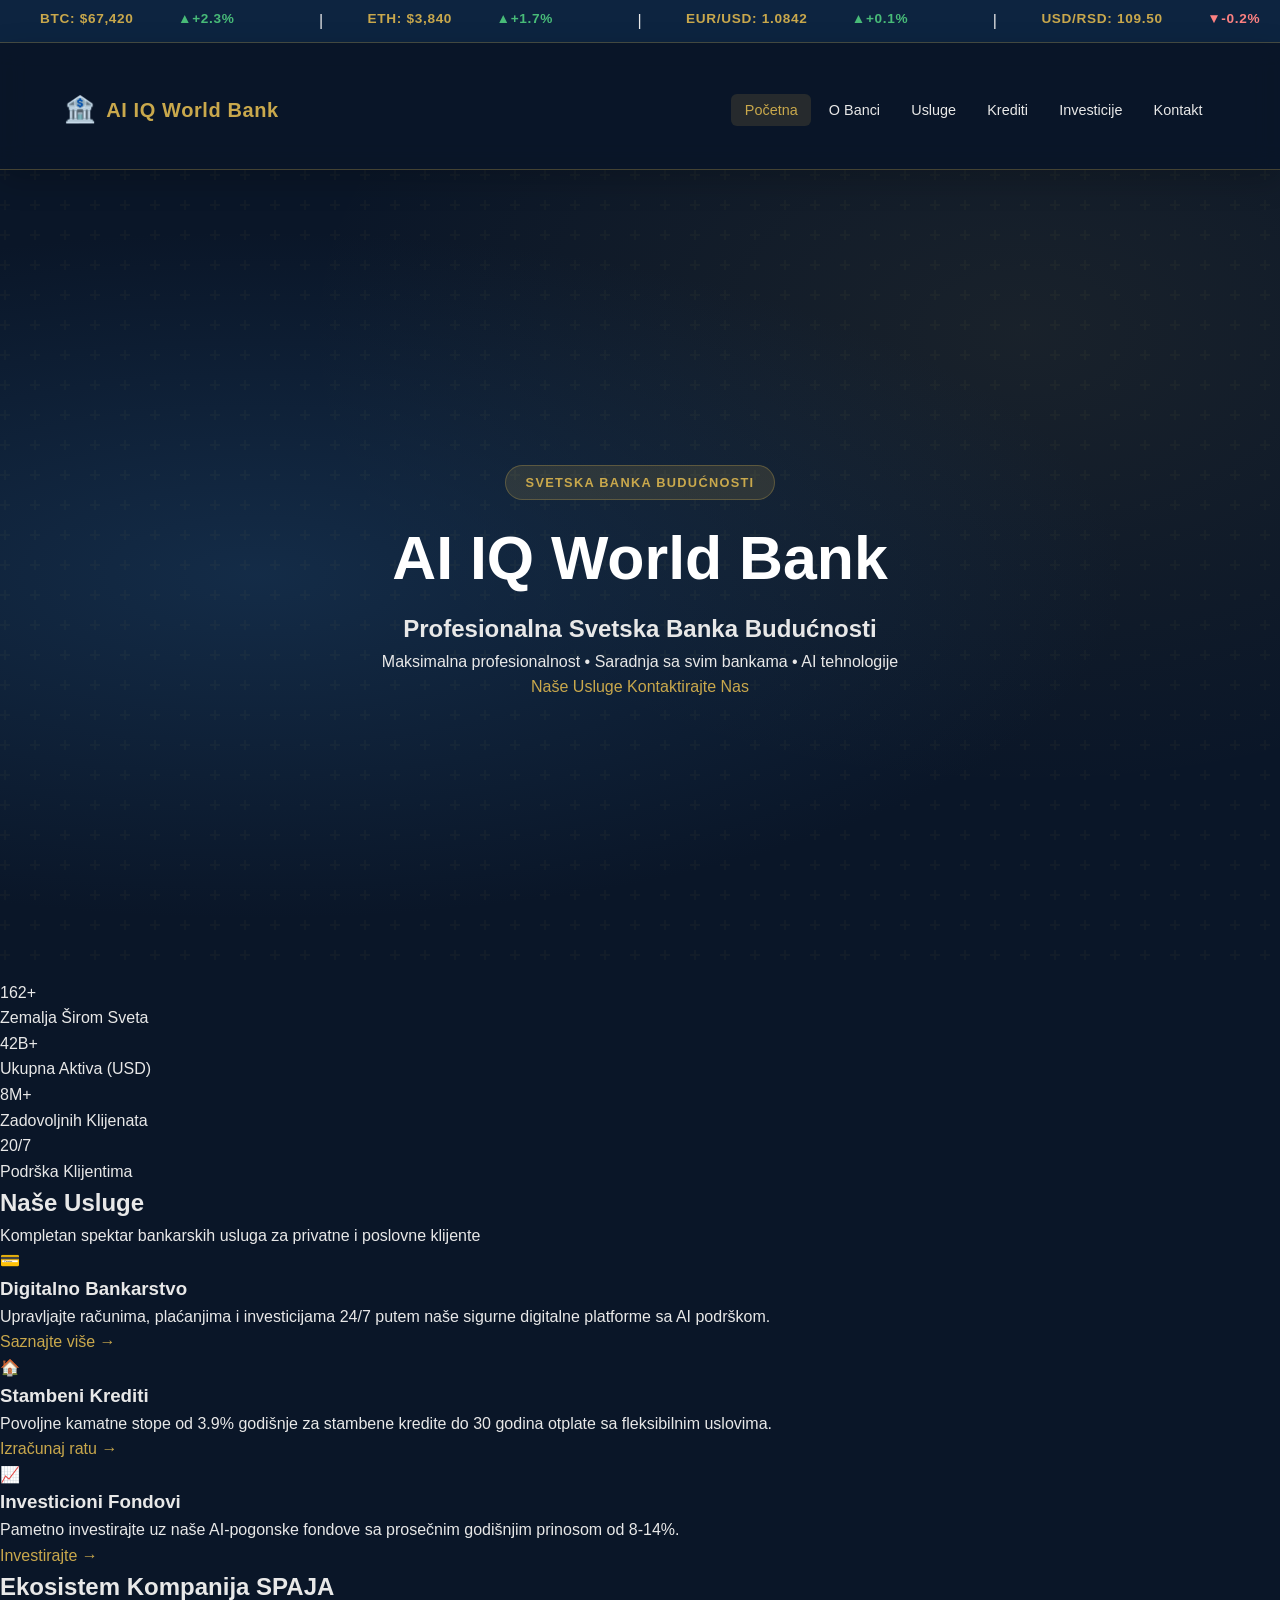
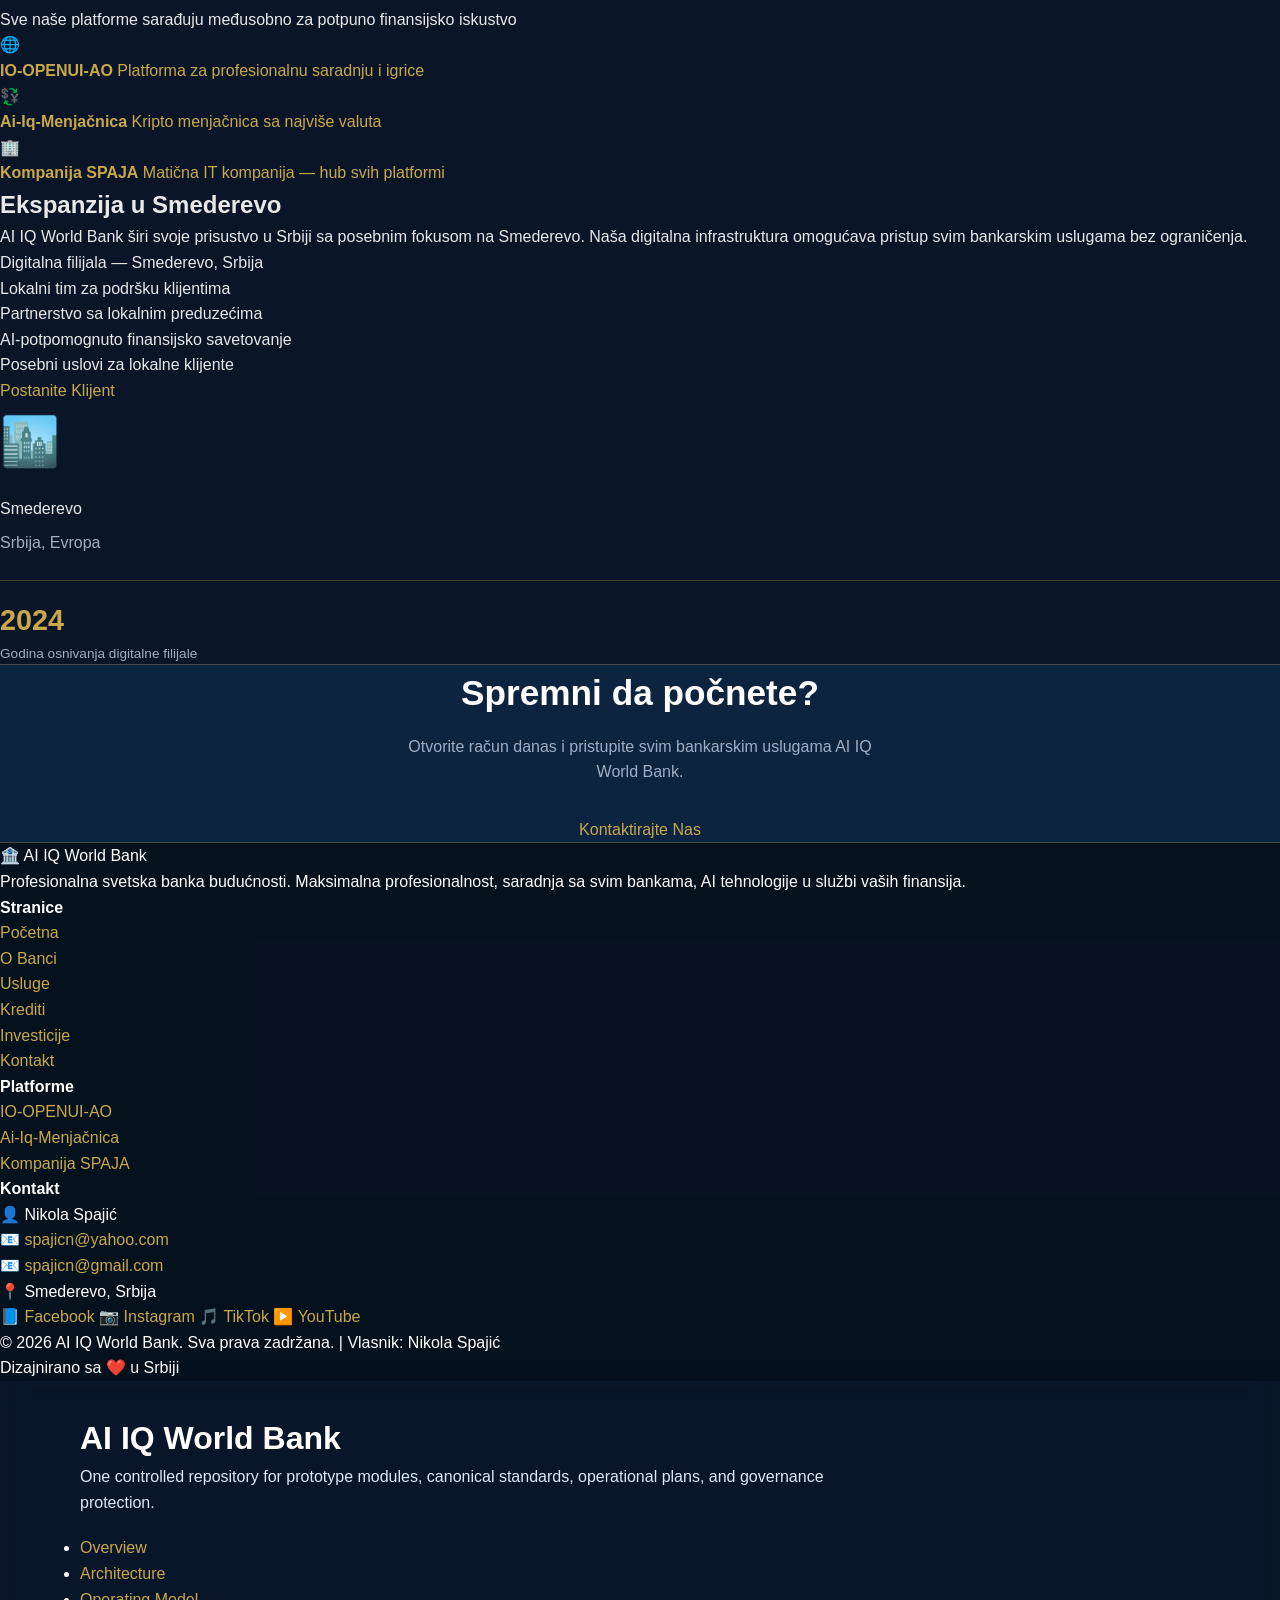
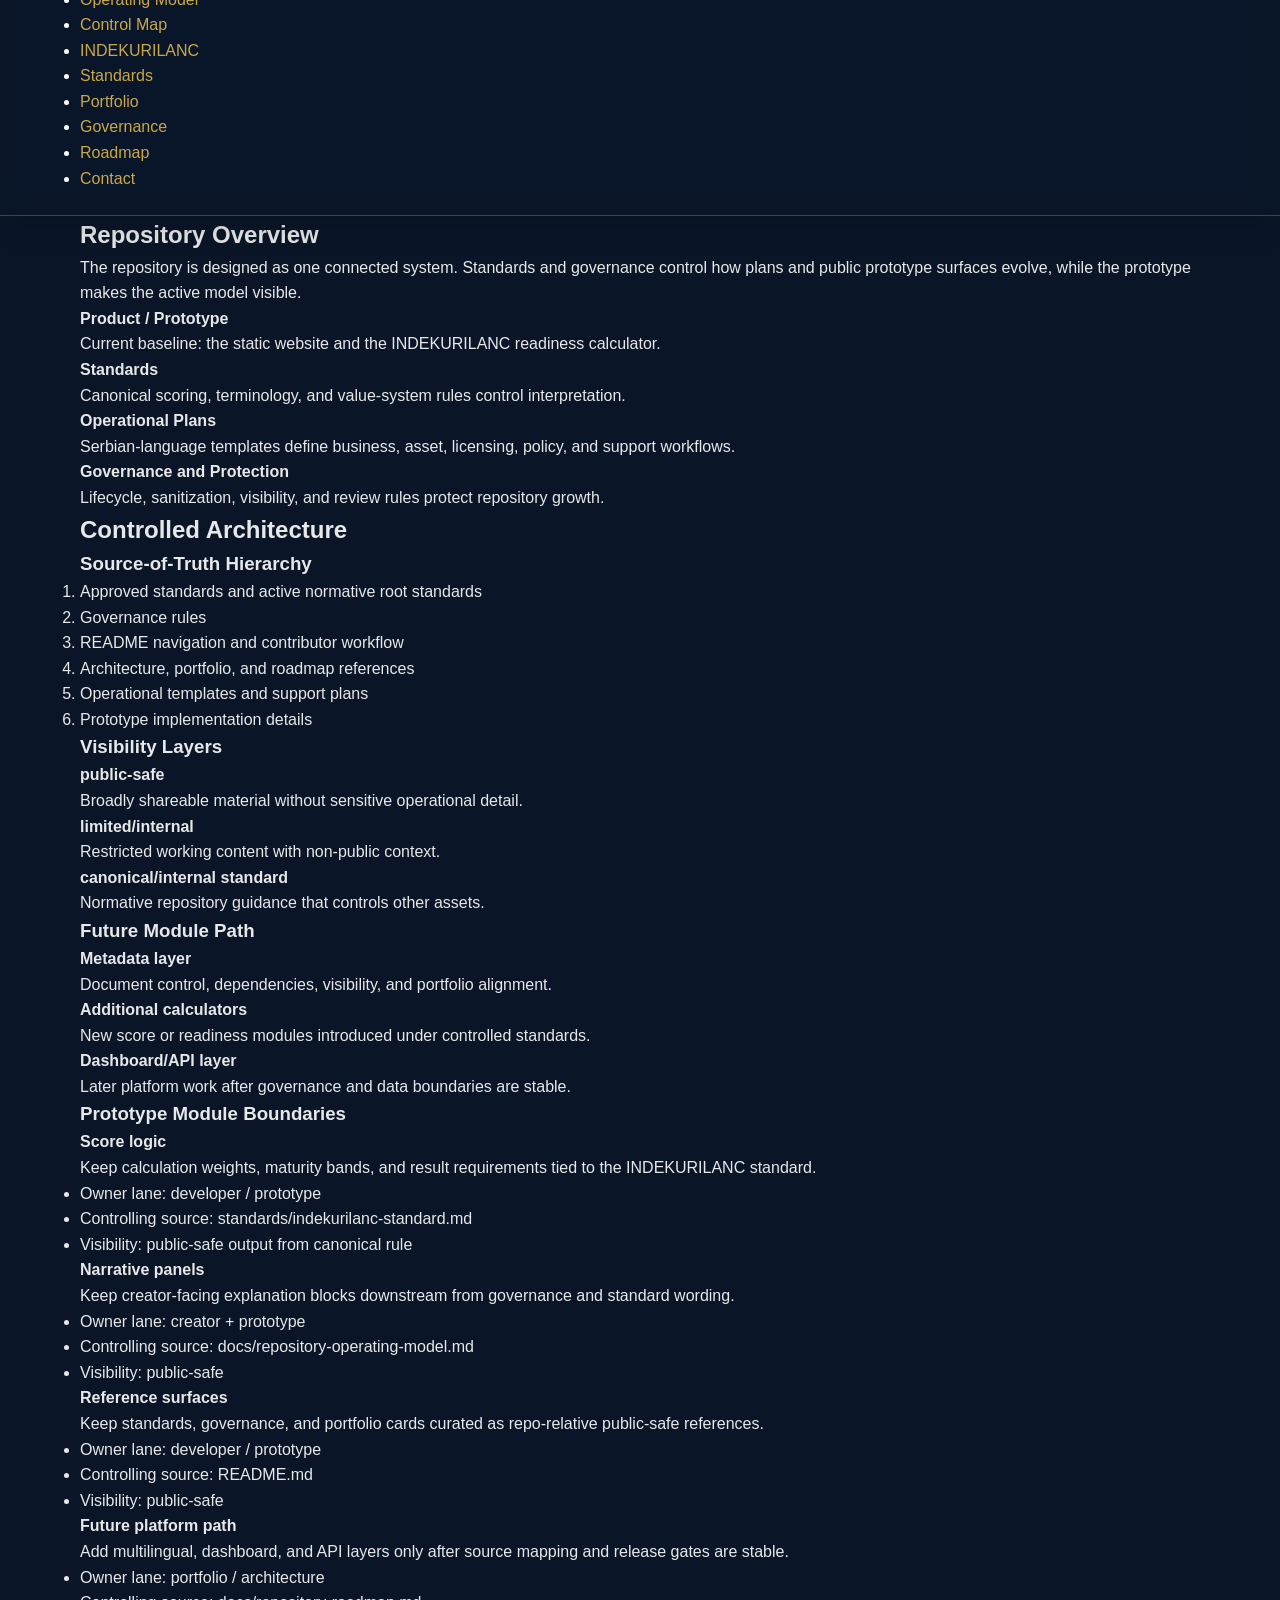
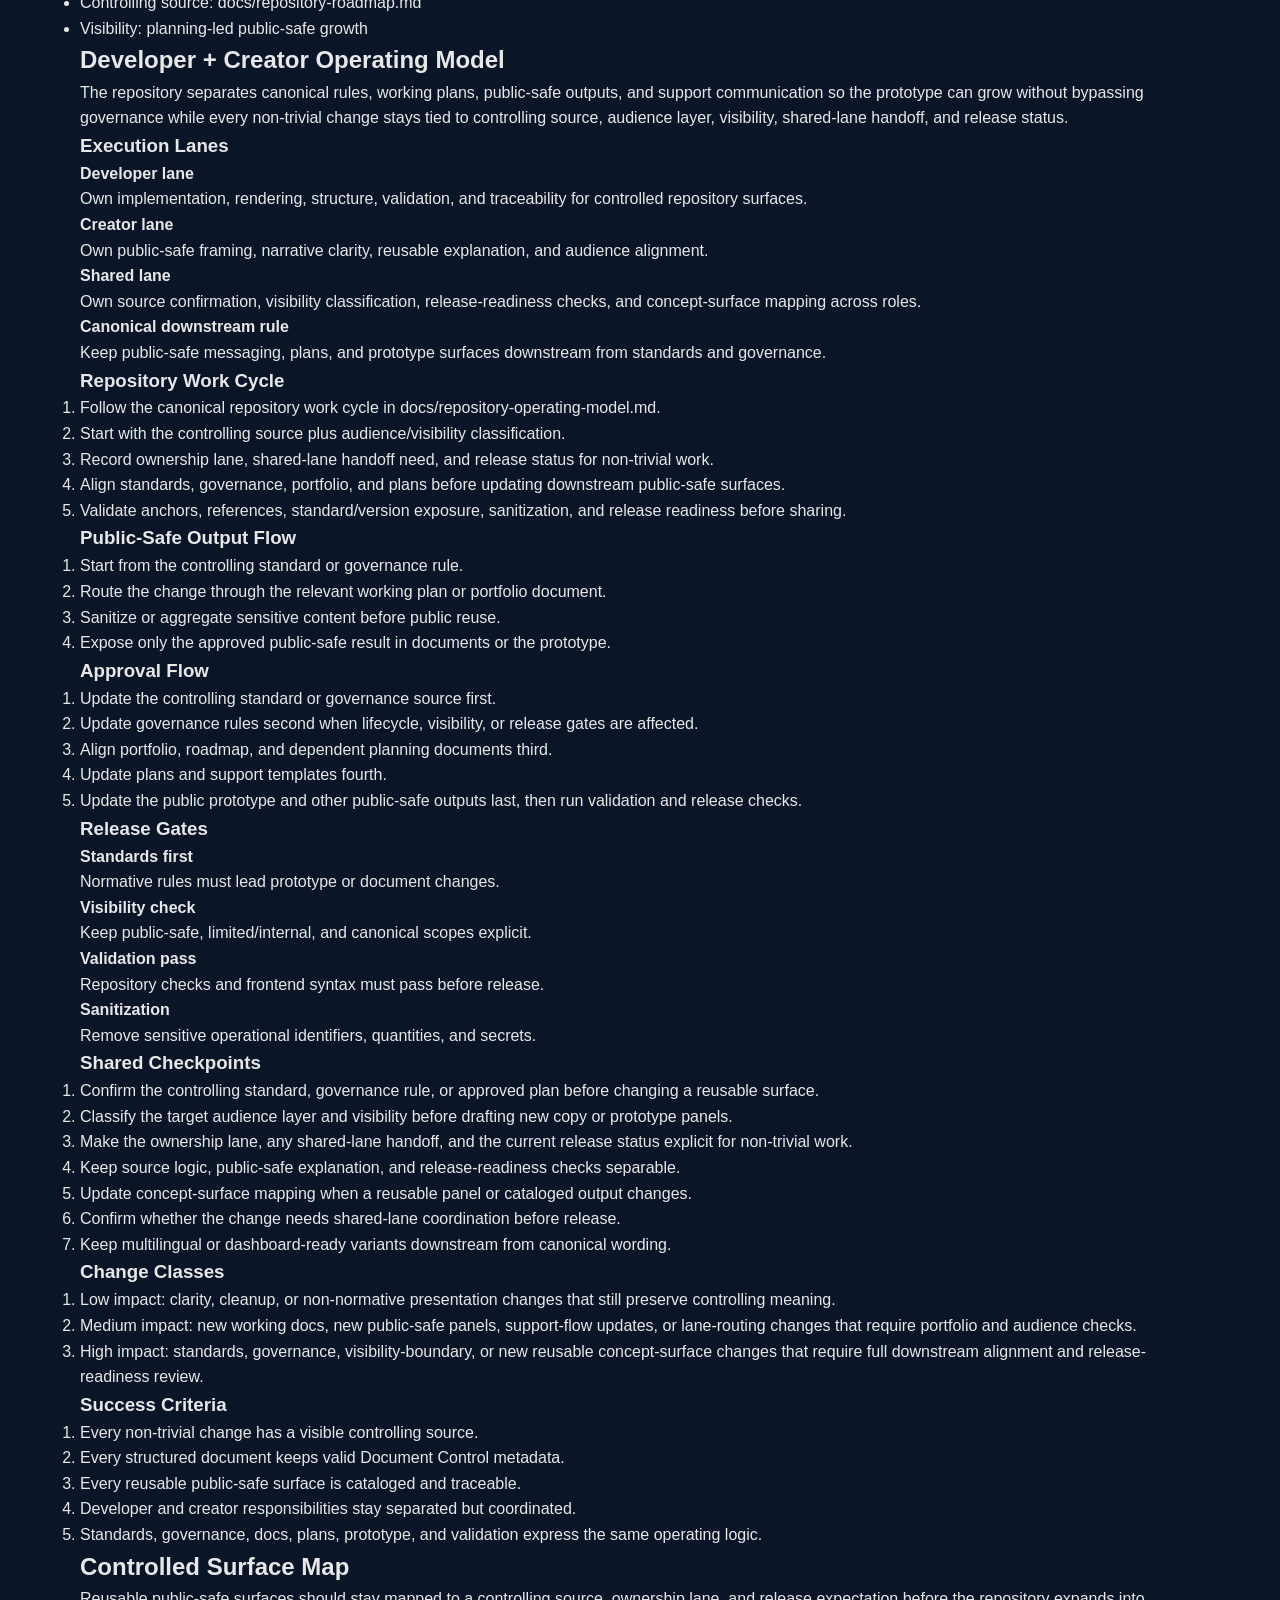
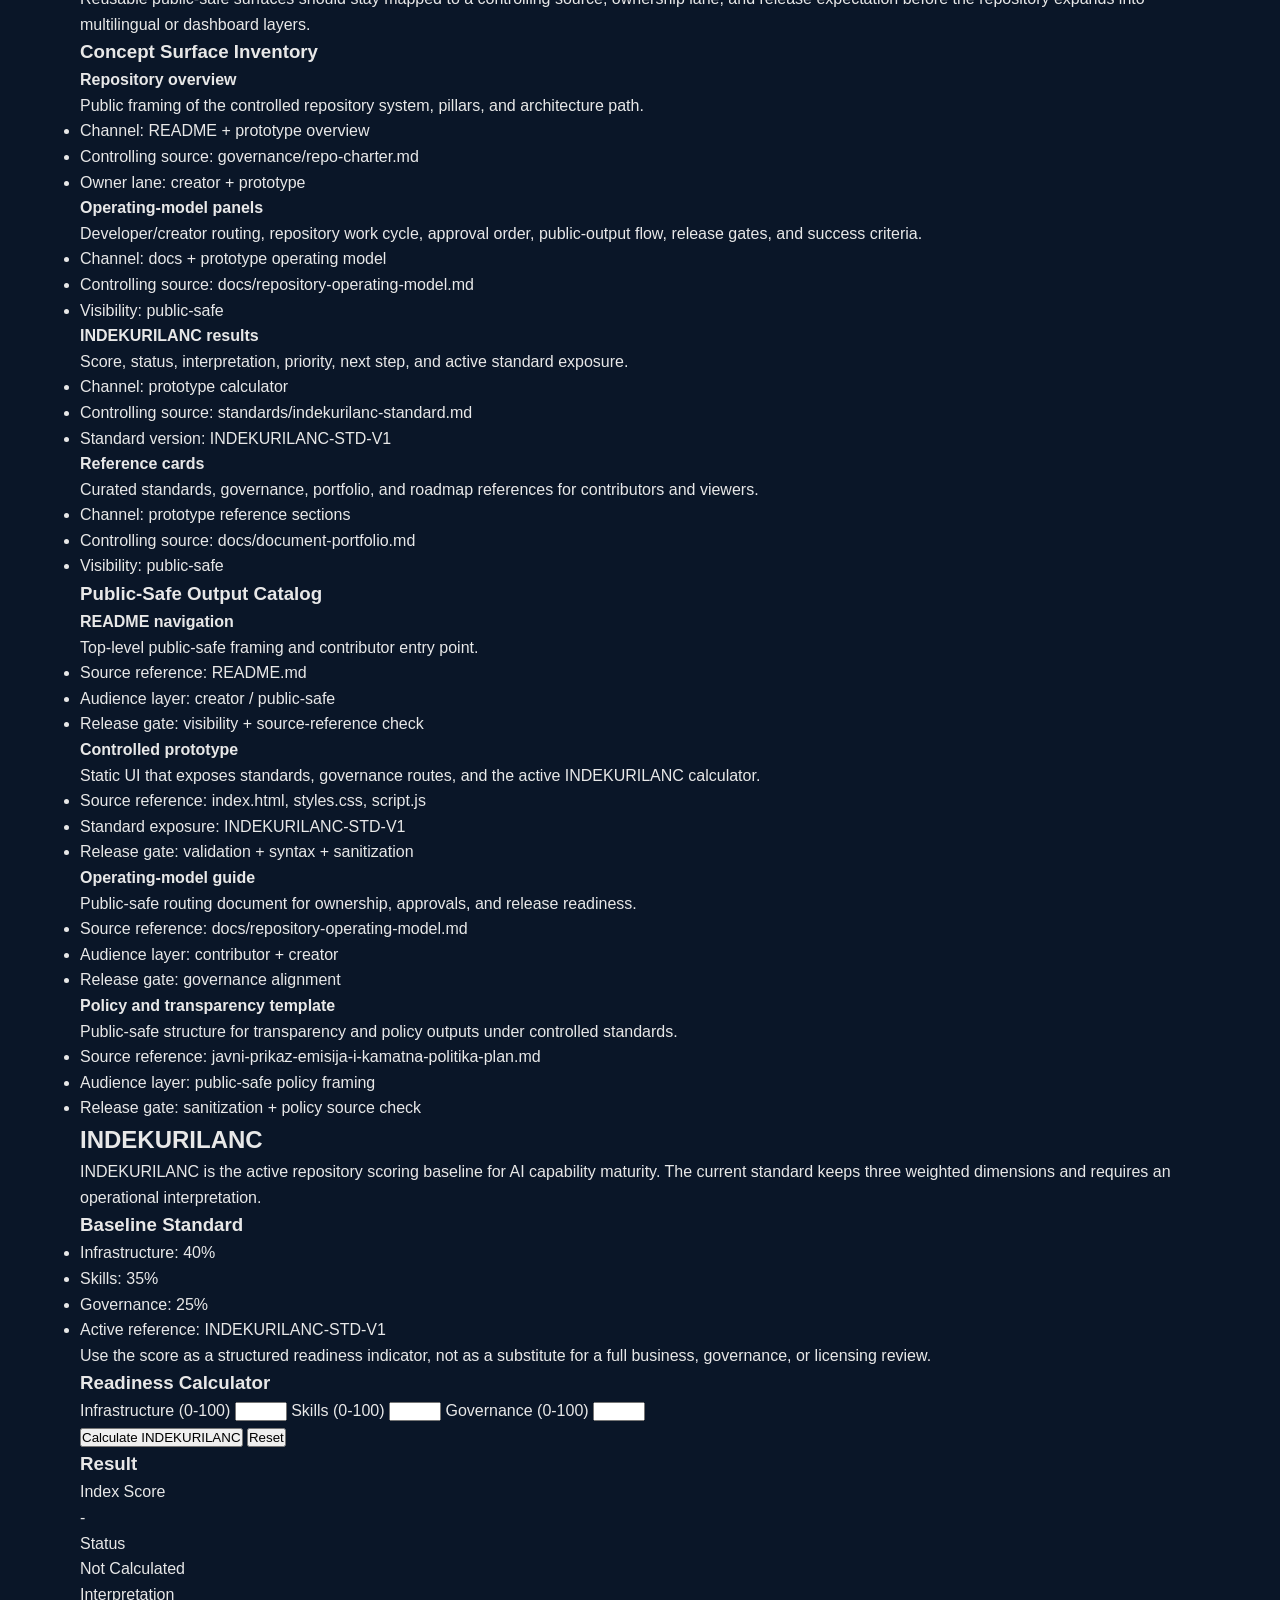
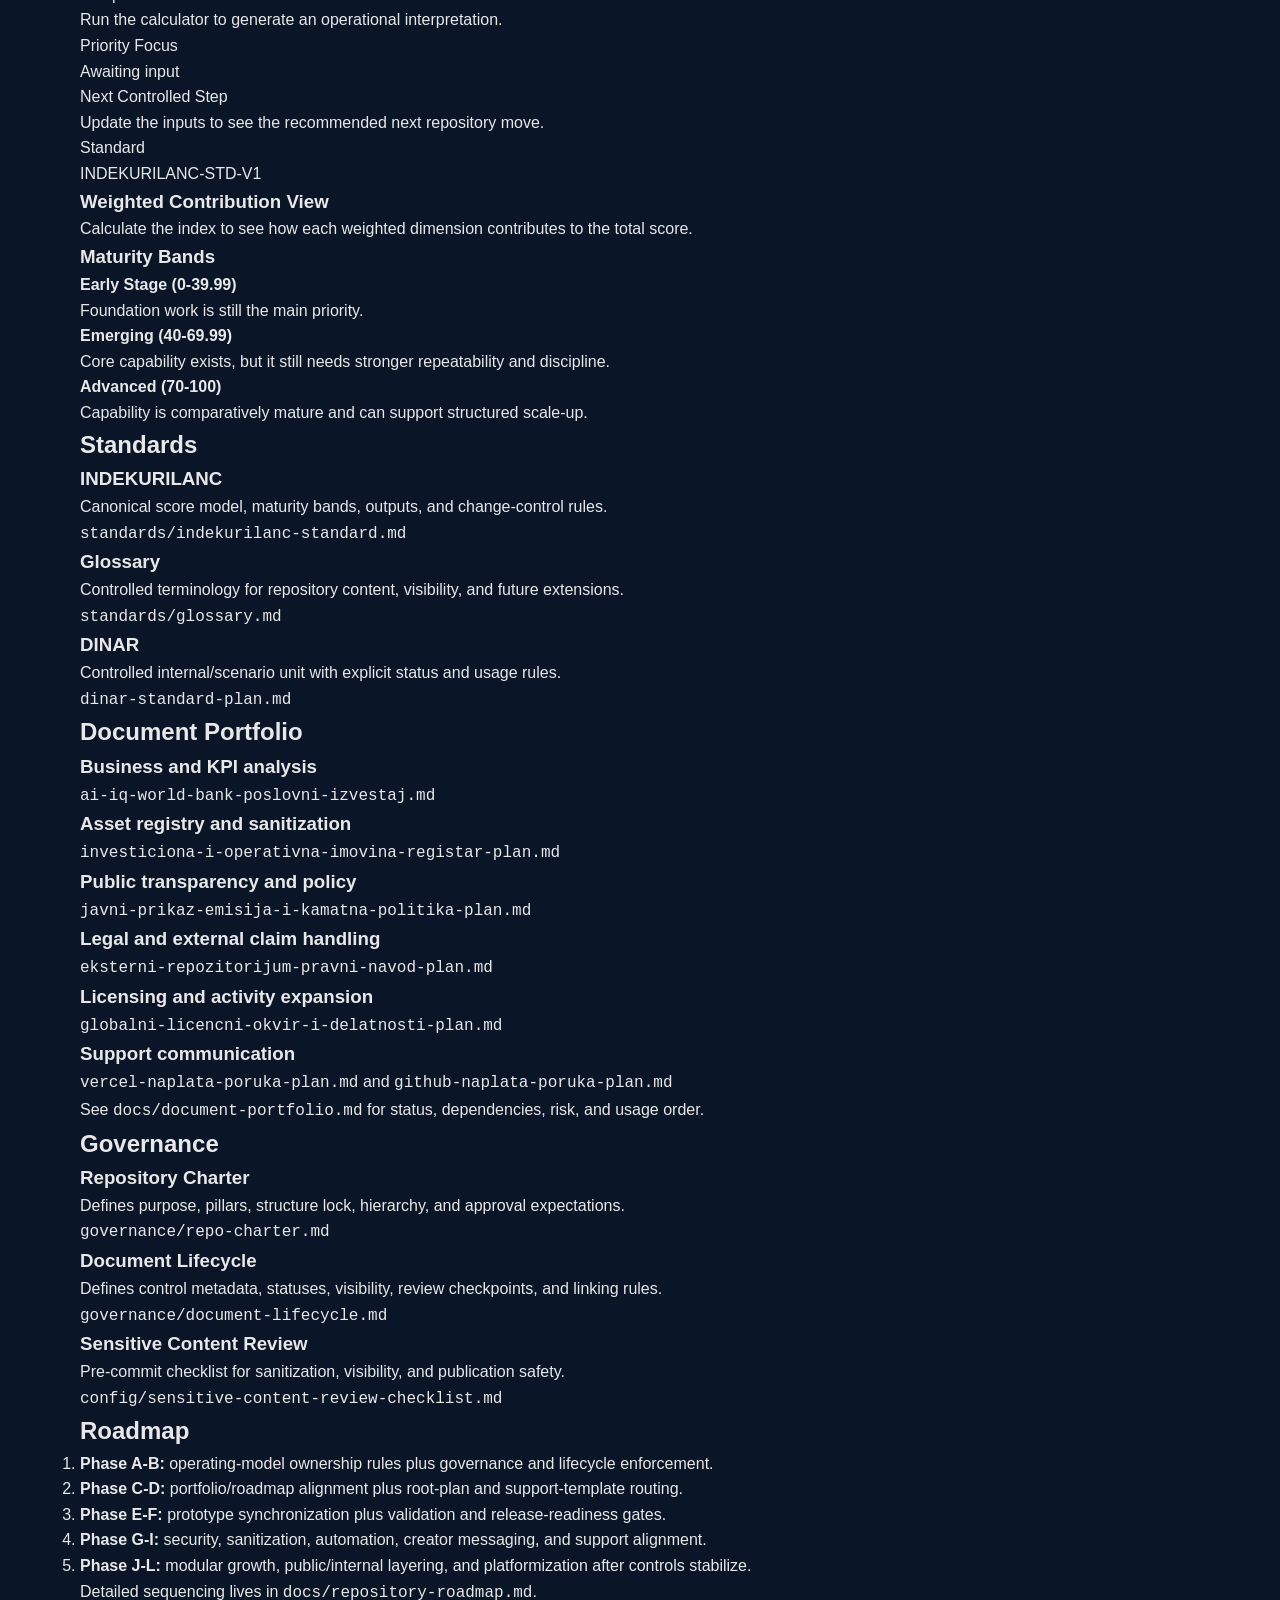
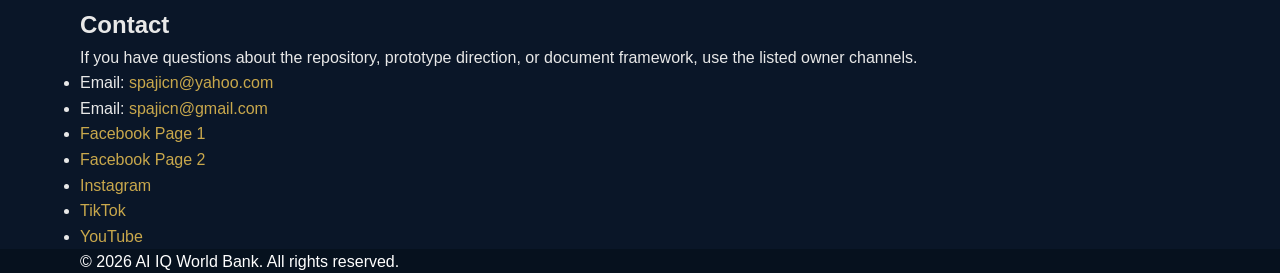
==== index.html @ f56fb8c8 "Merge branch 'main' into copilot/complete-professional-website" ====
<!DOCTYPE html>
<html lang="sr">
<head>
  <meta charset="UTF-8" />
  <meta name="viewport" content="width=device-width, initial-scale=1.0" />
  <meta name="description" content="AI IQ World Bank — Profesionalna svetska banka budućnosti. Maksimalna profesionalnost, saradnja sa svim bankama, AI tehnologije." />
  <title>AI IQ World Bank — Naslovna</title>
  <link rel="stylesheet" href="styles.css" />
</head>
<body>

<!-- ══ TICKER BAR ══════════════════════════════════════════════ -->
<div class="ticker-wrapper" aria-label="Finansijski ticker">
  <div class="ticker-track"></div>
</div>

<!-- ══ HEADER ═════════════════════════════════════════════════ -->
<header class="site-header">
  <div class="nav-inner">
    <a href="index.html" class="nav-logo" aria-label="AI IQ World Bank početna">
      <span class="logo-icon">🏦</span>
      <span>AI IQ World Bank</span>
    </a>
    <nav aria-label="Glavna navigacija">
      <ul class="nav-links" id="navLinks">
        <li><a href="index.html">Početna</a></li>
        <li><a href="about.html">O Banci</a></li>
        <li><a href="services.html">Usluge</a></li>
        <li><a href="loans.html">Krediti</a></li>
        <li><a href="investments.html">Investicije</a></li>
        <li><a href="contact.html">Kontakt</a></li>
      </ul>
    </nav>
    <button class="hamburger" id="hamburger" aria-label="Otvori meni" aria-expanded="false">
      <span></span><span></span><span></span>
    </button>
  </div>
</header>

<!-- ══ HERO ════════════════════════════════════════════════════ -->
<section class="hero">
  <div class="hero-content">
    <div class="hero-badge">Svetska Banka Budućnosti</div>
    <h1>AI IQ <span>World Bank</span></h1>
    <h2>Profesionalna Svetska Banka Budućnosti</h2>
    <p>Maksimalna profesionalnost &bull; Saradnja sa svim bankama &bull; AI tehnologije</p>
    <div class="hero-buttons">
      <a href="services.html" class="btn-primary">Naše Usluge</a>
      <a href="contact.html" class="btn-secondary">Kontaktirajte Nas</a>
    </div>
  </div>
</section>

<!-- ══ STATS ════════════════════════════════════════════════════ -->
<div class="stats-section">
  <div class="stats-grid">
    <div class="stat-item animate-hidden">
      <span class="stat-number" data-counter="190" data-suffix="+">0+</span>
      <div class="stat-label">Zemalja Širom Sveta</div>
    </div>
    <div class="stat-item animate-hidden">
      <span class="stat-number" data-counter="50" data-suffix="B+">$0B+</span>
      <div class="stat-label">Ukupna Aktiva (USD)</div>
    </div>
    <div class="stat-item animate-hidden">
      <span class="stat-number" data-counter="10" data-suffix="M+">0M+</span>
      <div class="stat-label">Zadovoljnih Klijenata</div>
    </div>
    <div class="stat-item animate-hidden">
      <span class="stat-number" data-counter="24" data-suffix="/7">0/7</span>
      <div class="stat-label">Podrška Klijentima</div>
    </div>
  </div>
</div>

<!-- ══ SERVICES PREVIEW ════════════════════════════════════════ -->
<section>
  <div class="section-inner">
    <div class="section-title animate-hidden">
      <h2>Naše Usluge</h2>
      <p>Kompletan spektar bankarskih usluga za privatne i poslovne klijente</p>
      <div class="gold-line"></div>
    </div>
    <div class="cards-grid">
      <div class="card animate-hidden">
        <div class="card-icon">💳</div>
        <h3>Digitalno Bankarstvo</h3>
        <p>Upravljajte računima, plaćanjima i investicijama 24/7 putem naše sigurne digitalne platforme sa AI podrškom.</p>
        <a href="services.html" class="card-link">Saznajte više →</a>
      </div>
      <div class="card animate-hidden">
        <div class="card-icon">🏠</div>
        <h3>Stambeni Krediti</h3>
        <p>Povoljne kamatne stope od 3.9% godišnje za stambene kredite do 30 godina otplate sa fleksibilnim uslovima.</p>
        <a href="loans.html" class="card-link">Izračunaj ratu →</a>
      </div>
      <div class="card animate-hidden">
        <div class="card-icon">📈</div>
        <h3>Investicioni Fondovi</h3>
        <p>Pametno investirajte uz naše AI-pogonske fondove sa prosečnim godišnjim prinosom od 8-14%.</p>
        <a href="investments.html" class="card-link">Investirajte →</a>
      </div>
    </div>
  </div>
</section>

<!-- ══ PLATFORMS ═══════════════════════════════════════════════ -->
<section class="platforms-section" id="platforms">
  <div class="section-inner">
    <div class="section-title animate-hidden">
      <h2>Ekosistem Kompanija SPAJA</h2>
      <p>Sve naše platforme sarađuju međusobno za potpuno finansijsko iskustvo</p>
      <div class="gold-line"></div>
    </div>
    <div class="platform-grid">
      <a href="https://io-openui-ao.vercel.app" class="platform-card animate-hidden" target="_blank" rel="noopener">
        <span class="platform-icon">🌐</span>
        <div class="platform-card-text">
          <strong>IO-OPENUI-AO</strong>
          <span>Platforma za profesionalnu saradnju i igrice</span>
        </div>
      </a>
      <a href="https://github.com/spaja86/Ai-Iq-Menja-nica" class="platform-card animate-hidden" target="_blank" rel="noopener">
        <span class="platform-icon">💱</span>
        <div class="platform-card-text">
          <strong>Ai-Iq-Menjačnica</strong>
          <span>Kripto menjačnica sa najviše valuta</span>
        </div>
      </a>
      <a href="https://github.com/spaja86/Kompanija-SPAJA" class="platform-card animate-hidden" target="_blank" rel="noopener">
        <span class="platform-icon">🏢</span>
        <div class="platform-card-text">
          <strong>Kompanija SPAJA</strong>
          <span>Matična IT kompanija — hub svih platformi</span>
        </div>
      </a>
    </div>
  </div>
</section>

<!-- ══ SMEDEREVO EXPANSION ═════════════════════════════════════ -->
<section class="smederevo-section">
  <div class="section-inner">
    <div class="smederevo-content">
      <div class="animate-hidden">
        <h2>Ekspanzija u Smederevo</h2>
        <p>AI IQ World Bank širi svoje prisustvo u Srbiji sa posebnim fokusom na Smederevo. Naša digitalna infrastruktura omogućava pristup svim bankarskim uslugama bez ograničenja.</p>
        <ul class="expansion-list">
          <li>Digitalna filijala — Smederevo, Srbija</li>
          <li>Lokalni tim za podršku klijentima</li>
          <li>Partnerstvo sa lokalnim preduzećima</li>
          <li>AI-potpomognuto finansijsko savetovanje</li>
          <li>Posebni uslovi za lokalne klijente</li>
        </ul>
        <a href="contact.html" class="btn-primary">Postanite Klijent</a>
      </div>
      <div class="smederevo-visual animate-hidden">
        <div style="font-size:3rem; margin-bottom:1rem;">🏙️</div>
        <div class="city-name">Smederevo</div>
        <p style="color:var(--bank-muted); margin-top:0.5rem;">Srbija, Evropa</p>
        <div style="margin-top:1.5rem; padding-top:1rem; border-top:1px solid var(--glass-border);">
          <div style="color:var(--bank-gold); font-size:1.8rem; font-weight:800;">2024</div>
          <div style="color:var(--bank-muted); font-size:0.85rem;">Godina osnivanja digitalne filijale</div>
        </div>
      </div>
    </div>
  </div>
</section>

<!-- ══ CTA ══════════════════════════════════════════════════════ -->
<section style="text-align:center; background:var(--bank-mid); border-top:1px solid var(--glass-border); border-bottom:1px solid var(--glass-border);">
  <div class="section-inner">
    <div class="animate-hidden">
      <h2 style="font-size:clamp(1.5rem,3vw,2.2rem); color:#fff; margin-bottom:0.75rem;">Spremni da počnete?</h2>
      <p style="color:var(--bank-muted); margin-bottom:2rem; max-width:500px; margin-left:auto; margin-right:auto;">Otvorite račun danas i pristupite svim bankarskim uslugama AI IQ World Bank.</p>
      <a href="contact.html" class="btn-primary">Kontaktirajte Nas</a>
    </div>
  </div>
</section>

<!-- ══ FOOTER ══════════════════════════════════════════════════ -->
<footer class="site-footer">
  <div class="footer-grid">
    <div class="footer-brand">
      <div class="logo-text">🏦 AI IQ World Bank</div>
      <p>Profesionalna svetska banka budućnosti. Maksimalna profesionalnost, saradnja sa svim bankama, AI tehnologije u službi vaših finansija.</p>
    </div>
    <div class="footer-col">
      <h4>Stranice</h4>
      <ul>
        <li><a href="index.html">Početna</a></li>
        <li><a href="about.html">O Banci</a></li>
        <li><a href="services.html">Usluge</a></li>
        <li><a href="loans.html">Krediti</a></li>
        <li><a href="investments.html">Investicije</a></li>
        <li><a href="contact.html">Kontakt</a></li>
      </ul>
    </div>
    <div class="footer-col">
      <h4>Platforme</h4>
      <ul>
        <li><a href="https://io-openui-ao.vercel.app" target="_blank" rel="noopener">IO-OPENUI-AO</a></li>
        <li><a href="https://github.com/spaja86/Ai-Iq-Menja-nica" target="_blank" rel="noopener">Ai-Iq-Menjačnica</a></li>
        <li><a href="https://github.com/spaja86/Kompanija-SPAJA" target="_blank" rel="noopener">Kompanija SPAJA</a></li>
      </ul>
    </div>
    <div class="footer-col footer-contact">
      <h4>Kontakt</h4>
      <p>👤 Nikola Spajić</p>
      <p>📧 <a href="mailto:spajicn@yahoo.com">spajicn@yahoo.com</a></p>
      <p>📧 <a href="mailto:spajicn@gmail.com">spajicn@gmail.com</a></p>
      <p>📍 Smederevo, Srbija</p>
      <div class="footer-social">
        <a href="https://www.facebook.com/Spaja86" target="_blank" rel="noopener">📘 Facebook</a>
        <a href="https://www.instagram.com/spaja.1986" target="_blank" rel="noopener">📷 Instagram</a>
        <a href="https://www.tiktok.com/@spaja.1986" target="_blank" rel="noopener">🎵 TikTok</a>
        <a href="https://www.youtube.com/@spajanikopenevolution" target="_blank" rel="noopener">▶️ YouTube</a>
      </div>
    </div>
  </div>
  <div class="footer-bottom">
    <p>© <span id="footer-year">2026</span> AI IQ World Bank. Sva prava zadržana. | Vlasnik: Nikola Spajić</p>
    <p>Dizajnirano sa ❤️ u Srbiji</p>
  </div>
</footer>

<script src="js/ticker.js"></script>
<script src="js/main.js"></script>
    <header class="site-header">
        <div class="container">
            <h1>AI IQ World Bank</h1>
            <p class="hero-copy">One controlled repository for prototype modules, canonical standards, operational plans, and governance protection.</p>
            <nav aria-label="Primary">
                <ul class="nav-list">
                    <li><a href="#overview">Overview</a></li>
                    <li><a href="#architecture">Architecture</a></li>
                    <li><a href="#operating-model">Operating Model</a></li>
                    <li><a href="#control-map">Control Map</a></li>
                    <li><a href="#indekurilanc">INDEKURILANC</a></li>
                    <li><a href="#standards">Standards</a></li>
                    <li><a href="#portfolio">Portfolio</a></li>
                    <li><a href="#governance">Governance</a></li>
                    <li><a href="#roadmap">Roadmap</a></li>
                    <li><a href="#contact">Contact</a></li>
                </ul>
            </nav>
        </div>
    </header>
    <main class="container">
        <section id="overview" class="page-section card-stack">
            <h2>Repository Overview</h2>
            <p>
                The repository is designed as one connected system. Standards and governance control how plans and
                public prototype surfaces evolve, while the prototype makes the active model visible.
            </p>
            <div id="pillar-grid" class="pillar-grid"></div>
        </section>

        <section id="architecture" class="page-section">
            <h2>Controlled Architecture</h2>
            <div class="module-grid architecture-grid">
                <article class="card module-card">
                    <h3>Source-of-Truth Hierarchy</h3>
                    <ol id="source-hierarchy" class="ordered-card-list"></ol>
                </article>
                <article class="card module-card">
                    <h3>Visibility Layers</h3>
                    <div id="visibility-model" class="mini-card-grid"></div>
                </article>
                <article class="card module-card">
                    <h3>Future Module Path</h3>
                    <div id="future-modules" class="mini-card-grid"></div>
                </article>
                <article class="card module-card">
                    <h3>Prototype Module Boundaries</h3>
                    <div id="module-boundaries" class="mini-card-grid"></div>
                </article>
            </div>
        </section>

        <section id="operating-model" class="page-section">
            <h2>Developer + Creator Operating Model</h2>
            <p>
                The repository separates canonical rules, working plans, public-safe outputs, and support communication
                so the prototype can grow without bypassing governance while every non-trivial change stays tied to
                controlling source, audience layer, visibility, shared-lane handoff, and release status.
            </p>
            <div class="module-grid">
                <article class="card module-card">
                    <h3>Execution Lanes</h3>
                    <div id="narrative-lanes" class="mini-card-grid"></div>
                </article>
                <article class="card module-card">
                    <h3>Repository Work Cycle</h3>
                    <ol id="repository-work-cycle" class="ordered-card-list"></ol>
                </article>
                <article class="card module-card">
                    <h3>Public-Safe Output Flow</h3>
                    <ol id="public-output-flow" class="ordered-card-list"></ol>
                </article>
                <article class="card module-card">
                    <h3>Approval Flow</h3>
                    <ol id="approval-flow" class="ordered-card-list"></ol>
                </article>
                <article class="card module-card">
                    <h3>Release Gates</h3>
                    <div id="release-gates" class="mini-card-grid"></div>
                </article>
                <article class="card module-card">
                    <h3>Shared Checkpoints</h3>
                    <ol id="developer-creator-checkpoints" class="ordered-card-list"></ol>
                </article>
                <article class="card module-card">
                    <h3>Change Classes</h3>
                    <ol id="change-impact-matrix" class="ordered-card-list"></ol>
                </article>
                <article class="card module-card">
                    <h3>Success Criteria</h3>
                    <ol id="success-criteria" class="ordered-card-list"></ol>
                </article>
            </div>
        </section>

        <section id="control-map" class="page-section">
            <h2>Controlled Surface Map</h2>
            <p>
                Reusable public-safe surfaces should stay mapped to a controlling source, ownership lane,
                and release expectation before the repository expands into multilingual or dashboard layers.
            </p>
            <div class="module-grid">
                <article class="card module-card">
                    <h3>Concept Surface Inventory</h3>
                    <div id="concept-surface-inventory" class="mini-card-grid"></div>
                </article>
                <article class="card module-card">
                    <h3>Public-Safe Output Catalog</h3>
                    <div id="public-output-catalog" class="mini-card-grid"></div>
                </article>
            </div>
        </section>

        <section id="indekurilanc" class="page-section" aria-labelledby="indekurilanc-title">
            <h2 id="indekurilanc-title">INDEKURILANC</h2>
            <p>
                INDEKURILANC is the active repository scoring baseline for AI capability maturity.
                The current standard keeps three weighted dimensions and requires an operational interpretation.
            </p>
            <div class="indekurilanc-grid">
                <article class="card indekurilanc-card">
                    <h3>Baseline Standard</h3>
                    <ul id="indekurilanc-standard-list">
                        <li>Infrastructure: 40%</li>
                        <li>Skills: 35%</li>
                        <li>Governance: 25%</li>
                        <li>Active reference: INDEKURILANC-STD-V1</li>
                    </ul>
                    <p>
                        Use the score as a structured readiness indicator, not as a substitute for a full business,
                        governance, or licensing review.
                    </p>
                </article>
                <article class="card indekurilanc-card" aria-labelledby="calculator-title">
                    <h3 id="calculator-title">Readiness Calculator</h3>
                    <form id="indekurilanc-form" novalidate>
                        <label for="infrastructure-score">Infrastructure (0-100)</label>
                        <input id="infrastructure-score" name="infrastructure" type="number" min="0" max="100" required>

                        <label for="skills-score">Skills (0-100)</label>
                        <input id="skills-score" name="skills" type="number" min="0" max="100" required>

                        <label for="governance-score">Governance (0-100)</label>
                        <input id="governance-score" name="governance" type="number" min="0" max="100" required>

                        <div class="button-row">
                            <button type="submit">Calculate INDEKURILANC</button>
                            <button type="button" id="indekurilanc-reset">Reset</button>
                        </div>
                    </form>
                    <p id="indekurilanc-feedback" class="indekurilanc-feedback" aria-live="polite"></p>
                </article>
                <article class="card indekurilanc-card">
                    <h3>Result</h3>
                    <dl id="indekurilanc-result" class="indekurilanc-result" aria-live="polite">
                        <div>
                            <dt>Index Score</dt>
                            <dd id="indekurilanc-score">-</dd>
                        </div>
                        <div>
                            <dt>Status</dt>
                            <dd id="indekurilanc-status">Not Calculated</dd>
                        </div>
                        <div>
                            <dt>Interpretation</dt>
                            <dd id="indekurilanc-summary">Run the calculator to generate an operational interpretation.</dd>
                        </div>
                        <div>
                            <dt>Priority Focus</dt>
                            <dd id="indekurilanc-priority">Awaiting input</dd>
                        </div>
                        <div>
                            <dt>Next Controlled Step</dt>
                            <dd id="indekurilanc-next-step">Update the inputs to see the recommended next repository move.</dd>
                        </div>
                        <div>
                            <dt>Standard</dt>
                            <dd id="indekurilanc-standard">INDEKURILANC-STD-V1</dd>
                        </div>
                    </dl>
                </article>
                <article class="card indekurilanc-card">
                    <h3>Weighted Contribution View</h3>
                    <div id="indekurilanc-contributions" class="metric-list" aria-live="polite"></div>
                </article>
                <article class="card indekurilanc-card">
                    <h3>Maturity Bands</h3>
                    <div id="maturity-bands" class="mini-card-grid"></div>
                </article>
            </div>
        </section>

        <section id="standards" class="page-section">
            <h2>Standards</h2>
            <div class="reference-grid">
                <article class="card reference-card">
                    <h3>INDEKURILANC</h3>
                    <p>Canonical score model, maturity bands, outputs, and change-control rules.</p>
                    <p><code>standards/indekurilanc-standard.md</code></p>
                </article>
                <article class="card reference-card">
                    <h3>Glossary</h3>
                    <p>Controlled terminology for repository content, visibility, and future extensions.</p>
                    <p><code>standards/glossary.md</code></p>
                </article>
                <article class="card reference-card">
                    <h3>DINAR</h3>
                    <p>Controlled internal/scenario unit with explicit status and usage rules.</p>
                    <p><code>dinar-standard-plan.md</code></p>
                </article>
            </div>
        </section>

        <section id="portfolio" class="page-section">
            <h2>Document Portfolio</h2>
            <div class="portfolio-grid">
                <article class="card portfolio-card">
                    <h3>Business and KPI analysis</h3>
                    <p><code>ai-iq-world-bank-poslovni-izvestaj.md</code></p>
                </article>
                <article class="card portfolio-card">
                    <h3>Asset registry and sanitization</h3>
                    <p><code>investiciona-i-operativna-imovina-registar-plan.md</code></p>
                </article>
                <article class="card portfolio-card">
                    <h3>Public transparency and policy</h3>
                    <p><code>javni-prikaz-emisija-i-kamatna-politika-plan.md</code></p>
                </article>
                <article class="card portfolio-card">
                    <h3>Legal and external claim handling</h3>
                    <p><code>eksterni-repozitorijum-pravni-navod-plan.md</code></p>
                </article>
                <article class="card portfolio-card">
                    <h3>Licensing and activity expansion</h3>
                    <p><code>globalni-licencni-okvir-i-delatnosti-plan.md</code></p>
                </article>
                <article class="card portfolio-card">
                    <h3>Support communication</h3>
                    <p><code>vercel-naplata-poruka-plan.md</code> and <code>github-naplata-poruka-plan.md</code></p>
                </article>
            </div>
            <p class="supporting-copy">See <code>docs/document-portfolio.md</code> for status, dependencies, risk, and usage order.</p>
        </section>

        <section id="governance" class="page-section">
            <h2>Governance</h2>
            <div class="reference-grid">
                <article class="card reference-card">
                    <h3>Repository Charter</h3>
                    <p>Defines purpose, pillars, structure lock, hierarchy, and approval expectations.</p>
                    <p><code>governance/repo-charter.md</code></p>
                </article>
                <article class="card reference-card">
                    <h3>Document Lifecycle</h3>
                    <p>Defines control metadata, statuses, visibility, review checkpoints, and linking rules.</p>
                    <p><code>governance/document-lifecycle.md</code></p>
                </article>
                <article class="card reference-card">
                    <h3>Sensitive Content Review</h3>
                    <p>Pre-commit checklist for sanitization, visibility, and publication safety.</p>
                    <p><code>config/sensitive-content-review-checklist.md</code></p>
                </article>
            </div>
        </section>

        <section id="roadmap" class="page-section">
            <h2>Roadmap</h2>
            <ol id="roadmap-list" class="roadmap-list">
                <li><strong>Foundation stabilization:</strong> structure, hierarchy, standards, and validation.</li>
                <li><strong>Product strengthening:</strong> clearer prototype surfaces, score breakdowns, and standard-aligned outputs.</li>
                <li><strong>Portfolio alignment:</strong> roadmap, operating model, ownership, and document metadata.</li>
                <li><strong>Creator and support alignment:</strong> public-safe messaging plus structured support workflows.</li>
                <li><strong>Lifecycle enforcement and platform growth:</strong> controlled modular expansion and release gates.</li>
            </ol>
            <p class="supporting-copy">Detailed sequencing lives in <code>docs/repository-roadmap.md</code>.</p>
        </section>

        <section id="contact" class="page-section">
            <h2>Contact</h2>
            <p>If you have questions about the repository, prototype direction, or document framework, use the listed owner channels.</p>
            <ul class="contact-list">
                <li>Email: <a href="mailto:spajicn@yahoo.com">spajicn@yahoo.com</a></li>
                <li>Email: <a href="mailto:spajicn@gmail.com">spajicn@gmail.com</a></li>
                <li><a href="https://www.facebook.com/Spaja86">Facebook Page 1</a></li>
                <li><a href="https://www.facebook.com/profile.php?id=61583240952997">Facebook Page 2</a></li>
                <li><a href="https://www.instagram.com/spaja.1986">Instagram</a></li>
                <li><a href="https://www.tiktok.com/@spaja.1986">TikTok</a></li>
                <li><a href="https://www.youtube.com/@spajanikopenevolution?si=9JIUkOKsxLcRn">YouTube</a></li>
            </ul>
        </section>
    </main>
    <footer class="site-footer">
        <div class="container">
            <p>&copy; 2026 AI IQ World Bank. All rights reserved.</p>
            <p>Owner: Nikola Spajić</p>
        </div>
    </footer>
    <script src="script.js"></script>
</body>
</html>
---- styles.css ----
/* ============================================================
   AI IQ World Bank — Professional Banking Theme
   ============================================================ */

/* Custom Properties */
:root {
  --bank-dark:    #0a1628;
  --bank-blue:    #1a3a5c;
  --bank-mid:     #0d2440;
  --bank-gold:    #c9a84c;
  --bank-gold-lt: #e6c870;
  --bank-light:   #f8f9fa;
  --bank-text:    #e8e8e8;
  --bank-muted:   #a0aec0;
  --glass-bg:     rgba(10, 22, 40, 0.85);
  --glass-border: rgba(201, 168, 76, 0.3);
  --transition:   0.3s ease;
  --shadow:       0 8px 32px rgba(0,0,0,0.4);
  --radius:       12px;
}

/* Reset */
*, *::before, *::after { box-sizing: border-box; margin: 0; padding: 0; }
html { scroll-behavior: smooth; font-size: 16px; }
body {
  font-family: 'Segoe UI', Arial, sans-serif;
  background: var(--bank-dark);
  color: var(--bank-text);
  line-height: 1.6;
  overflow-x: hidden;
body {
    margin: 0;
    font-family: Arial, sans-serif;
    line-height: 1.6;
    background: linear-gradient(135deg, #0d1b2a, #1b3a5b 45%, #2a6f97);
    color: #102033;
}

.container {
    width: min(1120px, calc(100% - 32px));
    margin: 0 auto;
}

.site-header,
.site-footer {
    color: #fff;
    background: rgba(6, 16, 29, 0.82);
}

.site-header {
    padding: 32px 0 24px;
    box-shadow: 0 10px 30px rgba(0, 0, 0, 0.2);
}

.site-header h1,
.page-section h2,
.card h3 {
    margin-top: 0;
}

.hero-copy {
    max-width: 820px;
    margin: 0 0 20px;
    color: #dce9f7;
}
a { color: var(--bank-gold); text-decoration: none; transition: color var(--transition); }
a:hover { color: var(--bank-gold-lt); }
img { max-width: 100%; display: block; }

/* ===================== TICKER BAR ===================== */
.ticker-wrapper {
  background: var(--bank-mid);
  border-bottom: 1px solid var(--glass-border);
  overflow: hidden;
  padding: 8px 0;
  position: relative;
  z-index: 999;
}
.ticker-track {
  display: flex;
  white-space: nowrap;
  animation: tickerScroll 40s linear infinite;
}
.ticker-track span {
  color: var(--bank-gold);
  font-size: 0.85rem;
  font-weight: 600;
  letter-spacing: 0.05em;
  padding: 0 2.5rem;
}
.ticker-track span.up   { color: #48bb78; }
.ticker-track span.down { color: #fc8181; }
@keyframes tickerScroll {
  0%   { transform: translateX(0); }
  100% { transform: translateX(-50%); }
}

/* ===================== HEADER / NAV ===================== */
.site-header {
  position: sticky;
  top: 0;
  z-index: 1000;
  background: var(--glass-bg);
  backdrop-filter: blur(12px);
  -webkit-backdrop-filter: blur(12px);
  border-bottom: 1px solid var(--glass-border);
  transition: box-shadow var(--transition);
}
.site-header.scrolled { box-shadow: 0 4px 24px rgba(0,0,0,0.5); }
.nav-inner {
  max-width: 1200px;
  margin: 0 auto;
  padding: 0 1.5rem;
  height: 70px;
  display: flex;
  align-items: center;
  justify-content: space-between;
}
.nav-logo {
  display: flex;
  align-items: center;
  gap: 0.6rem;
  font-size: 1.25rem;
  font-weight: 700;
  color: var(--bank-gold);
  letter-spacing: 0.03em;
}
.nav-logo .logo-icon { font-size: 1.6rem; }
.nav-links { display: flex; list-style: none; gap: 0.25rem; }
.nav-links a {
  color: var(--bank-text);
  padding: 0.5rem 0.85rem;
  border-radius: 6px;
  font-size: 0.9rem;
  font-weight: 500;
  transition: background var(--transition), color var(--transition);
}
.nav-links a:hover,
.nav-links a.active {
  background: rgba(201, 168, 76, 0.15);
  color: var(--bank-gold);
}
.hamburger {
  display: none;
  flex-direction: column;
  gap: 5px;
  cursor: pointer;
  background: none;
  border: none;
  padding: 4px;
}
.hamburger span {
  display: block;
  width: 24px;
  height: 2px;
  background: var(--bank-gold);
  border-radius: 2px;
  transition: var(--transition);
}

/* ===================== HERO ===================== */
.hero {
  min-height: 90vh;
  display: flex;
  align-items: center;
  justify-content: center;
  text-align: center;
  padding: 4rem 1.5rem 3rem;
  background:
    radial-gradient(ellipse at 20% 50%, rgba(26,58,92,0.6) 0%, transparent 60%),
    radial-gradient(ellipse at 80% 20%, rgba(201,168,76,0.08) 0%, transparent 50%),
    var(--bank-dark);
  position: relative;
  overflow: hidden;
}
.hero::before {
  content: '';
  position: absolute;
  inset: 0;
  background: url("data:image/svg+xml,%3Csvg width='60' height='60' viewBox='0 0 60 60' xmlns='http://www.w3.org/2000/svg'%3E%3Cg fill='none' fill-rule='evenodd'%3E%3Cg fill='%23c9a84c' fill-opacity='0.04'%3E%3Cpath d='M36 34v-4h-2v4h-4v2h4v4h2v-4h4v-2h-4zm0-30V0h-2v4h-4v2h4v4h2V6h4V4h-4zM6 34v-4H4v4H0v2h4v4h2v-4h4v-2H6zM6 4V0H4v4H0v2h4v4h2V6h4V4H6z'/%3E%3C/g%3E%3C/g%3E%3C/svg%3E");
}
.hero-content { position: relative; z-index: 1; max-width: 800px; }
.hero-badge {
  display: inline-block;
  background: rgba(201,168,76,0.15);
  border: 1px solid var(--glass-border);
  color: var(--bank-gold);
  font-size: 0.8rem;
  font-weight: 600;
  letter-spacing: 0.1em;
  text-transform: uppercase;
  padding: 0.4rem 1.2rem;
  border-radius: 999px;
  margin-bottom: 1.5rem;
}
.hero h1 {
  font-size: clamp(2.2rem, 5vw, 3.8rem);
  font-weight: 800;
  color: #fff;
  line-height: 1.15;
  margin-bottom: 1rem;
.nav-list {
    display: flex;
    flex-wrap: wrap;
    gap: 12px;
    list-style: none;
    padding: 0;
    margin: 0;
}

.nav-list a {
    display: inline-block;
    padding: 8px 12px;
    border-radius: 999px;
    color: #fff;
    text-decoration: none;
    background: rgba(255, 255, 255, 0.12);
}

.nav-list a:hover,
.nav-list a:focus-visible {
    background: rgba(255, 255, 255, 0.22);
}

main {
    padding: 28px 0 48px;
}

.page-section {
    margin-bottom: 28px;
    padding: 28px;
    border-radius: 18px;
    background: rgba(255, 255, 255, 0.94);
    box-shadow: 0 16px 40px rgba(6, 16, 29, 0.12);
}

.card,
.module-card,
.portfolio-card,
.reference-card,
.info-card,
.indekurilanc-card,
.mini-card {
    background: #fff;
    border: 1px solid #d8e3ef;
    border-radius: 16px;
    padding: 20px;
    box-shadow: 0 8px 18px rgba(16, 32, 51, 0.08);
}

.pillar-grid,
.module-grid,
.reference-grid,
.portfolio-grid,
.indekurilanc-grid,
.architecture-grid,
.mini-card-grid {
    display: grid;
    gap: 18px;
}

.pillar-grid,
.module-grid,
.reference-grid,
.portfolio-grid,
.architecture-grid {
    grid-template-columns: repeat(auto-fit, minmax(220px, 1fr));
}

.indekurilanc-grid {
    grid-template-columns: repeat(auto-fit, minmax(260px, 1fr));
    align-items: start;
}

.mini-card-grid {
    grid-template-columns: repeat(auto-fit, minmax(180px, 1fr));
}

.ordered-card-list {
    margin: 0;
    padding-left: 20px;
}

.ordered-card-list li {
    padding-left: 2px;
}

.ordered-card-list li + li,
.roadmap-list li + li {
    margin-top: 8px;
}

.mini-card h4 {
    margin: 0 0 8px;
}

.mini-card p,
.card p,
.card li {
    margin-top: 0;
}

.mini-card-meta {
    margin: 12px 0 0;
    padding-left: 18px;
    color: #36506b;
}

.mini-card-meta li + li {
    margin-top: 6px;
}
.hero h1 span { color: var(--bank-gold); }
.hero h2 {
  font-size: clamp(1rem, 2.5vw, 1.4rem);
  font-weight: 400;
  color: var(--bank-muted);
  margin-bottom: 1.25rem;
}
.hero p { font-size: 1rem; color: var(--bank-muted); margin-bottom: 2.5rem; }
.hero-buttons { display: flex; gap: 1rem; justify-content: center; flex-wrap: wrap; }

/* ===================== BUTTONS ===================== */
.btn-primary {
  background: linear-gradient(135deg, var(--bank-gold), var(--bank-gold-lt));
  color: var(--bank-dark);
  font-weight: 700;
  padding: 0.85rem 2rem;
  border-radius: 8px;
  border: none;
  cursor: pointer;
  font-size: 0.95rem;
  transition: transform var(--transition), box-shadow var(--transition);
  display: inline-block;
}
.btn-primary:hover {
  transform: translateY(-2px);
  box-shadow: 0 8px 24px rgba(201,168,76,0.4);
  color: var(--bank-dark);
}
.btn-secondary {
  background: transparent;
  color: var(--bank-gold);
  font-weight: 600;
  padding: 0.85rem 2rem;
  border-radius: 8px;
  border: 1px solid var(--glass-border);
  cursor: pointer;
  font-size: 0.95rem;
  transition: background var(--transition), border-color var(--transition);
  display: inline-block;
}
.btn-secondary:hover {
  background: rgba(201,168,76,0.1);
  border-color: var(--bank-gold);
  color: var(--bank-gold);
}

/* ===================== STATS ===================== */
.stats-section {
  background: var(--bank-mid);
  border-top: 1px solid var(--glass-border);
  border-bottom: 1px solid var(--glass-border);
  padding: 3rem 1.5rem;
}
.stats-grid {
  max-width: 1000px;
  margin: 0 auto;
  display: grid;
  grid-template-columns: repeat(auto-fit, minmax(180px, 1fr));
  gap: 2rem;
  text-align: center;
}
.stat-item { padding: 1rem; }
.stat-number {
  font-size: clamp(2rem, 4vw, 2.8rem);
  font-weight: 800;
  color: var(--bank-gold);
  display: block;
  line-height: 1.1;
}
.stat-label { font-size: 0.9rem; color: var(--bank-muted); margin-top: 0.4rem; }

/* ===================== SECTIONS ===================== */
section { padding: 5rem 1.5rem; }
.section-inner { max-width: 1200px; margin: 0 auto; }
.section-title { text-align: center; margin-bottom: 3rem; }
.section-title h2 {
  font-size: clamp(1.6rem, 3.5vw, 2.4rem);
  font-weight: 700;
  color: #fff;
  margin-bottom: 0.75rem;
}
.section-title p { color: var(--bank-muted); font-size: 1.05rem; max-width: 560px; margin: 0 auto; }
.gold-line {
  width: 60px; height: 3px;
  background: var(--bank-gold);
  margin: 0.8rem auto 0;
  border-radius: 2px;
}

/* ===================== CARDS ===================== */
.cards-grid { display: grid; grid-template-columns: repeat(auto-fit, minmax(280px, 1fr)); gap: 1.5rem; }
.card {
  background: var(--bank-mid);
  border: 1px solid var(--glass-border);
  border-radius: var(--radius);
  padding: 2rem;
  transition: transform var(--transition), box-shadow var(--transition), border-color var(--transition);
  position: relative;
  overflow: hidden;
}
.card::before {
  content: '';
  position: absolute;
  top: 0; left: 0; right: 0;
  height: 3px;
  background: linear-gradient(90deg, var(--bank-gold), var(--bank-gold-lt));
  transform: scaleX(0);
  transform-origin: left;
  transition: transform var(--transition);
}
.card:hover { transform: translateY(-6px); box-shadow: var(--shadow); border-color: var(--bank-gold); }
.card:hover::before { transform: scaleX(1); }
.card-icon { font-size: 2.5rem; margin-bottom: 1rem; }
.card h3 { font-size: 1.15rem; font-weight: 700; color: #fff; margin-bottom: 0.6rem; }
.card p { color: var(--bank-muted); font-size: 0.95rem; line-height: 1.6; }
.card-link { display: inline-block; margin-top: 1.2rem; color: var(--bank-gold); font-size: 0.9rem; font-weight: 600; }

/* ===================== PLATFORMS ===================== */
.platforms-section { background: var(--bank-mid); }
.platform-grid { display: grid; grid-template-columns: repeat(auto-fit, minmax(260px, 1fr)); gap: 1.25rem; }
.platform-card {
  background: var(--bank-dark);
  border: 1px solid var(--glass-border);
  border-radius: var(--radius);
  padding: 1.5rem 1.75rem;
  display: flex;
  align-items: center;
  gap: 1rem;
  transition: transform var(--transition), box-shadow var(--transition);
  color: var(--bank-text);
}
.platform-card:hover {
  transform: translateY(-4px);
  box-shadow: 0 8px 24px rgba(201,168,76,0.2);
  border-color: var(--bank-gold);
  color: var(--bank-gold-lt);
}
.platform-card .platform-icon { font-size: 2rem; flex-shrink: 0; }
.platform-card-text strong { display: block; color: #fff; font-size: 1rem; }
.platform-card-text span   { font-size: 0.85rem; color: var(--bank-muted); }

/* ===================== SMEDEREVO ===================== */
.smederevo-section {
  background: linear-gradient(135deg, var(--bank-dark) 0%, var(--bank-mid) 100%);
}
.smederevo-content { display: grid; grid-template-columns: 1fr 1fr; gap: 3rem; align-items: center; }
.smederevo-content h2 { font-size: clamp(1.5rem, 3vw, 2.2rem); font-weight: 700; color: #fff; margin-bottom: 1rem; }
.smederevo-content p { color: var(--bank-muted); margin-bottom: 0.8rem; line-height: 1.7; }
.expansion-list { list-style: none; margin: 1.5rem 0; }
.expansion-list li {
  color: var(--bank-text);
  padding: 0.5rem 0;
  border-bottom: 1px solid rgba(201,168,76,0.1);
  display: flex;
  align-items: center;
  gap: 0.75rem;
#indekurilanc-form {
    display: grid;
    gap: 10px;
}

#indekurilanc-form label {
    font-weight: 700;
}

#indekurilanc-form input {
    border: 1px solid #b8c7d9;
    border-radius: 8px;
    padding: 10px 12px;
    font: inherit;
}

.button-row {
    display: flex;
    flex-wrap: wrap;
    gap: 10px;
    margin-top: 6px;
}

#indekurilanc-form button {
    border: none;
    border-radius: 10px;
    padding: 10px 14px;
    font: inherit;
    font-weight: 700;
    cursor: pointer;
}
.expansion-list li::before { content: '✦'; color: var(--bank-gold); font-size: 0.8rem; }
.smederevo-visual {
  background: var(--bank-mid);
  border: 1px solid var(--glass-border);
  border-radius: var(--radius);
  padding: 2rem;
  text-align: center;
}
.city-name { font-size: 2rem; font-weight: 800; color: var(--bank-gold); margin-bottom: 0.5rem; }

/* ===================== CALCULATOR ===================== */
.calculator-wrapper { display: grid; grid-template-columns: 1fr 1fr; gap: 2.5rem; align-items: start; }
.calc-panel {
  background: var(--bank-mid);
  border: 1px solid var(--glass-border);
  border-radius: var(--radius);
  padding: 2rem;
}
.calc-panel h3 {
  color: var(--bank-gold);
  font-size: 1.2rem;
  font-weight: 700;
  margin-bottom: 1.5rem;
  padding-bottom: 0.75rem;
  border-bottom: 1px solid var(--glass-border);
}
.form-group { margin-bottom: 1.25rem; }
.form-group label { display: block; font-size: 0.9rem; color: var(--bank-muted); margin-bottom: 0.5rem; font-weight: 500; }
.form-group input[type="range"] { width: 100%; accent-color: var(--bank-gold); margin-bottom: 0.3rem; }
.form-group input[type="number"],
.form-group input[type="text"],
.form-group input[type="email"],
.form-group select,
.form-group textarea {
  width: 100%;
  background: rgba(255,255,255,0.05);
  border: 1px solid var(--glass-border);
  border-radius: 8px;
  padding: 0.75rem 1rem;
  color: var(--bank-text);
  font-size: 0.95rem;
  transition: border-color var(--transition);
  font-family: inherit;
}
.form-group input:focus,
.form-group select:focus,
.form-group textarea:focus {
  outline: none;
  border-color: var(--bank-gold);
  box-shadow: 0 0 0 2px rgba(201,168,76,0.15);
}
.range-val { text-align: right; color: var(--bank-gold); font-weight: 700; font-size: 1.1rem; }
.calc-results { margin-top: 1.5rem; }
.result-row {
  display: flex;
  justify-content: space-between;
  align-items: center;
  padding: 0.85rem 0;
  border-bottom: 1px solid rgba(201,168,76,0.1);
#indekurilanc-form button[type="submit"] {
    background: #0b63ce;
    color: #fff;
}
.result-row:last-child { border-bottom: none; }
.result-label { color: var(--bank-muted); font-size: 0.9rem; }
.result-value { color: var(--bank-gold); font-weight: 700; font-size: 1.1rem; }
.result-value.highlight { font-size: 1.4rem; color: var(--bank-gold-lt); }
canvas#loanChart { margin-top: 1.5rem; max-height: 220px; }

/* ===================== CONTACT ===================== */
.contact-wrapper { display: grid; grid-template-columns: 1fr 1fr; gap: 2.5rem; }
.contact-info { padding: 1rem 0; }
.contact-info h3 { color: var(--bank-gold); font-size: 1.3rem; margin-bottom: 1.5rem; }
.contact-item { display: flex; align-items: flex-start; gap: 1rem; margin-bottom: 1.25rem; }
.contact-item .c-icon { font-size: 1.4rem; flex-shrink: 0; margin-top: 0.1rem; }
.contact-item strong { display: block; color: #fff; margin-bottom: 0.2rem; }
.contact-item span, .contact-item a { color: var(--bank-muted); font-size: 0.95rem; display: block; }
.social-links { display: flex; gap: 0.75rem; flex-wrap: wrap; margin-top: 1.5rem; }
.social-link {
  background: var(--bank-mid);
  border: 1px solid var(--glass-border);
  border-radius: 8px;
  padding: 0.6rem 1rem;
  font-size: 0.85rem;
  color: var(--bank-text);
  font-weight: 500;
  transition: background var(--transition), border-color var(--transition);
#indekurilanc-form button[type="button"] {
    background: #edf4ff;
    color: #0b3f80;
}
.social-link:hover {
  background: rgba(201,168,76,0.15);
  border-color: var(--bank-gold);
  color: var(--bank-gold);
}
.contact-form-panel {
  background: var(--bank-mid);
  border: 1px solid var(--glass-border);
  border-radius: var(--radius);
  padding: 2rem;
}
.contact-form-panel h3 { color: var(--bank-gold); font-size: 1.2rem; margin-bottom: 1.5rem; }
.form-message {
  display: none;
  padding: 1rem;
  border-radius: 8px;
  margin-top: 1rem;
  font-weight: 600;
  text-align: center;
}
.form-message.success { background: rgba(72,187,120,0.15); color: #48bb78; border: 1px solid rgba(72,187,120,0.3); }
.form-message.error   { background: rgba(252,129,129,0.15); color: #fc8181; border: 1px solid rgba(252,129,129,0.3); }

/* ===================== INVESTMENTS ===================== */
.chart-container {
  background: var(--bank-mid);
  border: 1px solid var(--glass-border);
  border-radius: var(--radius);
  padding: 2rem;
  position: relative;
}
.chart-container h3 { color: var(--bank-gold); font-size: 1.1rem; margin-bottom: 1.5rem; }
canvas#assetsChart, canvas#returnsChart { max-height: 320px; width: 100% !important; }
.investment-cards { display: grid; grid-template-columns: repeat(auto-fit, minmax(220px, 1fr)); gap: 1.25rem; margin-bottom: 2.5rem; }
.inv-card {
  background: var(--bank-mid);
  border: 1px solid var(--glass-border);
  border-radius: var(--radius);
  padding: 1.5rem;
  text-align: center;
}
.inv-card .inv-icon { font-size: 2rem; margin-bottom: 0.5rem; }
.inv-card h4 { color: #fff; margin-bottom: 0.3rem; }
.inv-card .inv-rate { color: var(--bank-gold); font-size: 1.4rem; font-weight: 800; }
.inv-card p { color: var(--bank-muted); font-size: 0.85rem; margin-top: 0.4rem; }

/* ===================== PAGE HERO ===================== */
.page-hero {
  padding: 5rem 1.5rem 3rem;
  text-align: center;
  background:
    radial-gradient(ellipse at 50% 0%, rgba(26,58,92,0.8) 0%, transparent 70%),
    var(--bank-dark);
  border-bottom: 1px solid var(--glass-border);
}
.page-hero h1 { font-size: clamp(1.8rem, 4vw, 3rem); font-weight: 800; color: #fff; margin-bottom: 0.75rem; }
.page-hero h1 span { color: var(--bank-gold); }
.page-hero p { color: var(--bank-muted); font-size: 1.05rem; max-width: 560px; margin: 0 auto; }
.breadcrumb { font-size: 0.85rem; color: var(--bank-muted); margin-bottom: 1rem; }
.breadcrumb a { color: var(--bank-gold); }
.breadcrumb span { color: var(--bank-muted); margin: 0 0.4rem; }

/* ===================== ABOUT ===================== */
.about-grid { display: grid; grid-template-columns: 1fr 1fr; gap: 3rem; align-items: center; }
.about-visual {
  background: var(--bank-mid);
  border: 1px solid var(--glass-border);
  border-radius: var(--radius);
  padding: 3rem 2rem;
  text-align: center;
}
.about-visual .bank-emblem { font-size: 5rem; margin-bottom: 1rem; }
.about-visual h3 { color: var(--bank-gold); font-size: 1.5rem; margin-bottom: 0.5rem; }
.about-visual p  { color: var(--bank-muted); }
.values-grid { display: grid; grid-template-columns: 1fr 1fr; gap: 1rem; margin-top: 1.5rem; }
.value-item {
  background: rgba(201,168,76,0.06);
  border: 1px solid rgba(201,168,76,0.15);
  border-radius: 8px;
  padding: 1rem;
  text-align: center;
}
.value-item .v-icon { font-size: 1.8rem; margin-bottom: 0.4rem; }
.value-item strong { display: block; color: #fff; font-size: 0.9rem; }
.value-item span   { color: var(--bank-muted); font-size: 0.8rem; }

/* ===================== FOOTER ===================== */
.site-footer {
  background: #06101e;
  border-top: 1px solid var(--glass-border);
  padding: 3.5rem 1.5rem 1.5rem;
}
.footer-grid {
  max-width: 1200px;
  margin: 0 auto;
  display: grid;
  grid-template-columns: 2fr 1fr 1fr 1.5fr;
  gap: 2.5rem;
  padding-bottom: 2.5rem;
  border-bottom: 1px solid rgba(255,255,255,0.06);
}
.footer-brand .logo-text {
  font-size: 1.2rem;
  font-weight: 700;
  color: var(--bank-gold);
  margin-bottom: 0.75rem;
  display: flex;
  align-items: center;
  gap: 0.5rem;
}
.footer-brand p { color: var(--bank-muted); font-size: 0.9rem; line-height: 1.7; }
.footer-col h4 {
  color: #fff;
  font-size: 0.95rem;
  font-weight: 600;
  margin-bottom: 1rem;
  padding-bottom: 0.5rem;
  border-bottom: 1px solid rgba(201,168,76,0.2);
}
.footer-col ul { list-style: none; }
.footer-col ul li { margin-bottom: 0.5rem; }
.footer-col ul li a { color: var(--bank-muted); font-size: 0.9rem; transition: color var(--transition); }
.footer-col ul li a:hover { color: var(--bank-gold); }
.footer-contact p { color: var(--bank-muted); font-size: 0.9rem; margin-bottom: 0.4rem; }
.footer-social { display: flex; gap: 0.6rem; flex-wrap: wrap; margin-top: 1rem; }
.footer-social a {
  background: rgba(255,255,255,0.05);
  border: 1px solid rgba(255,255,255,0.1);
  border-radius: 6px;
  padding: 0.4rem 0.75rem;
  color: var(--bank-muted);
  font-size: 0.8rem;
  transition: background var(--transition), color var(--transition);
}
.footer-social a:hover { background: rgba(201,168,76,0.15); color: var(--bank-gold); border-color: var(--glass-border); }
.footer-bottom {
  max-width: 1200px;
  margin: 1.5rem auto 0;
  display: flex;
  justify-content: space-between;
  align-items: center;
  flex-wrap: wrap;
  gap: 0.75rem;
}
.footer-bottom p { color: var(--bank-muted); font-size: 0.85rem; }

/* ===================== SERVICES ===================== */
.feature-list { display: grid; grid-template-columns: 1fr 1fr; gap: 1rem; margin-top: 1.5rem; }
.feature-item {
  display: flex;
  align-items: flex-start;
  gap: 0.75rem;
  padding: 0.75rem;
  background: rgba(255,255,255,0.03);
  border-radius: 8px;
}
.feature-item .f-icon { font-size: 1.4rem; flex-shrink: 0; }
.feature-item strong  { display: block; color: #fff; font-size: 0.9rem; }
.feature-item span    { color: var(--bank-muted); font-size: 0.8rem; }

/* ===================== TABLE ===================== */
.rate-table { width: 100%; border-collapse: collapse; margin-top: 1.5rem; }
.rate-table th,
.rate-table td {
  padding: 0.85rem 1.2rem;
  text-align: left;
  border-bottom: 1px solid rgba(255,255,255,0.06);
  font-size: 0.9rem;
}
.rate-table th { background: rgba(201,168,76,0.1); color: var(--bank-gold); font-weight: 600; }
.rate-table td { color: var(--bank-text); }
.rate-table tr:hover td { background: rgba(255,255,255,0.03); }

/* ===================== MAP ===================== */
.map-placeholder {
  background: var(--bank-mid);
  border: 1px solid var(--glass-border);
  border-radius: var(--radius);
  height: 280px;
  display: flex;
  flex-direction: column;
  align-items: center;
  justify-content: center;
  text-align: center;
  gap: 0.75rem;
  color: var(--bank-muted);
}
.map-placeholder .map-pin { font-size: 3rem; color: var(--bank-gold); }
.map-placeholder strong   { color: #fff; font-size: 1.1rem; }

/* ===================== ANIMATIONS ===================== */
@keyframes fadeIn  { from { opacity: 0; } to { opacity: 1; } }
@keyframes slideUp { from { opacity: 0; transform: translateY(30px); } to { opacity: 1; transform: translateY(0); } }
.animate-hidden  { opacity: 0; transform: translateY(30px); transition: opacity 0.7s ease, transform 0.7s ease; }
.animate-visible { opacity: 1; transform: translateY(0); }

/* ===================== RESPONSIVE ===================== */
@media (max-width: 900px) {
  .calculator-wrapper,
  .contact-wrapper,
  .about-grid,
  .smederevo-content { grid-template-columns: 1fr; }
  .footer-grid { grid-template-columns: 1fr 1fr; }
}
@media (max-width: 768px) {
  .nav-links {
    display: none;
    position: fixed;
    top: 70px; left: 0; right: 0;
    background: var(--glass-bg);
    backdrop-filter: blur(12px);
    flex-direction: column;
    padding: 1.5rem;
    gap: 0.25rem;
    border-bottom: 1px solid var(--glass-border);
  }
  .nav-links.open { display: flex; }
  .hamburger { display: flex; }
  .feature-list { grid-template-columns: 1fr; }
  .values-grid  { grid-template-columns: 1fr 1fr; }
}
@media (max-width: 560px) {
  .footer-grid { grid-template-columns: 1fr; }
  .hero-buttons { flex-direction: column; align-items: center; }
  .values-grid { grid-template-columns: 1fr; }
.indekurilanc-feedback {
    min-height: 24px;
    margin: 12px 0 0;
    font-weight: 700;
}

.indekurilanc-feedback.error {
    color: #9f1239;
}

.indekurilanc-feedback.success {
    color: #166534;
}

.indekurilanc-result div {
    display: grid;
    grid-template-columns: minmax(120px, 160px) 1fr;
    gap: 10px;
    padding: 10px 0;
    border-bottom: 1px solid #ebf0f5;
}

.indekurilanc-result div:last-child {
    border-bottom: none;
}

.indekurilanc-result dt {
    font-weight: 700;
}

.indekurilanc-result dd {
    margin: 0;
}

.metric-list {
    display: grid;
    gap: 12px;
}

.metric-item {
    padding: 14px 16px;
    border: 1px solid #d8e3ef;
    border-radius: 14px;
    background: linear-gradient(180deg, #f7fbff, #eef5fd);
}

.metric-item h4,
.metric-item p {
    margin: 0;
}

.metric-item p + p {
    margin-top: 6px;
}

.metric-value {
    font-size: 1.1rem;
    font-weight: 700;
    color: #0b3f80;
}

.roadmap-list,
.contact-list {
    margin: 0;
    padding-left: 20px;
}

.supporting-copy,
code {
    word-break: break-word;
}

.site-footer {
    padding: 20px 0;
}

.site-footer p {
    margin: 4px 0;
}

@media (max-width: 720px) {
    .page-section {
        padding: 20px;
    }

    .indekurilanc-result div {
        grid-template-columns: 1fr;
    }
}
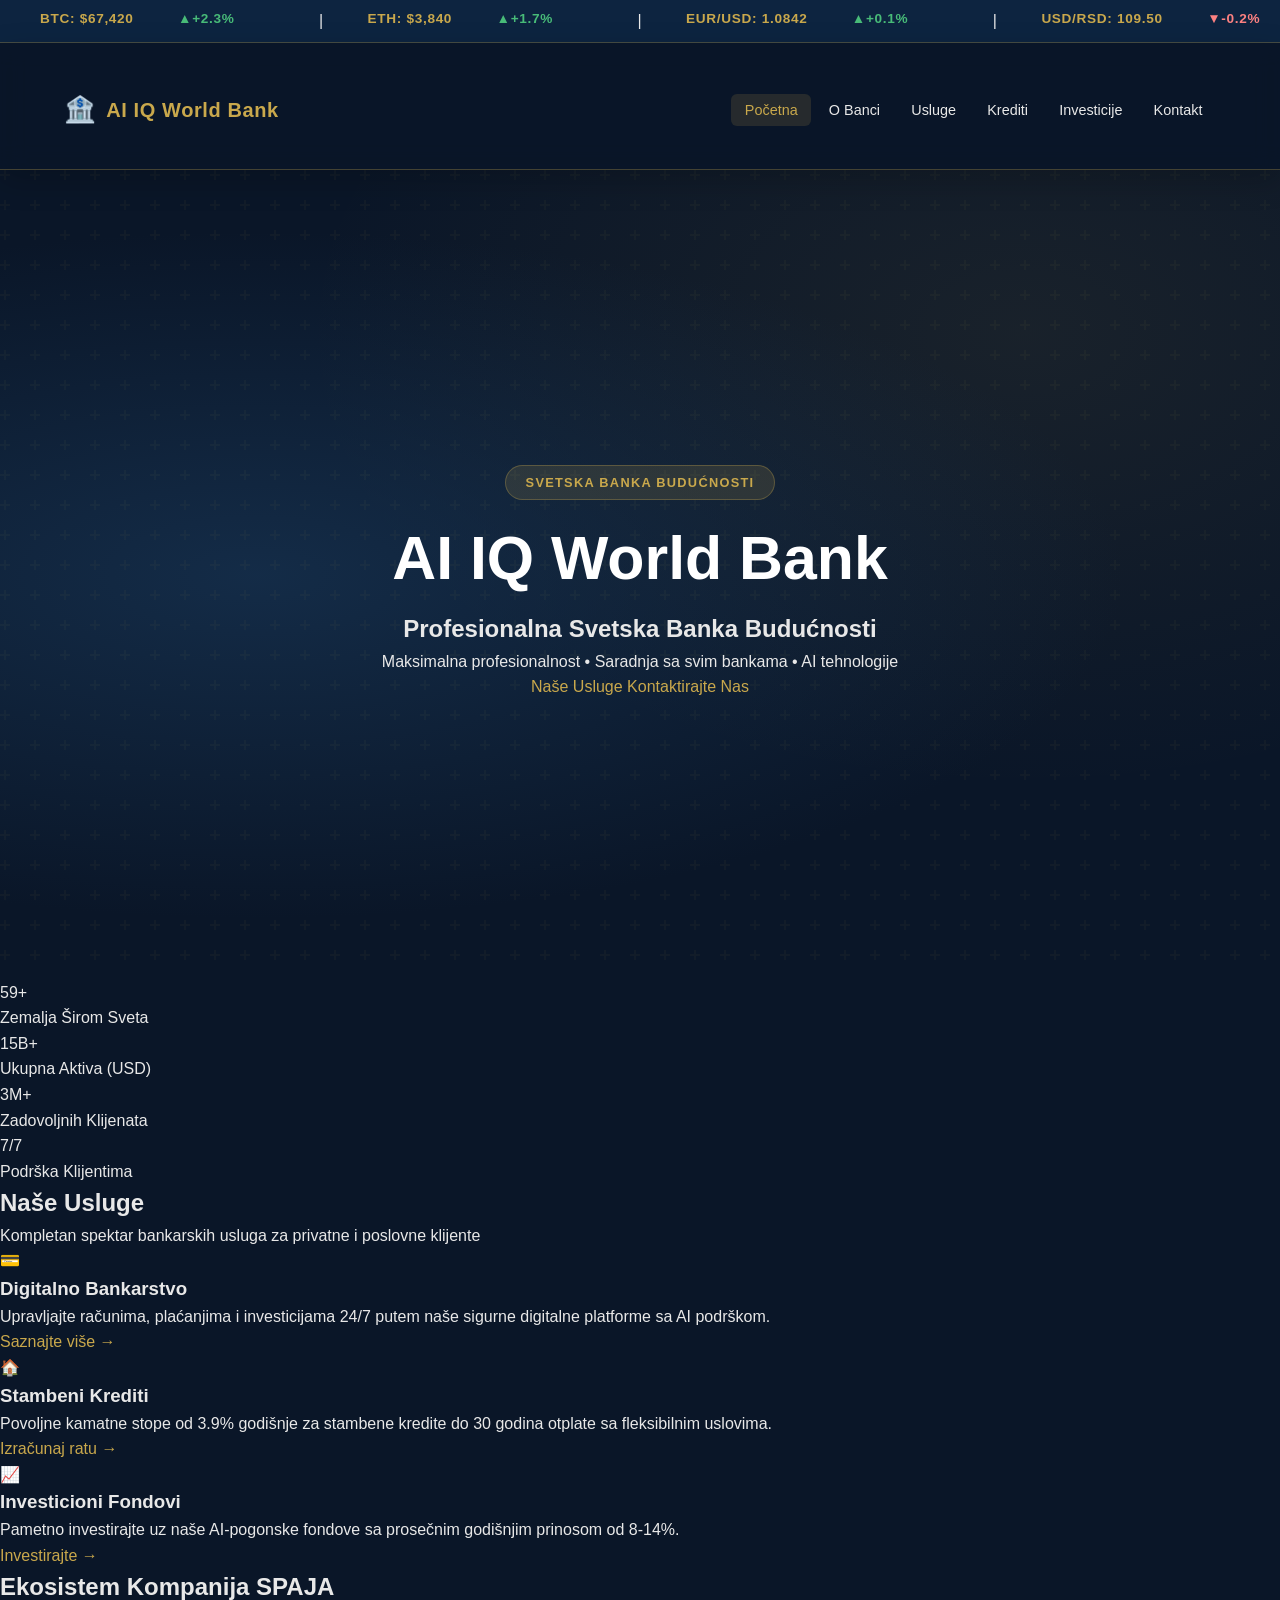
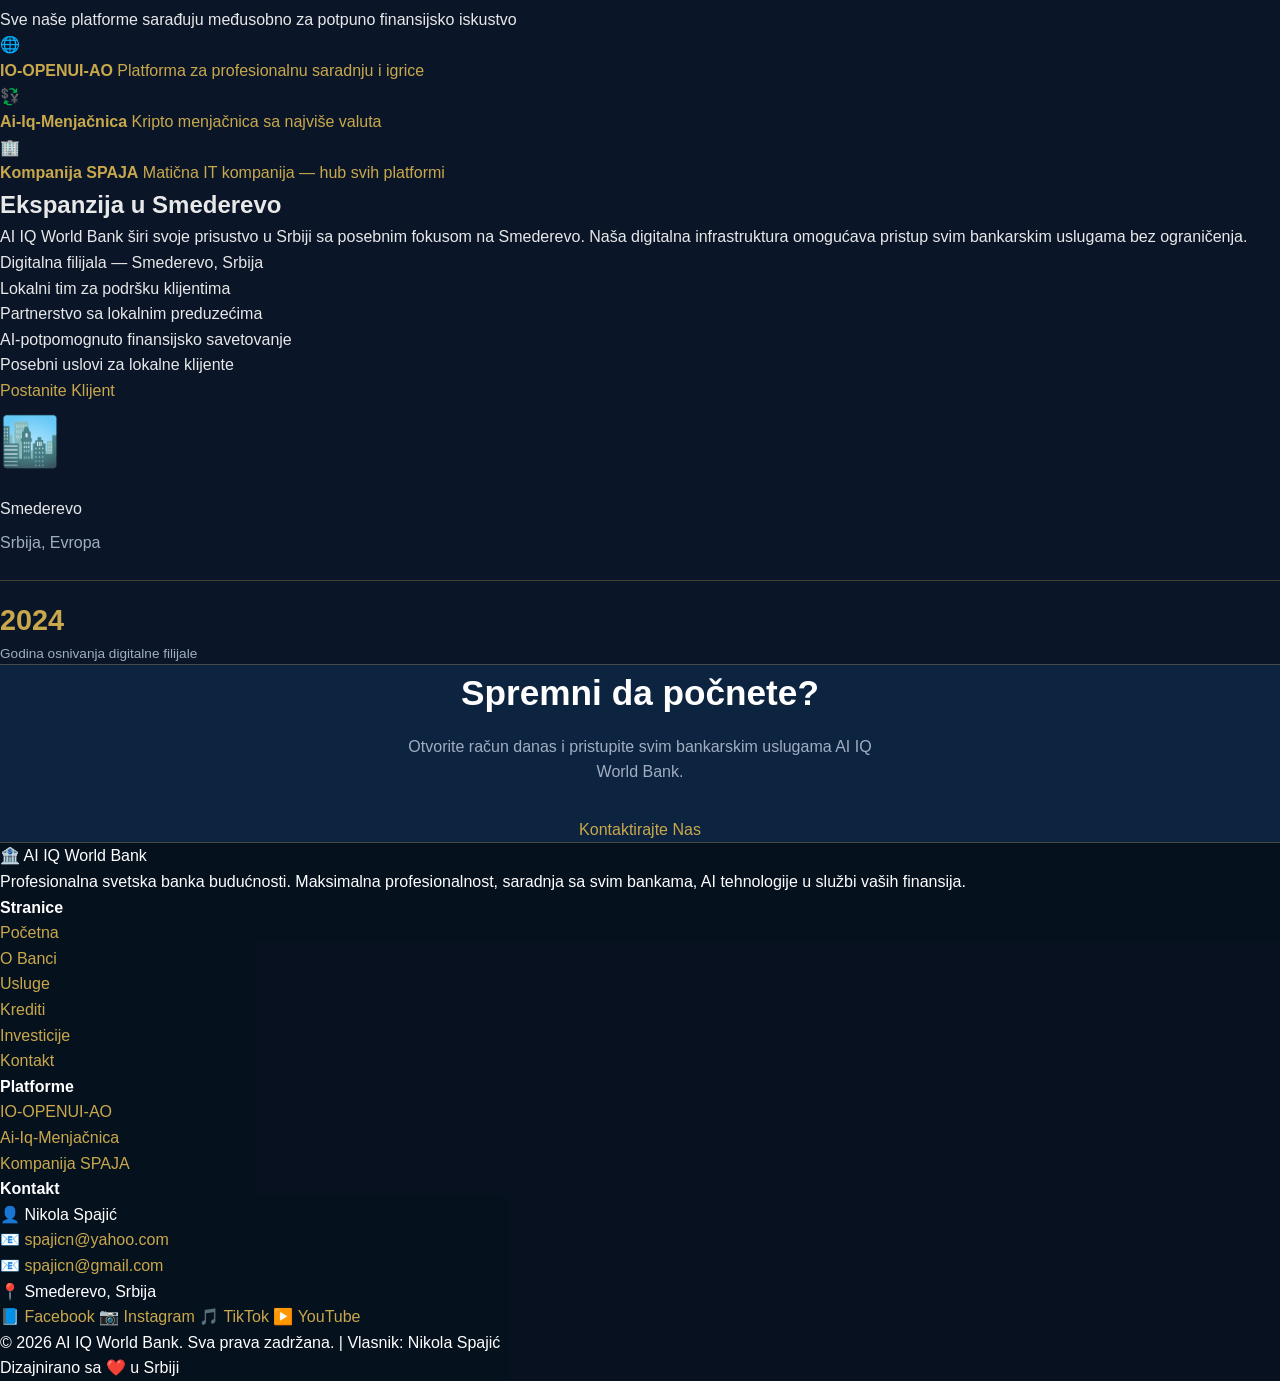
==== commit 26d0381b: "Fix: index.html contained two full page bodies: the new banking homepage followed by the entire old " ====
--- a/index.html
+++ b/index.html
@@ -226,303 +226,5 @@
 
 <script src="js/ticker.js"></script>
 <script src="js/main.js"></script>
-    <header class="site-header">
-        <div class="container">
-            <h1>AI IQ World Bank</h1>
-            <p class="hero-copy">One controlled repository for prototype modules, canonical standards, operational plans, and governance protection.</p>
-            <nav aria-label="Primary">
-                <ul class="nav-list">
-                    <li><a href="#overview">Overview</a></li>
-                    <li><a href="#architecture">Architecture</a></li>
-                    <li><a href="#operating-model">Operating Model</a></li>
-                    <li><a href="#control-map">Control Map</a></li>
-                    <li><a href="#indekurilanc">INDEKURILANC</a></li>
-                    <li><a href="#standards">Standards</a></li>
-                    <li><a href="#portfolio">Portfolio</a></li>
-                    <li><a href="#governance">Governance</a></li>
-                    <li><a href="#roadmap">Roadmap</a></li>
-                    <li><a href="#contact">Contact</a></li>
-                </ul>
-            </nav>
-        </div>
-    </header>
-    <main class="container">
-        <section id="overview" class="page-section card-stack">
-            <h2>Repository Overview</h2>
-            <p>
-                The repository is designed as one connected system. Standards and governance control how plans and
-                public prototype surfaces evolve, while the prototype makes the active model visible.
-            </p>
-            <div id="pillar-grid" class="pillar-grid"></div>
-        </section>
-
-        <section id="architecture" class="page-section">
-            <h2>Controlled Architecture</h2>
-            <div class="module-grid architecture-grid">
-                <article class="card module-card">
-                    <h3>Source-of-Truth Hierarchy</h3>
-                    <ol id="source-hierarchy" class="ordered-card-list"></ol>
-                </article>
-                <article class="card module-card">
-                    <h3>Visibility Layers</h3>
-                    <div id="visibility-model" class="mini-card-grid"></div>
-                </article>
-                <article class="card module-card">
-                    <h3>Future Module Path</h3>
-                    <div id="future-modules" class="mini-card-grid"></div>
-                </article>
-                <article class="card module-card">
-                    <h3>Prototype Module Boundaries</h3>
-                    <div id="module-boundaries" class="mini-card-grid"></div>
-                </article>
-            </div>
-        </section>
-
-        <section id="operating-model" class="page-section">
-            <h2>Developer + Creator Operating Model</h2>
-            <p>
-                The repository separates canonical rules, working plans, public-safe outputs, and support communication
-                so the prototype can grow without bypassing governance while every non-trivial change stays tied to
-                controlling source, audience layer, visibility, shared-lane handoff, and release status.
-            </p>
-            <div class="module-grid">
-                <article class="card module-card">
-                    <h3>Execution Lanes</h3>
-                    <div id="narrative-lanes" class="mini-card-grid"></div>
-                </article>
-                <article class="card module-card">
-                    <h3>Repository Work Cycle</h3>
-                    <ol id="repository-work-cycle" class="ordered-card-list"></ol>
-                </article>
-                <article class="card module-card">
-                    <h3>Public-Safe Output Flow</h3>
-                    <ol id="public-output-flow" class="ordered-card-list"></ol>
-                </article>
-                <article class="card module-card">
-                    <h3>Approval Flow</h3>
-                    <ol id="approval-flow" class="ordered-card-list"></ol>
-                </article>
-                <article class="card module-card">
-                    <h3>Release Gates</h3>
-                    <div id="release-gates" class="mini-card-grid"></div>
-                </article>
-                <article class="card module-card">
-                    <h3>Shared Checkpoints</h3>
-                    <ol id="developer-creator-checkpoints" class="ordered-card-list"></ol>
-                </article>
-                <article class="card module-card">
-                    <h3>Change Classes</h3>
-                    <ol id="change-impact-matrix" class="ordered-card-list"></ol>
-                </article>
-                <article class="card module-card">
-                    <h3>Success Criteria</h3>
-                    <ol id="success-criteria" class="ordered-card-list"></ol>
-                </article>
-            </div>
-        </section>
-
-        <section id="control-map" class="page-section">
-            <h2>Controlled Surface Map</h2>
-            <p>
-                Reusable public-safe surfaces should stay mapped to a controlling source, ownership lane,
-                and release expectation before the repository expands into multilingual or dashboard layers.
-            </p>
-            <div class="module-grid">
-                <article class="card module-card">
-                    <h3>Concept Surface Inventory</h3>
-                    <div id="concept-surface-inventory" class="mini-card-grid"></div>
-                </article>
-                <article class="card module-card">
-                    <h3>Public-Safe Output Catalog</h3>
-                    <div id="public-output-catalog" class="mini-card-grid"></div>
-                </article>
-            </div>
-        </section>
-
-        <section id="indekurilanc" class="page-section" aria-labelledby="indekurilanc-title">
-            <h2 id="indekurilanc-title">INDEKURILANC</h2>
-            <p>
-                INDEKURILANC is the active repository scoring baseline for AI capability maturity.
-                The current standard keeps three weighted dimensions and requires an operational interpretation.
-            </p>
-            <div class="indekurilanc-grid">
-                <article class="card indekurilanc-card">
-                    <h3>Baseline Standard</h3>
-                    <ul id="indekurilanc-standard-list">
-                        <li>Infrastructure: 40%</li>
-                        <li>Skills: 35%</li>
-                        <li>Governance: 25%</li>
-                        <li>Active reference: INDEKURILANC-STD-V1</li>
-                    </ul>
-                    <p>
-                        Use the score as a structured readiness indicator, not as a substitute for a full business,
-                        governance, or licensing review.
-                    </p>
-                </article>
-                <article class="card indekurilanc-card" aria-labelledby="calculator-title">
-                    <h3 id="calculator-title">Readiness Calculator</h3>
-                    <form id="indekurilanc-form" novalidate>
-                        <label for="infrastructure-score">Infrastructure (0-100)</label>
-                        <input id="infrastructure-score" name="infrastructure" type="number" min="0" max="100" required>
-
-                        <label for="skills-score">Skills (0-100)</label>
-                        <input id="skills-score" name="skills" type="number" min="0" max="100" required>
-
-                        <label for="governance-score">Governance (0-100)</label>
-                        <input id="governance-score" name="governance" type="number" min="0" max="100" required>
-
-                        <div class="button-row">
-                            <button type="submit">Calculate INDEKURILANC</button>
-                            <button type="button" id="indekurilanc-reset">Reset</button>
-                        </div>
-                    </form>
-                    <p id="indekurilanc-feedback" class="indekurilanc-feedback" aria-live="polite"></p>
-                </article>
-                <article class="card indekurilanc-card">
-                    <h3>Result</h3>
-                    <dl id="indekurilanc-result" class="indekurilanc-result" aria-live="polite">
-                        <div>
-                            <dt>Index Score</dt>
-                            <dd id="indekurilanc-score">-</dd>
-                        </div>
-                        <div>
-                            <dt>Status</dt>
-                            <dd id="indekurilanc-status">Not Calculated</dd>
-                        </div>
-                        <div>
-                            <dt>Interpretation</dt>
-                            <dd id="indekurilanc-summary">Run the calculator to generate an operational interpretation.</dd>
-                        </div>
-                        <div>
-                            <dt>Priority Focus</dt>
-                            <dd id="indekurilanc-priority">Awaiting input</dd>
-                        </div>
-                        <div>
-                            <dt>Next Controlled Step</dt>
-                            <dd id="indekurilanc-next-step">Update the inputs to see the recommended next repository move.</dd>
-                        </div>
-                        <div>
-                            <dt>Standard</dt>
-                            <dd id="indekurilanc-standard">INDEKURILANC-STD-V1</dd>
-                        </div>
-                    </dl>
-                </article>
-                <article class="card indekurilanc-card">
-                    <h3>Weighted Contribution View</h3>
-                    <div id="indekurilanc-contributions" class="metric-list" aria-live="polite"></div>
-                </article>
-                <article class="card indekurilanc-card">
-                    <h3>Maturity Bands</h3>
-                    <div id="maturity-bands" class="mini-card-grid"></div>
-                </article>
-            </div>
-        </section>
-
-        <section id="standards" class="page-section">
-            <h2>Standards</h2>
-            <div class="reference-grid">
-                <article class="card reference-card">
-                    <h3>INDEKURILANC</h3>
-                    <p>Canonical score model, maturity bands, outputs, and change-control rules.</p>
-                    <p><code>standards/indekurilanc-standard.md</code></p>
-                </article>
-                <article class="card reference-card">
-                    <h3>Glossary</h3>
-                    <p>Controlled terminology for repository content, visibility, and future extensions.</p>
-                    <p><code>standards/glossary.md</code></p>
-                </article>
-                <article class="card reference-card">
-                    <h3>DINAR</h3>
-                    <p>Controlled internal/scenario unit with explicit status and usage rules.</p>
-                    <p><code>dinar-standard-plan.md</code></p>
-                </article>
-            </div>
-        </section>
-
-        <section id="portfolio" class="page-section">
-            <h2>Document Portfolio</h2>
-            <div class="portfolio-grid">
-                <article class="card portfolio-card">
-                    <h3>Business and KPI analysis</h3>
-                    <p><code>ai-iq-world-bank-poslovni-izvestaj.md</code></p>
-                </article>
-                <article class="card portfolio-card">
-                    <h3>Asset registry and sanitization</h3>
-                    <p><code>investiciona-i-operativna-imovina-registar-plan.md</code></p>
-                </article>
-                <article class="card portfolio-card">
-                    <h3>Public transparency and policy</h3>
-                    <p><code>javni-prikaz-emisija-i-kamatna-politika-plan.md</code></p>
-                </article>
-                <article class="card portfolio-card">
-                    <h3>Legal and external claim handling</h3>
-                    <p><code>eksterni-repozitorijum-pravni-navod-plan.md</code></p>
-                </article>
-                <article class="card portfolio-card">
-                    <h3>Licensing and activity expansion</h3>
-                    <p><code>globalni-licencni-okvir-i-delatnosti-plan.md</code></p>
-                </article>
-                <article class="card portfolio-card">
-                    <h3>Support communication</h3>
-                    <p><code>vercel-naplata-poruka-plan.md</code> and <code>github-naplata-poruka-plan.md</code></p>
-                </article>
-            </div>
-            <p class="supporting-copy">See <code>docs/document-portfolio.md</code> for status, dependencies, risk, and usage order.</p>
-        </section>
-
-        <section id="governance" class="page-section">
-            <h2>Governance</h2>
-            <div class="reference-grid">
-                <article class="card reference-card">
-                    <h3>Repository Charter</h3>
-                    <p>Defines purpose, pillars, structure lock, hierarchy, and approval expectations.</p>
-                    <p><code>governance/repo-charter.md</code></p>
-                </article>
-                <article class="card reference-card">
-                    <h3>Document Lifecycle</h3>
-                    <p>Defines control metadata, statuses, visibility, review checkpoints, and linking rules.</p>
-                    <p><code>governance/document-lifecycle.md</code></p>
-                </article>
-                <article class="card reference-card">
-                    <h3>Sensitive Content Review</h3>
-                    <p>Pre-commit checklist for sanitization, visibility, and publication safety.</p>
-                    <p><code>config/sensitive-content-review-checklist.md</code></p>
-                </article>
-            </div>
-        </section>
-
-        <section id="roadmap" class="page-section">
-            <h2>Roadmap</h2>
-            <ol id="roadmap-list" class="roadmap-list">
-                <li><strong>Foundation stabilization:</strong> structure, hierarchy, standards, and validation.</li>
-                <li><strong>Product strengthening:</strong> clearer prototype surfaces, score breakdowns, and standard-aligned outputs.</li>
-                <li><strong>Portfolio alignment:</strong> roadmap, operating model, ownership, and document metadata.</li>
-                <li><strong>Creator and support alignment:</strong> public-safe messaging plus structured support workflows.</li>
-                <li><strong>Lifecycle enforcement and platform growth:</strong> controlled modular expansion and release gates.</li>
-            </ol>
-            <p class="supporting-copy">Detailed sequencing lives in <code>docs/repository-roadmap.md</code>.</p>
-        </section>
-
-        <section id="contact" class="page-section">
-            <h2>Contact</h2>
-            <p>If you have questions about the repository, prototype direction, or document framework, use the listed owner channels.</p>
-            <ul class="contact-list">
-                <li>Email: <a href="mailto:spajicn@yahoo.com">spajicn@yahoo.com</a></li>
-                <li>Email: <a href="mailto:spajicn@gmail.com">spajicn@gmail.com</a></li>
-                <li><a href="https://www.facebook.com/Spaja86">Facebook Page 1</a></li>
-                <li><a href="https://www.facebook.com/profile.php?id=61583240952997">Facebook Page 2</a></li>
-                <li><a href="https://www.instagram.com/spaja.1986">Instagram</a></li>
-                <li><a href="https://www.tiktok.com/@spaja.1986">TikTok</a></li>
-                <li><a href="https://www.youtube.com/@spajanikopenevolution?si=9JIUkOKsxLcRn">YouTube</a></li>
-            </ul>
-        </section>
-    </main>
-    <footer class="site-footer">
-        <div class="container">
-            <p>&copy; 2026 AI IQ World Bank. All rights reserved.</p>
-            <p>Owner: Nikola Spajić</p>
-        </div>
-    </footer>
-    <script src="script.js"></script>
 </body>
 </html>
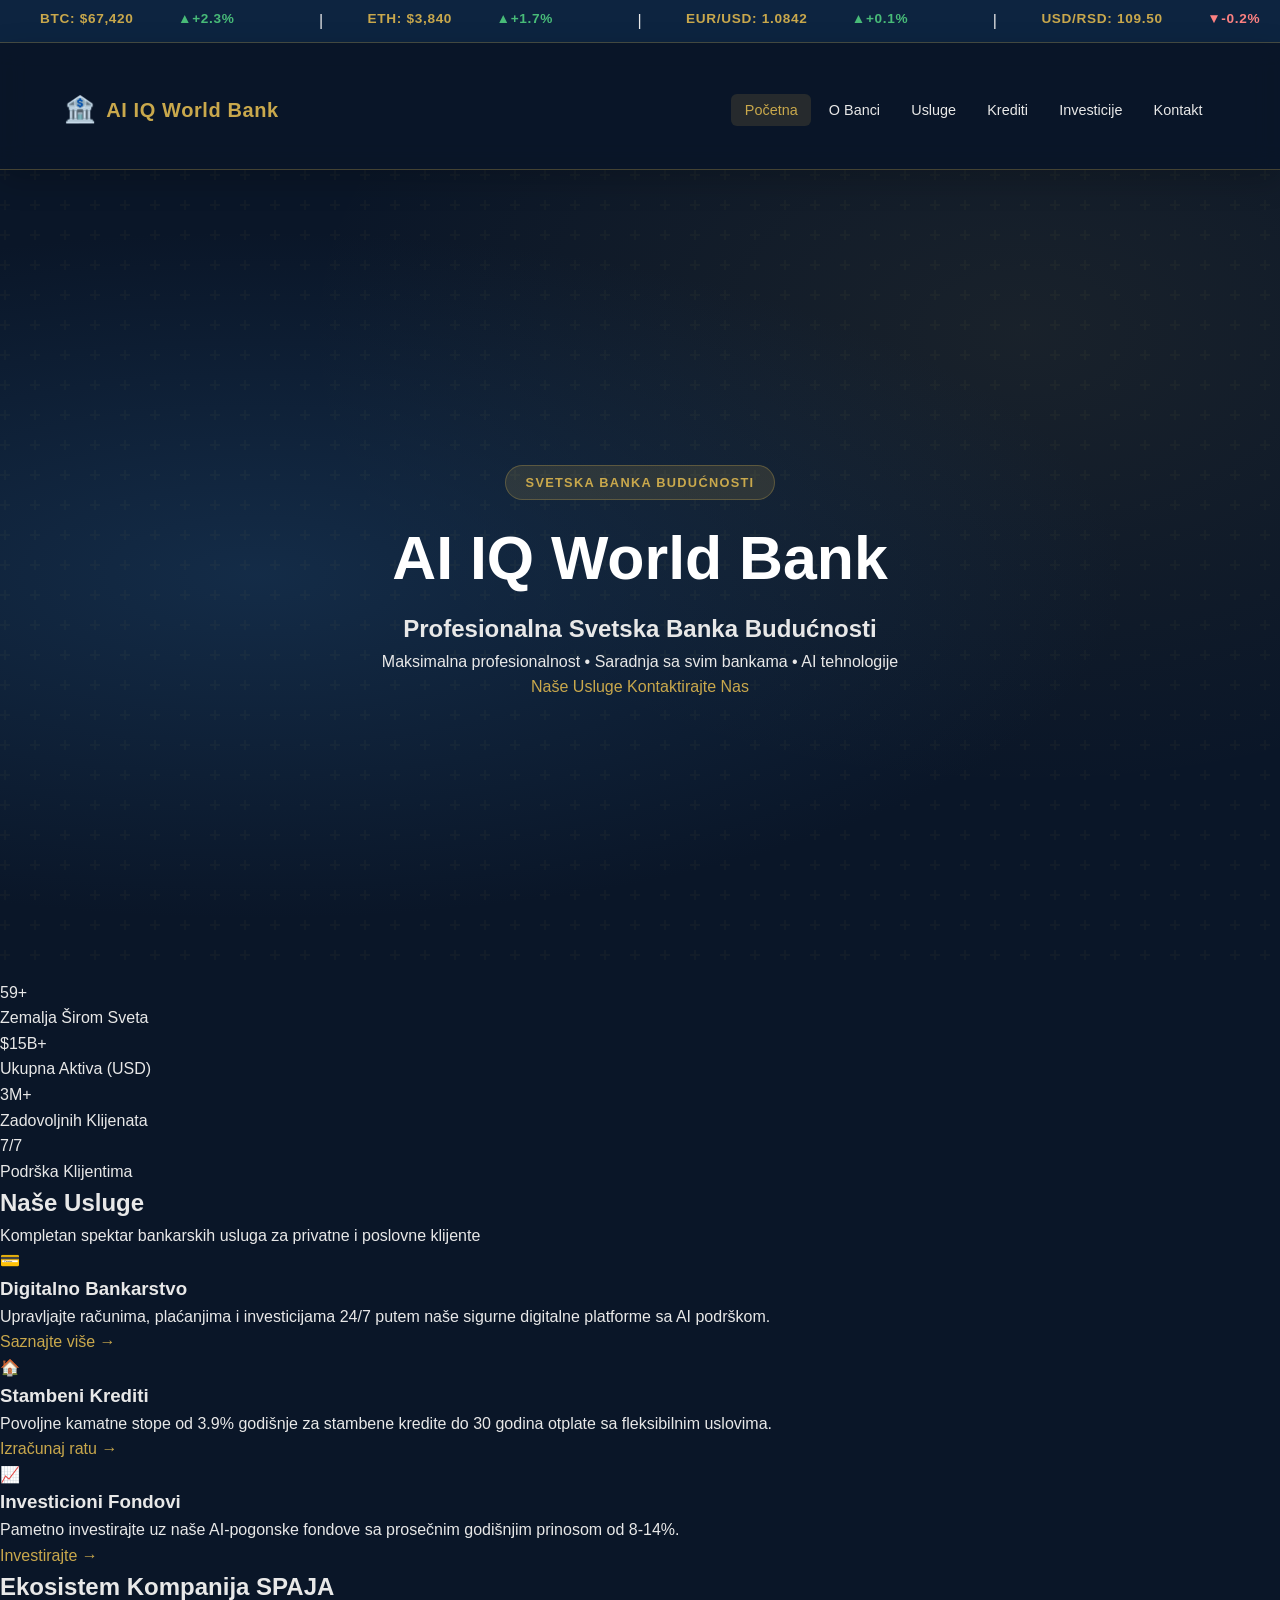
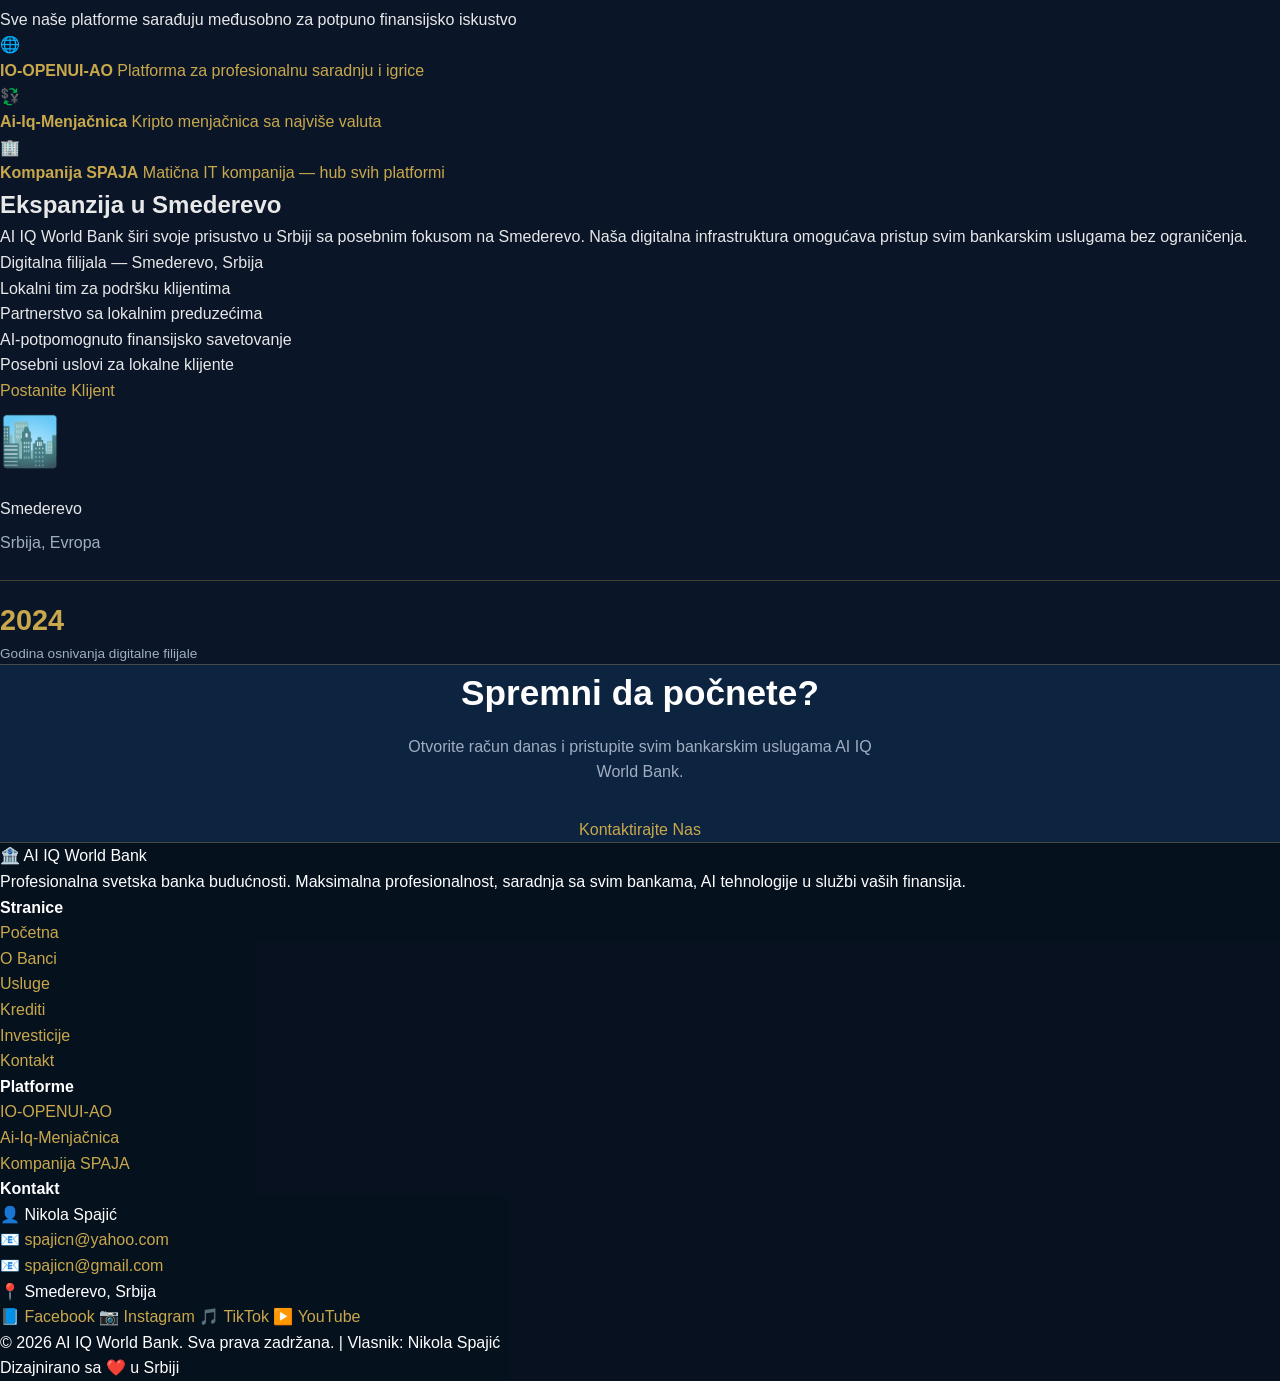
==== commit 6bee8975: "Fix: Counter animation in main.js drops the "$" currency prefix on the assets stat, displaying "50B+" ====
--- a/index.html
+++ b/index.html
@@ -59,7 +59,7 @@
       <div class="stat-label">Zemalja Širom Sveta</div>
     </div>
     <div class="stat-item animate-hidden">
-      <span class="stat-number" data-counter="50" data-suffix="B+">$0B+</span>
+      <span class="stat-number" data-counter="50" data-prefix="$" data-suffix="B+">$0B+</span>
       <div class="stat-label">Ukupna Aktiva (USD)</div>
     </div>
     <div class="stat-item animate-hidden">
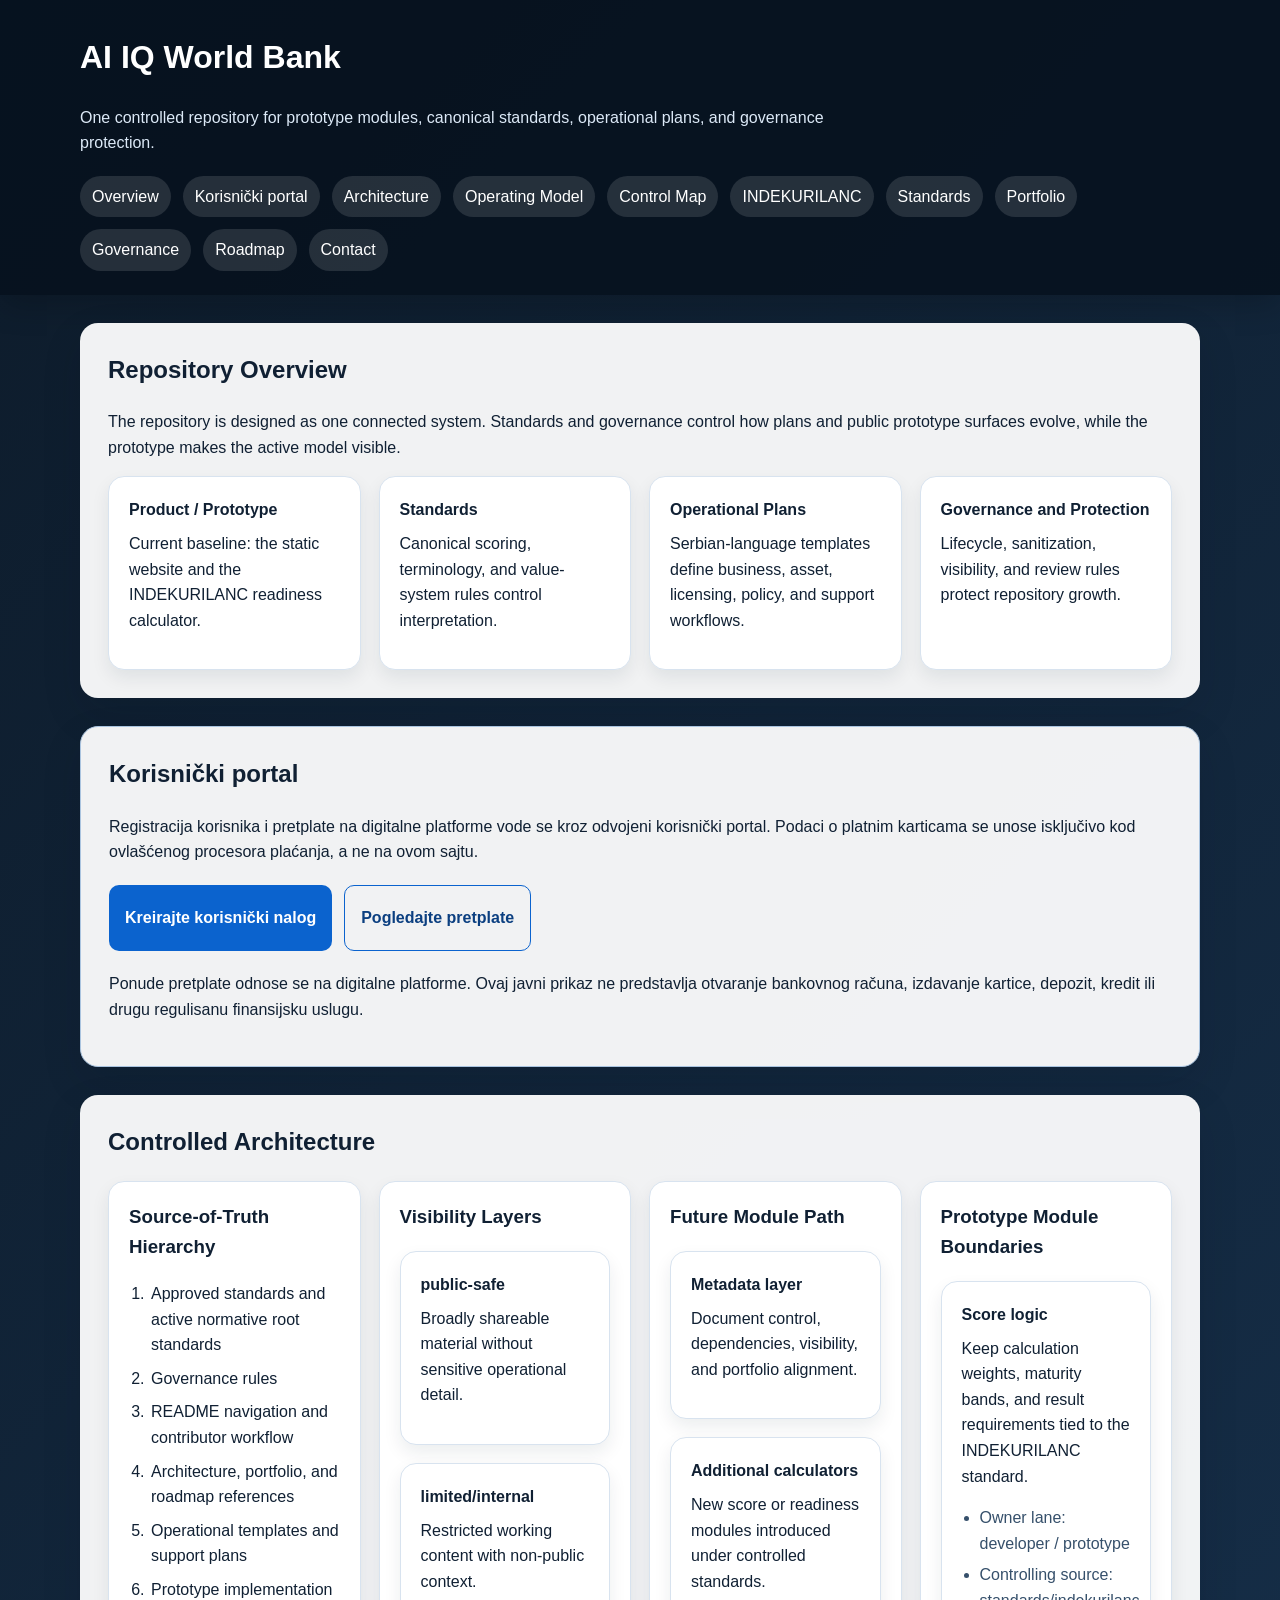
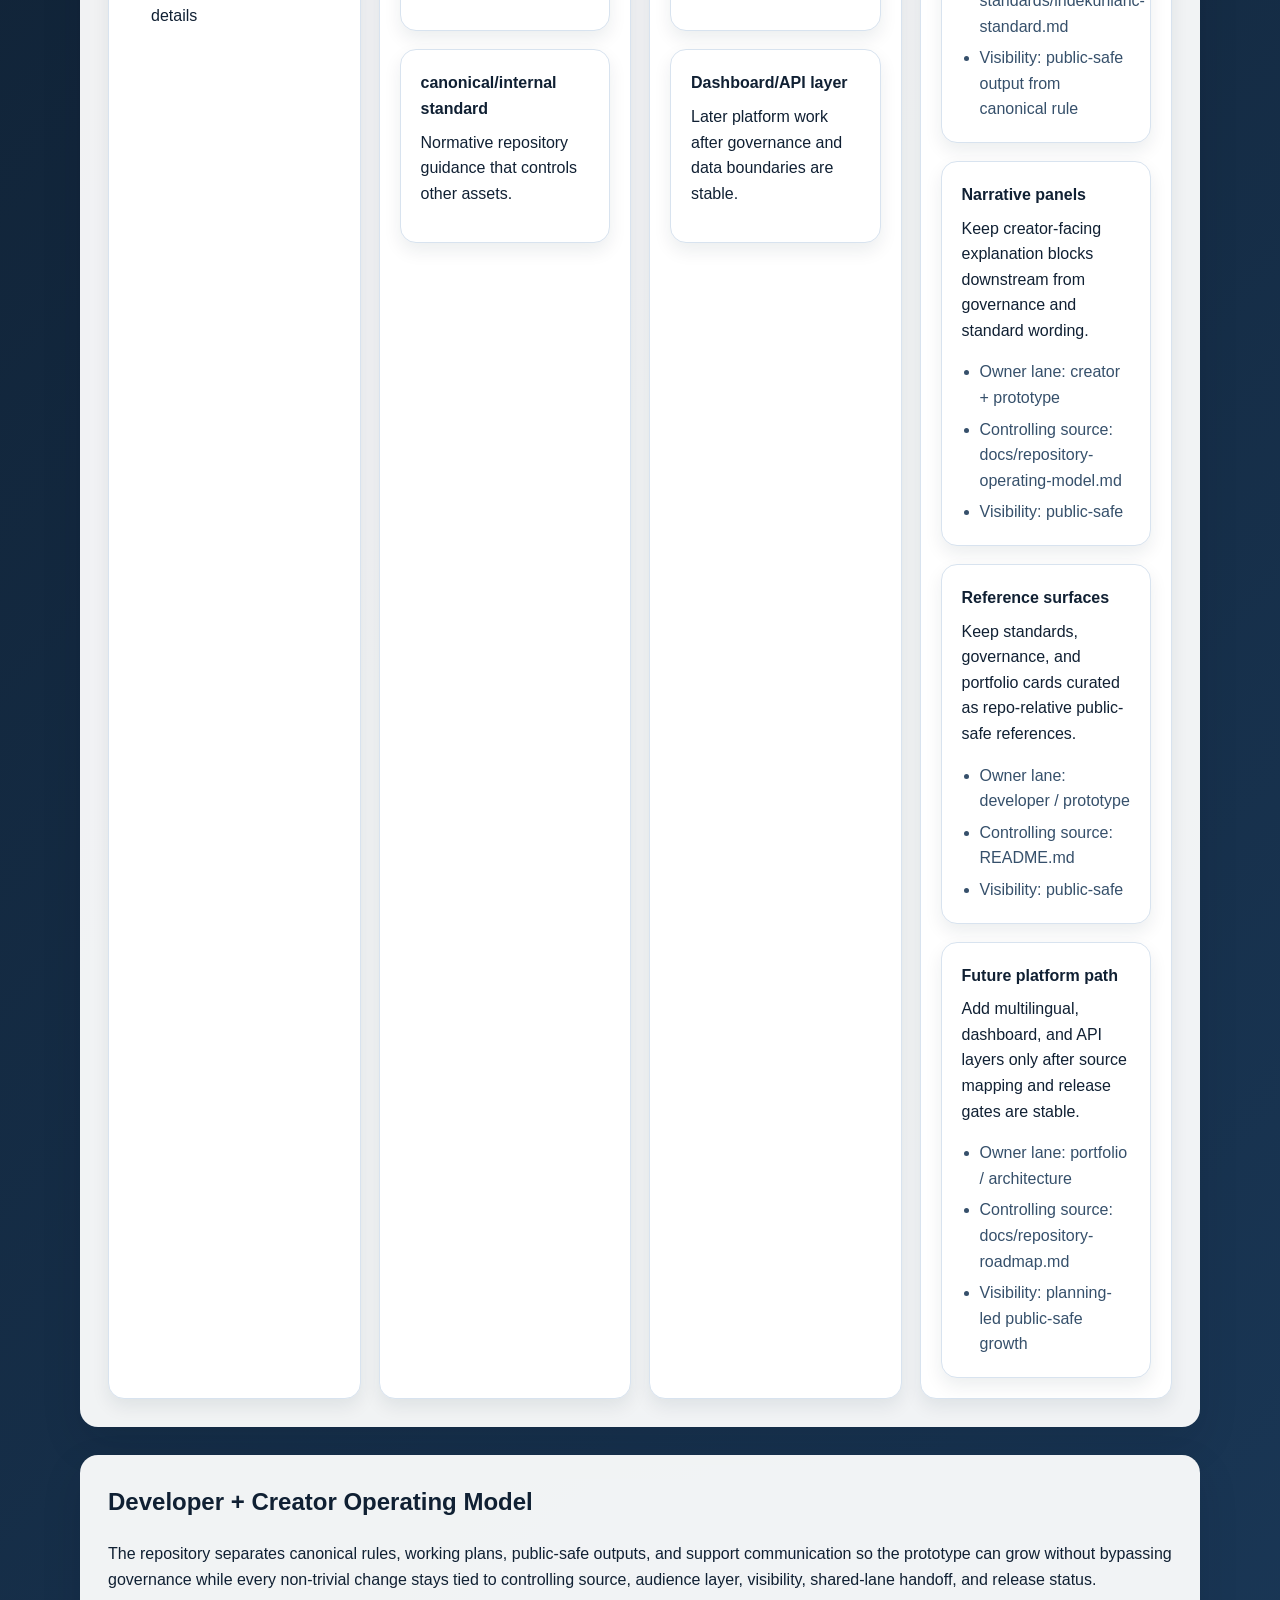
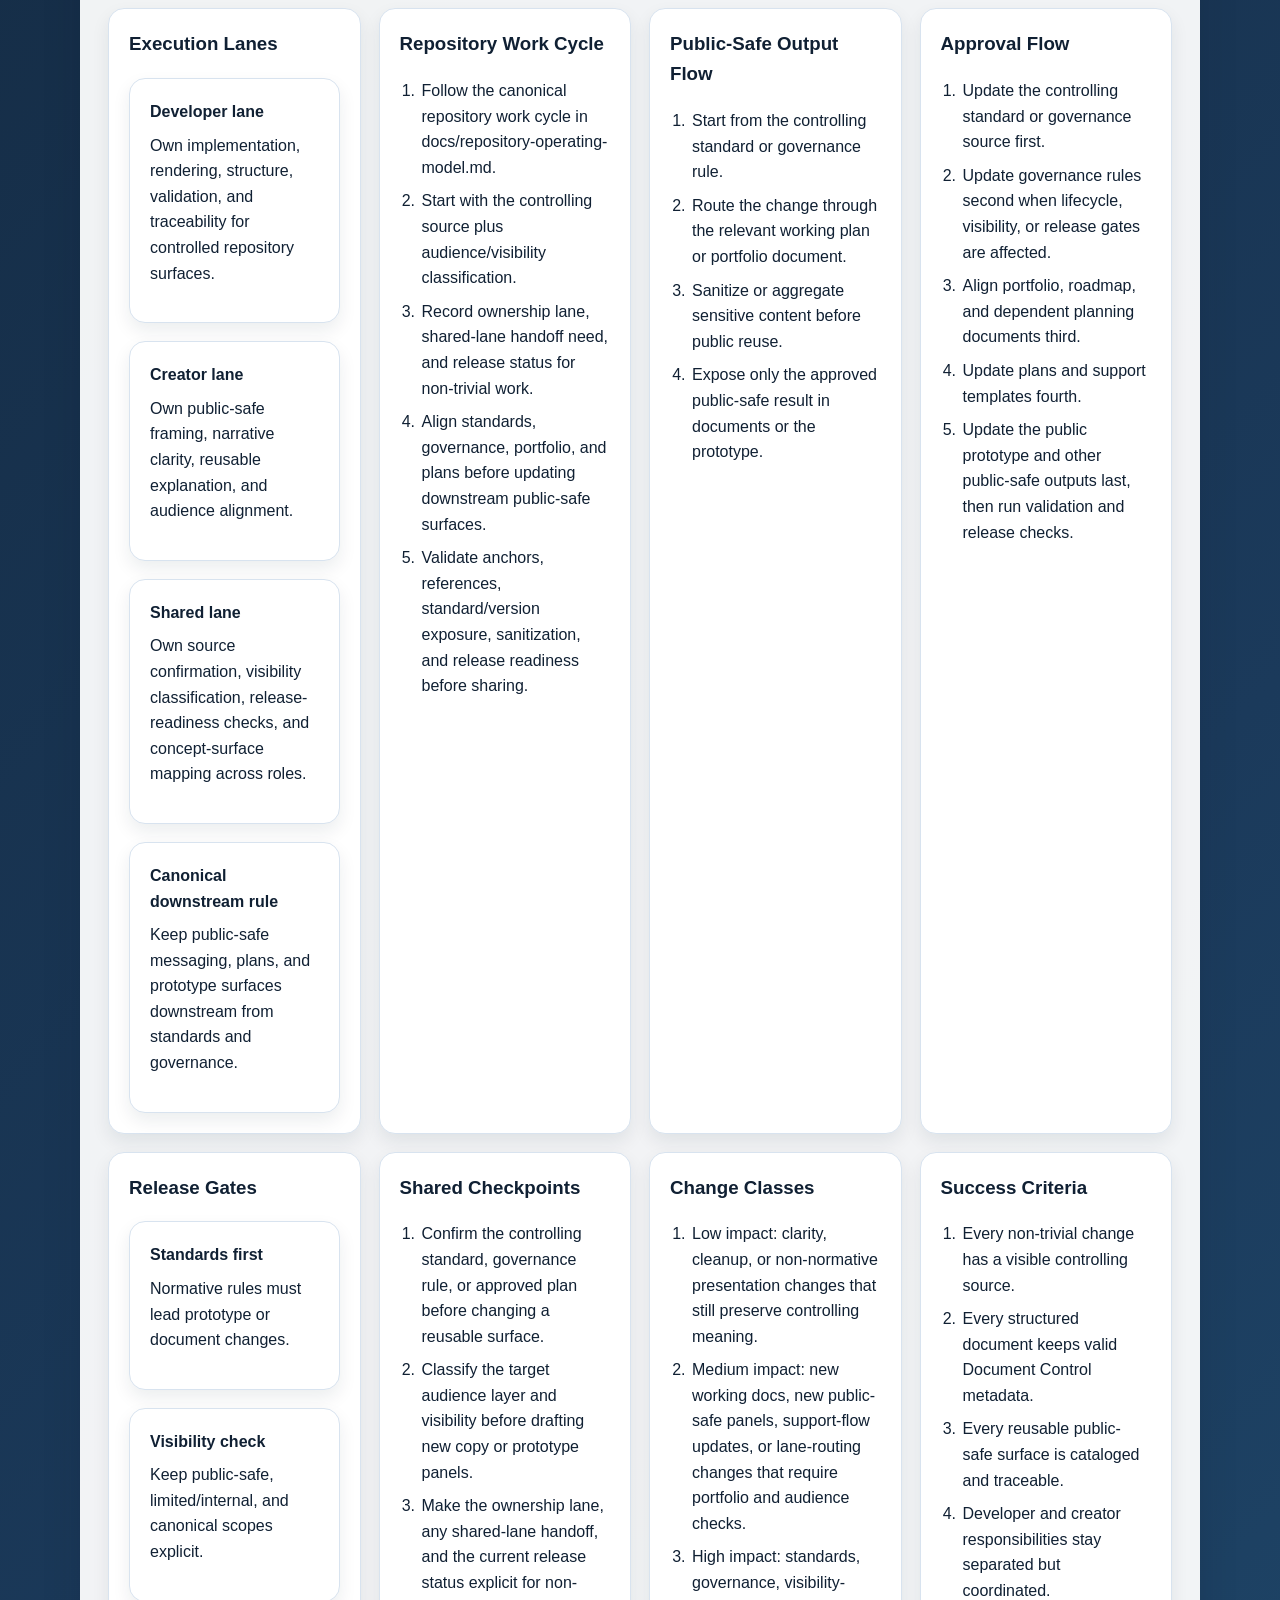
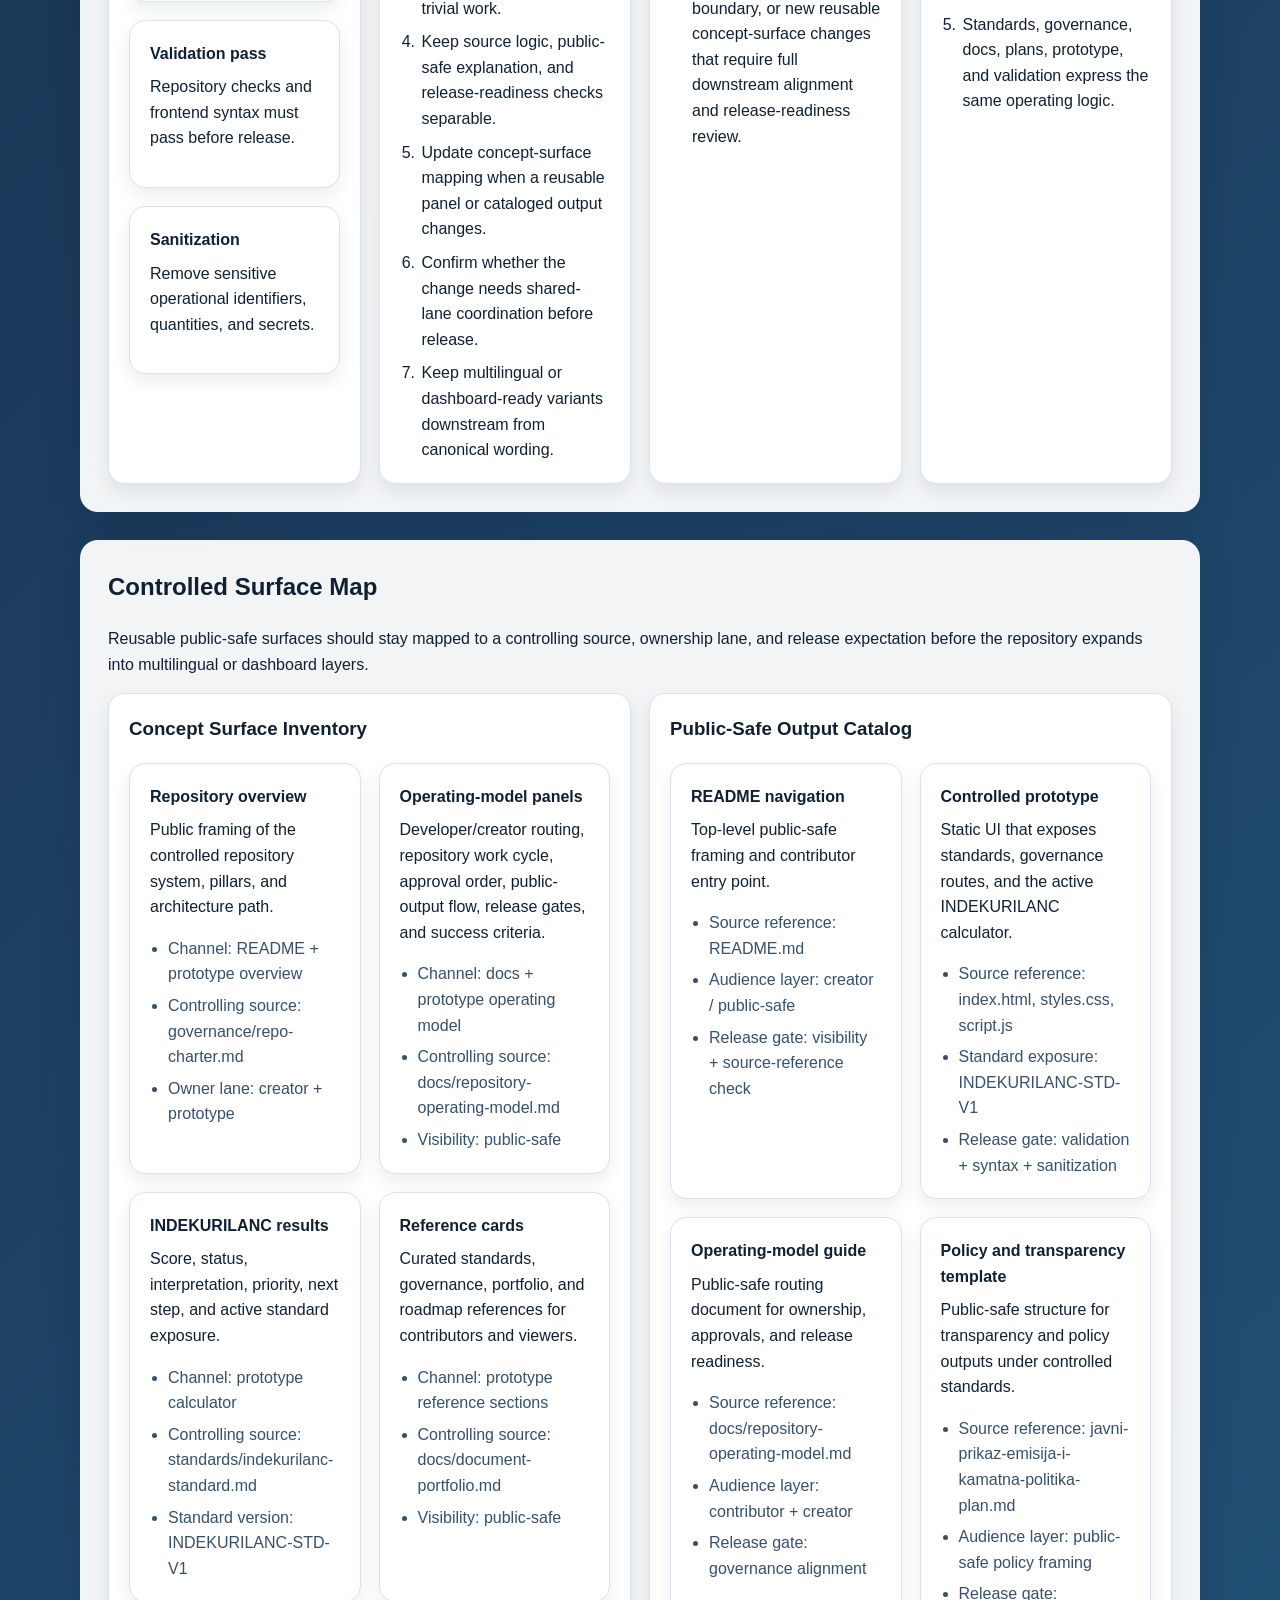
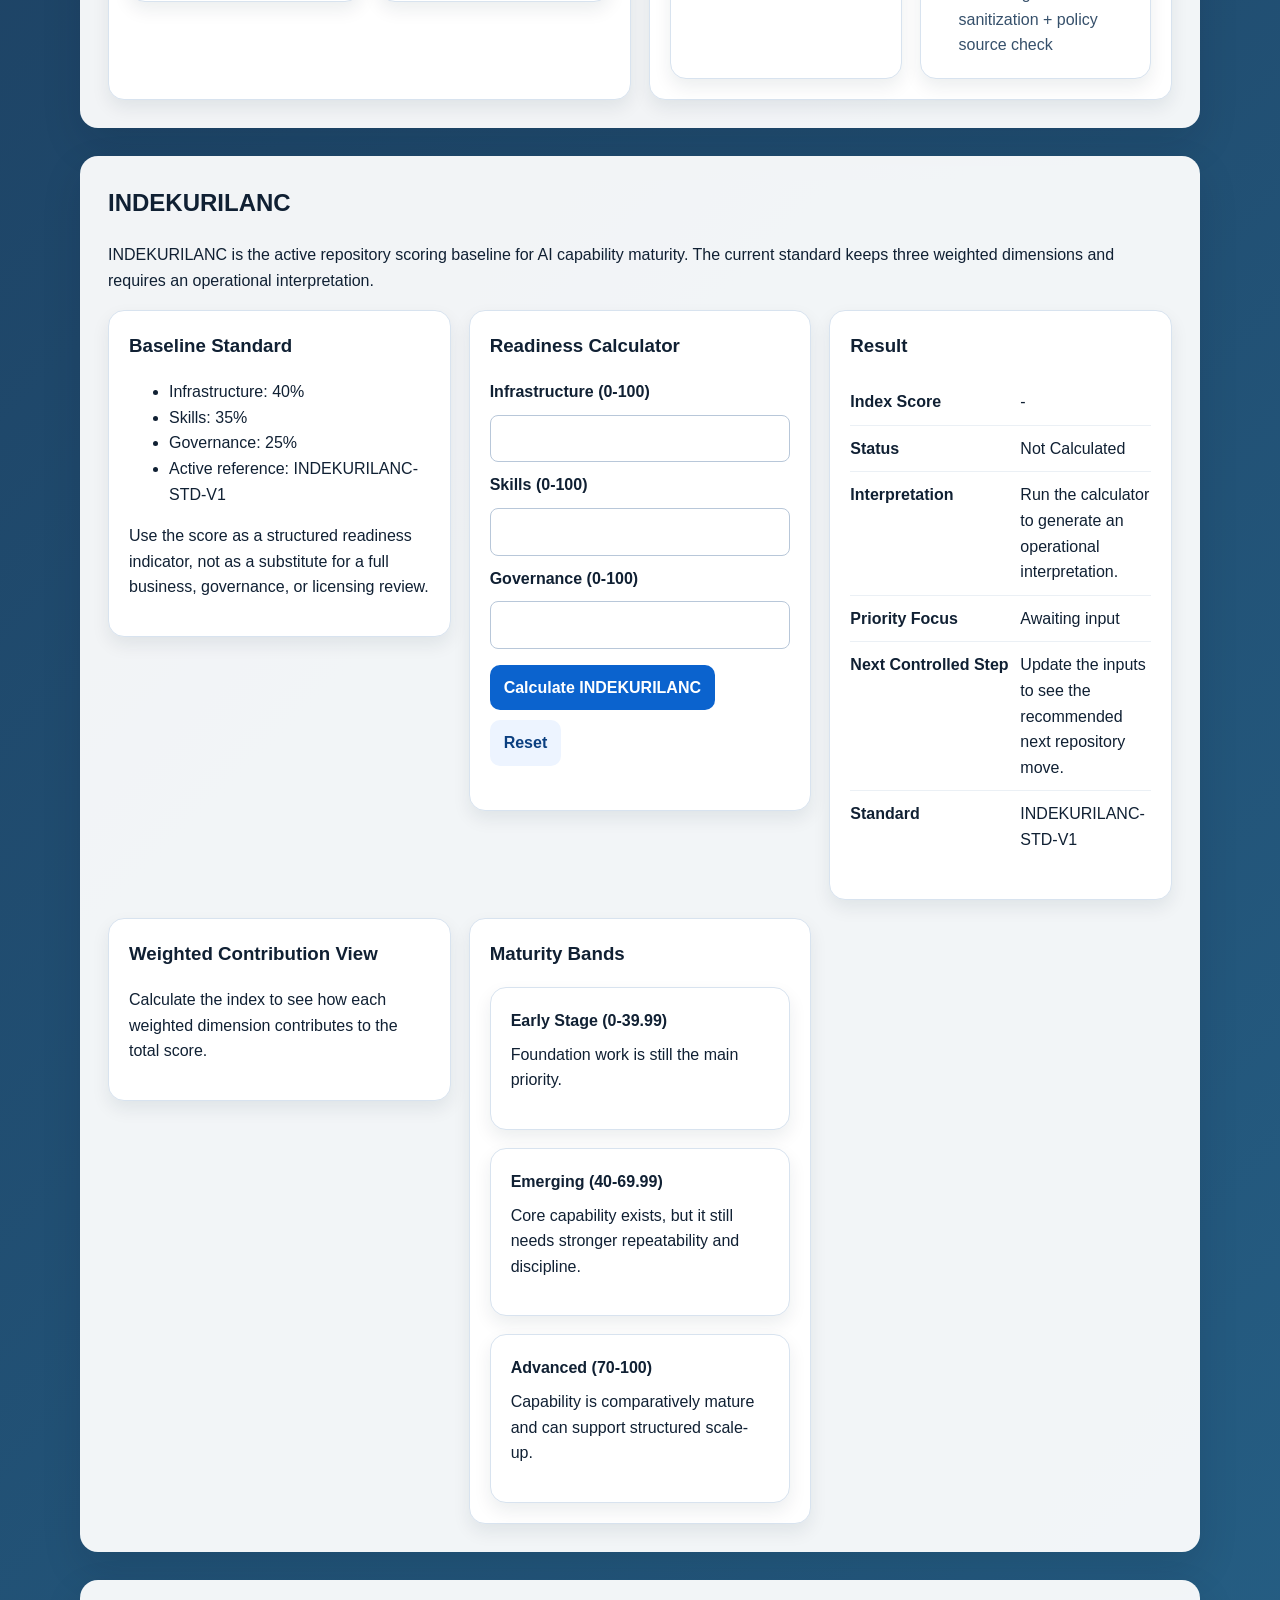
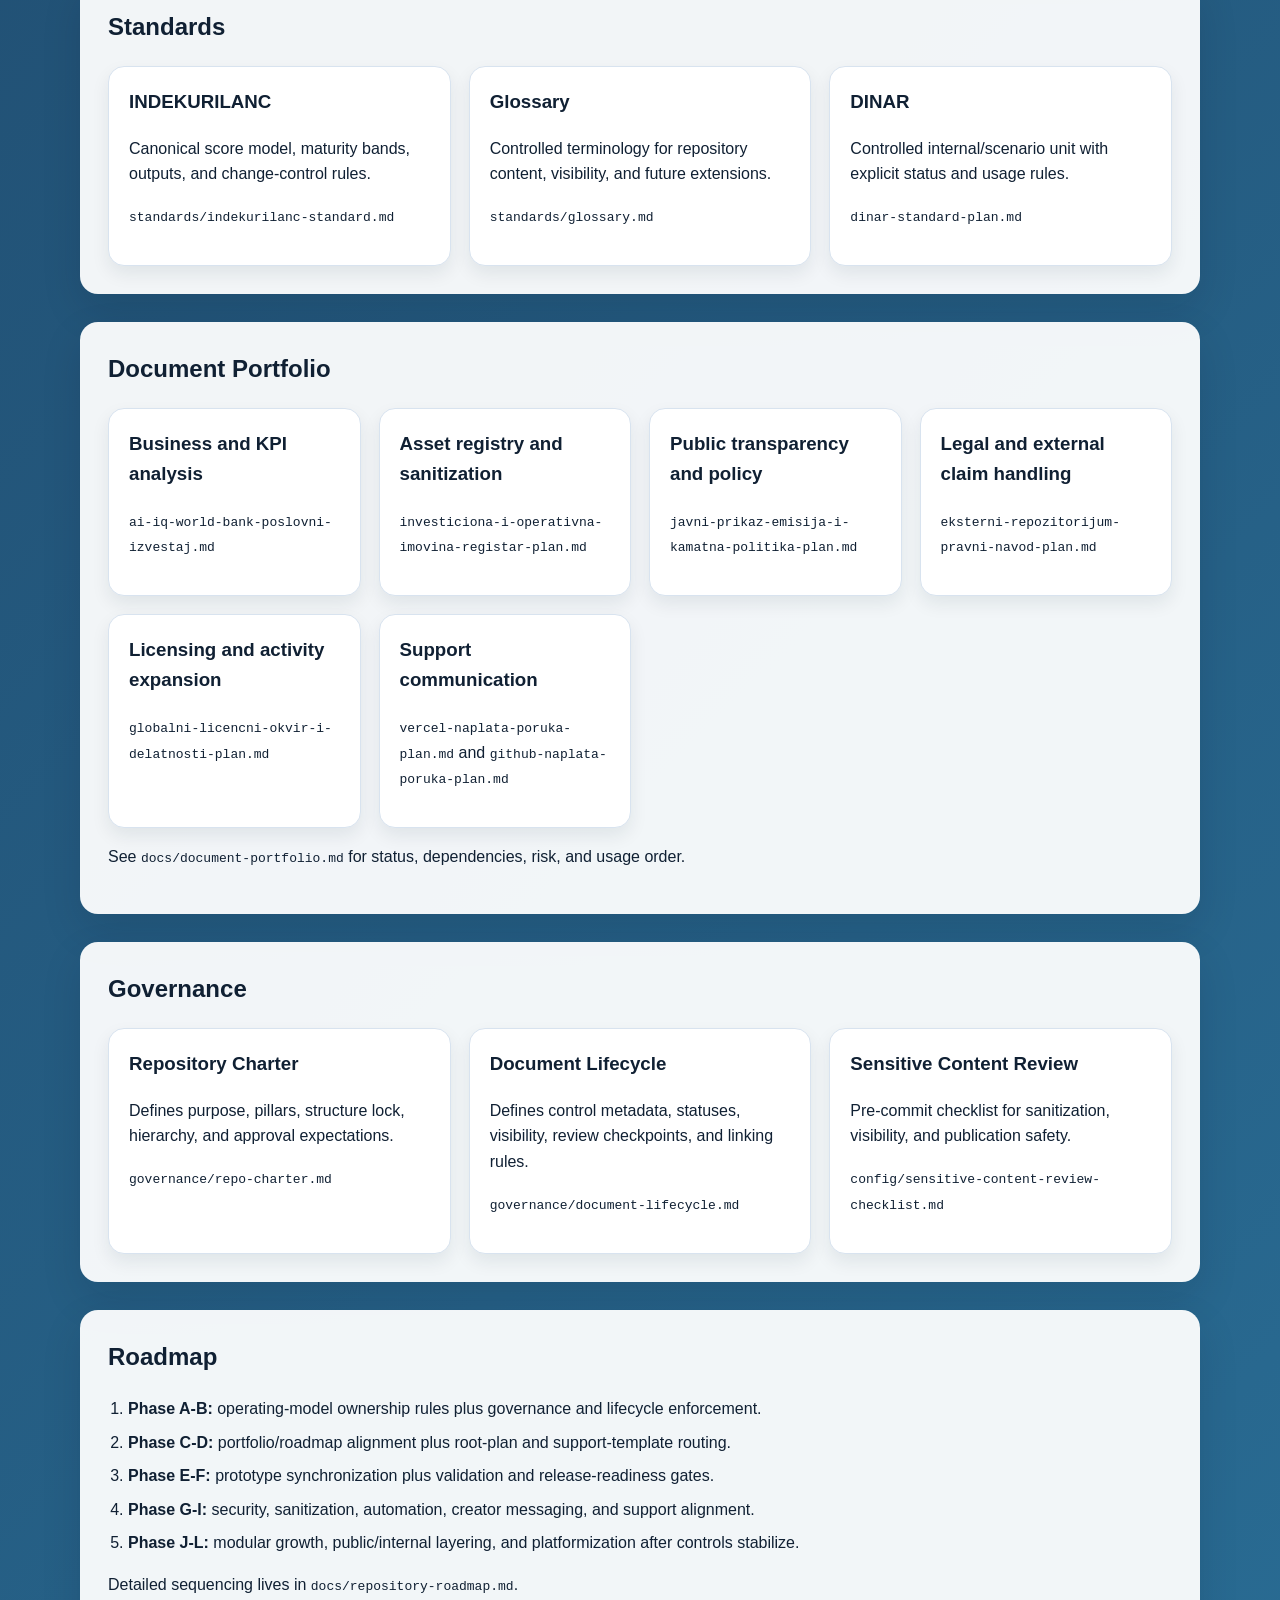
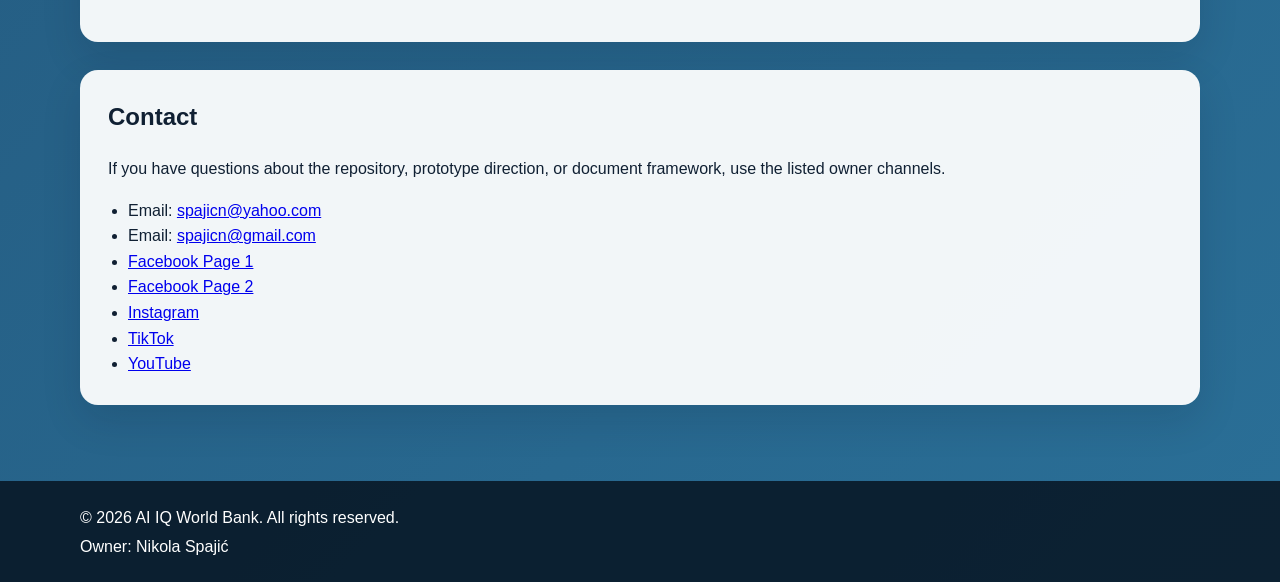
==== commit b7ca24bf: "Add customer portal links" ====
--- a/index.html
+++ b/index.html
@@ -1,230 +1,326 @@
 <!DOCTYPE html>
-<html lang="sr">
+<html lang="en">
 <head>
-  <meta charset="UTF-8" />
-  <meta name="viewport" content="width=device-width, initial-scale=1.0" />
-  <meta name="description" content="AI IQ World Bank — Profesionalna svetska banka budućnosti. Maksimalna profesionalnost, saradnja sa svim bankama, AI tehnologije." />
-  <title>AI IQ World Bank — Naslovna</title>
-  <link rel="stylesheet" href="styles.css" />
+    <meta charset="UTF-8">
+    <meta name="viewport" content="width=device-width, initial-scale=1.0">
+    <title>AI IQ World Bank</title>
+    <link rel="stylesheet" href="styles.css">
 </head>
 <body>
-
-<!-- ══ TICKER BAR ══════════════════════════════════════════════ -->
-<div class="ticker-wrapper" aria-label="Finansijski ticker">
-  <div class="ticker-track"></div>
-</div>
-
-<!-- ══ HEADER ═════════════════════════════════════════════════ -->
-<header class="site-header">
-  <div class="nav-inner">
-    <a href="index.html" class="nav-logo" aria-label="AI IQ World Bank početna">
-      <span class="logo-icon">🏦</span>
-      <span>AI IQ World Bank</span>
-    </a>
-    <nav aria-label="Glavna navigacija">
-      <ul class="nav-links" id="navLinks">
-        <li><a href="index.html">Početna</a></li>
-        <li><a href="about.html">O Banci</a></li>
-        <li><a href="services.html">Usluge</a></li>
-        <li><a href="loans.html">Krediti</a></li>
-        <li><a href="investments.html">Investicije</a></li>
-        <li><a href="contact.html">Kontakt</a></li>
-      </ul>
-    </nav>
-    <button class="hamburger" id="hamburger" aria-label="Otvori meni" aria-expanded="false">
-      <span></span><span></span><span></span>
-    </button>
-  </div>
-</header>
-
-<!-- ══ HERO ════════════════════════════════════════════════════ -->
-<section class="hero">
-  <div class="hero-content">
-    <div class="hero-badge">Svetska Banka Budućnosti</div>
-    <h1>AI IQ <span>World Bank</span></h1>
-    <h2>Profesionalna Svetska Banka Budućnosti</h2>
-    <p>Maksimalna profesionalnost &bull; Saradnja sa svim bankama &bull; AI tehnologije</p>
-    <div class="hero-buttons">
-      <a href="services.html" class="btn-primary">Naše Usluge</a>
-      <a href="contact.html" class="btn-secondary">Kontaktirajte Nas</a>
-    </div>
-  </div>
-</section>
-
-<!-- ══ STATS ════════════════════════════════════════════════════ -->
-<div class="stats-section">
-  <div class="stats-grid">
-    <div class="stat-item animate-hidden">
-      <span class="stat-number" data-counter="190" data-suffix="+">0+</span>
-      <div class="stat-label">Zemalja Širom Sveta</div>
-    </div>
-    <div class="stat-item animate-hidden">
-      <span class="stat-number" data-counter="50" data-prefix="$" data-suffix="B+">$0B+</span>
-      <div class="stat-label">Ukupna Aktiva (USD)</div>
-    </div>
-    <div class="stat-item animate-hidden">
-      <span class="stat-number" data-counter="10" data-suffix="M+">0M+</span>
-      <div class="stat-label">Zadovoljnih Klijenata</div>
-    </div>
-    <div class="stat-item animate-hidden">
-      <span class="stat-number" data-counter="24" data-suffix="/7">0/7</span>
-      <div class="stat-label">Podrška Klijentima</div>
-    </div>
-  </div>
-</div>
-
-<!-- ══ SERVICES PREVIEW ════════════════════════════════════════ -->
-<section>
-  <div class="section-inner">
-    <div class="section-title animate-hidden">
-      <h2>Naše Usluge</h2>
-      <p>Kompletan spektar bankarskih usluga za privatne i poslovne klijente</p>
-      <div class="gold-line"></div>
-    </div>
-    <div class="cards-grid">
-      <div class="card animate-hidden">
-        <div class="card-icon">💳</div>
-        <h3>Digitalno Bankarstvo</h3>
-        <p>Upravljajte računima, plaćanjima i investicijama 24/7 putem naše sigurne digitalne platforme sa AI podrškom.</p>
-        <a href="services.html" class="card-link">Saznajte više →</a>
-      </div>
-      <div class="card animate-hidden">
-        <div class="card-icon">🏠</div>
-        <h3>Stambeni Krediti</h3>
-        <p>Povoljne kamatne stope od 3.9% godišnje za stambene kredite do 30 godina otplate sa fleksibilnim uslovima.</p>
-        <a href="loans.html" class="card-link">Izračunaj ratu →</a>
-      </div>
-      <div class="card animate-hidden">
-        <div class="card-icon">📈</div>
-        <h3>Investicioni Fondovi</h3>
-        <p>Pametno investirajte uz naše AI-pogonske fondove sa prosečnim godišnjim prinosom od 8-14%.</p>
-        <a href="investments.html" class="card-link">Investirajte →</a>
-      </div>
-    </div>
-  </div>
-</section>
-
-<!-- ══ PLATFORMS ═══════════════════════════════════════════════ -->
-<section class="platforms-section" id="platforms">
-  <div class="section-inner">
-    <div class="section-title animate-hidden">
-      <h2>Ekosistem Kompanija SPAJA</h2>
-      <p>Sve naše platforme sarađuju međusobno za potpuno finansijsko iskustvo</p>
-      <div class="gold-line"></div>
-    </div>
-    <div class="platform-grid">
-      <a href="https://io-openui-ao.vercel.app" class="platform-card animate-hidden" target="_blank" rel="noopener">
-        <span class="platform-icon">🌐</span>
-        <div class="platform-card-text">
-          <strong>IO-OPENUI-AO</strong>
-          <span>Platforma za profesionalnu saradnju i igrice</span>
+    <header class="site-header">
+        <div class="container">
+            <h1>AI IQ World Bank</h1>
+            <p class="hero-copy">One controlled repository for prototype modules, canonical standards, operational plans, and governance protection.</p>
+            <nav aria-label="Primary">
+                <ul class="nav-list">
+                    <li><a href="#overview">Overview</a></li>
+                    <li><a href="#portal">Korisnički portal</a></li>
+                    <li><a href="#architecture">Architecture</a></li>
+                    <li><a href="#operating-model">Operating Model</a></li>
+                    <li><a href="#control-map">Control Map</a></li>
+                    <li><a href="#indekurilanc">INDEKURILANC</a></li>
+                    <li><a href="#standards">Standards</a></li>
+                    <li><a href="#portfolio">Portfolio</a></li>
+                    <li><a href="#governance">Governance</a></li>
+                    <li><a href="#roadmap">Roadmap</a></li>
+                    <li><a href="#contact">Contact</a></li>
+                </ul>
+            </nav>
         </div>
-      </a>
-      <a href="https://github.com/spaja86/Ai-Iq-Menja-nica" class="platform-card animate-hidden" target="_blank" rel="noopener">
-        <span class="platform-icon">💱</span>
-        <div class="platform-card-text">
-          <strong>Ai-Iq-Menjačnica</strong>
-          <span>Kripto menjačnica sa najviše valuta</span>
+    </header>
+    <main class="container">
+        <section id="overview" class="page-section card-stack">
+            <h2>Repository Overview</h2>
+            <p>
+                The repository is designed as one connected system. Standards and governance control how plans and
+                public prototype surfaces evolve, while the prototype makes the active model visible.
+            </p>
+            <div id="pillar-grid" class="pillar-grid"></div>
+        </section>
+
+        <section id="portal" class="page-section portal-section" aria-labelledby="portal-title">
+            <h2 id="portal-title">Korisnički portal</h2>
+            <p>
+                Registracija korisnika i pretplate na digitalne platforme vode se kroz odvojeni korisnički portal.
+                Podaci o platnim karticama se unose isključivo kod ovlašćenog procesora plaćanja, a ne na ovom sajtu.
+            </p>
+            <div class="portal-actions">
+                <a class="portal-action primary" href="https://ai-iq-super-platforma.vercel.app/registracija">Kreirajte korisnički nalog</a>
+                <a class="portal-action secondary" href="https://ai-iq-super-platforma.vercel.app/pretplata">Pogledajte pretplate</a>
+            </div>
+            <p class="supporting-copy">
+                Ponude pretplate odnose se na digitalne platforme. Ovaj javni prikaz ne predstavlja otvaranje bankovnog računa,
+                izdavanje kartice, depozit, kredit ili drugu regulisanu finansijsku uslugu.
+            </p>
+        </section>
+
+        <section id="architecture" class="page-section">
+            <h2>Controlled Architecture</h2>
+            <div class="module-grid architecture-grid">
+                <article class="card module-card">
+                    <h3>Source-of-Truth Hierarchy</h3>
+                    <ol id="source-hierarchy" class="ordered-card-list"></ol>
+                </article>
+                <article class="card module-card">
+                    <h3>Visibility Layers</h3>
+                    <div id="visibility-model" class="mini-card-grid"></div>
+                </article>
+                <article class="card module-card">
+                    <h3>Future Module Path</h3>
+                    <div id="future-modules" class="mini-card-grid"></div>
+                </article>
+                <article class="card module-card">
+                    <h3>Prototype Module Boundaries</h3>
+                    <div id="module-boundaries" class="mini-card-grid"></div>
+                </article>
+            </div>
+        </section>
+
+        <section id="operating-model" class="page-section">
+            <h2>Developer + Creator Operating Model</h2>
+            <p>
+                The repository separates canonical rules, working plans, public-safe outputs, and support communication
+                so the prototype can grow without bypassing governance while every non-trivial change stays tied to
+                controlling source, audience layer, visibility, shared-lane handoff, and release status.
+            </p>
+            <div class="module-grid">
+                <article class="card module-card">
+                    <h3>Execution Lanes</h3>
+                    <div id="narrative-lanes" class="mini-card-grid"></div>
+                </article>
+                <article class="card module-card">
+                    <h3>Repository Work Cycle</h3>
+                    <ol id="repository-work-cycle" class="ordered-card-list"></ol>
+                </article>
+                <article class="card module-card">
+                    <h3>Public-Safe Output Flow</h3>
+                    <ol id="public-output-flow" class="ordered-card-list"></ol>
+                </article>
+                <article class="card module-card">
+                    <h3>Approval Flow</h3>
+                    <ol id="approval-flow" class="ordered-card-list"></ol>
+                </article>
+                <article class="card module-card">
+                    <h3>Release Gates</h3>
+                    <div id="release-gates" class="mini-card-grid"></div>
+                </article>
+                <article class="card module-card">
+                    <h3>Shared Checkpoints</h3>
+                    <ol id="developer-creator-checkpoints" class="ordered-card-list"></ol>
+                </article>
+                <article class="card module-card">
+                    <h3>Change Classes</h3>
+                    <ol id="change-impact-matrix" class="ordered-card-list"></ol>
+                </article>
+                <article class="card module-card">
+                    <h3>Success Criteria</h3>
+                    <ol id="success-criteria" class="ordered-card-list"></ol>
+                </article>
+            </div>
+        </section>
+
+        <section id="control-map" class="page-section">
+            <h2>Controlled Surface Map</h2>
+            <p>
+                Reusable public-safe surfaces should stay mapped to a controlling source, ownership lane,
+                and release expectation before the repository expands into multilingual or dashboard layers.
+            </p>
+            <div class="module-grid">
+                <article class="card module-card">
+                    <h3>Concept Surface Inventory</h3>
+                    <div id="concept-surface-inventory" class="mini-card-grid"></div>
+                </article>
+                <article class="card module-card">
+                    <h3>Public-Safe Output Catalog</h3>
+                    <div id="public-output-catalog" class="mini-card-grid"></div>
+                </article>
+            </div>
+        </section>
+
+        <section id="indekurilanc" class="page-section" aria-labelledby="indekurilanc-title">
+            <h2 id="indekurilanc-title">INDEKURILANC</h2>
+            <p>
+                INDEKURILANC is the active repository scoring baseline for AI capability maturity.
+                The current standard keeps three weighted dimensions and requires an operational interpretation.
+            </p>
+            <div class="indekurilanc-grid">
+                <article class="card indekurilanc-card">
+                    <h3>Baseline Standard</h3>
+                    <ul id="indekurilanc-standard-list">
+                        <li>Infrastructure: 40%</li>
+                        <li>Skills: 35%</li>
+                        <li>Governance: 25%</li>
+                        <li>Active reference: INDEKURILANC-STD-V1</li>
+                    </ul>
+                    <p>
+                        Use the score as a structured readiness indicator, not as a substitute for a full business,
+                        governance, or licensing review.
+                    </p>
+                </article>
+                <article class="card indekurilanc-card" aria-labelledby="calculator-title">
+                    <h3 id="calculator-title">Readiness Calculator</h3>
+                    <form id="indekurilanc-form" novalidate>
+                        <label for="infrastructure-score">Infrastructure (0-100)</label>
+                        <input id="infrastructure-score" name="infrastructure" type="number" min="0" max="100" required>
+
+                        <label for="skills-score">Skills (0-100)</label>
+                        <input id="skills-score" name="skills" type="number" min="0" max="100" required>
+
+                        <label for="governance-score">Governance (0-100)</label>
+                        <input id="governance-score" name="governance" type="number" min="0" max="100" required>
+
+                        <div class="button-row">
+                            <button type="submit">Calculate INDEKURILANC</button>
+                            <button type="button" id="indekurilanc-reset">Reset</button>
+                        </div>
+                    </form>
+                    <p id="indekurilanc-feedback" class="indekurilanc-feedback" aria-live="polite"></p>
+                </article>
+                <article class="card indekurilanc-card">
+                    <h3>Result</h3>
+                    <dl id="indekurilanc-result" class="indekurilanc-result" aria-live="polite">
+                        <div>
+                            <dt>Index Score</dt>
+                            <dd id="indekurilanc-score">-</dd>
+                        </div>
+                        <div>
+                            <dt>Status</dt>
+                            <dd id="indekurilanc-status">Not Calculated</dd>
+                        </div>
+                        <div>
+                            <dt>Interpretation</dt>
+                            <dd id="indekurilanc-summary">Run the calculator to generate an operational interpretation.</dd>
+                        </div>
+                        <div>
+                            <dt>Priority Focus</dt>
+                            <dd id="indekurilanc-priority">Awaiting input</dd>
+                        </div>
+                        <div>
+                            <dt>Next Controlled Step</dt>
+                            <dd id="indekurilanc-next-step">Update the inputs to see the recommended next repository move.</dd>
+                        </div>
+                        <div>
+                            <dt>Standard</dt>
+                            <dd id="indekurilanc-standard">INDEKURILANC-STD-V1</dd>
+                        </div>
+                    </dl>
+                </article>
+                <article class="card indekurilanc-card">
+                    <h3>Weighted Contribution View</h3>
+                    <div id="indekurilanc-contributions" class="metric-list" aria-live="polite"></div>
+                </article>
+                <article class="card indekurilanc-card">
+                    <h3>Maturity Bands</h3>
+                    <div id="maturity-bands" class="mini-card-grid"></div>
+                </article>
+            </div>
+        </section>
+
+        <section id="standards" class="page-section">
+            <h2>Standards</h2>
+            <div class="reference-grid">
+                <article class="card reference-card">
+                    <h3>INDEKURILANC</h3>
+                    <p>Canonical score model, maturity bands, outputs, and change-control rules.</p>
+                    <p><code>standards/indekurilanc-standard.md</code></p>
+                </article>
+                <article class="card reference-card">
+                    <h3>Glossary</h3>
+                    <p>Controlled terminology for repository content, visibility, and future extensions.</p>
+                    <p><code>standards/glossary.md</code></p>
+                </article>
+                <article class="card reference-card">
+                    <h3>DINAR</h3>
+                    <p>Controlled internal/scenario unit with explicit status and usage rules.</p>
+                    <p><code>dinar-standard-plan.md</code></p>
+                </article>
+            </div>
+        </section>
+
+        <section id="portfolio" class="page-section">
+            <h2>Document Portfolio</h2>
+            <div class="portfolio-grid">
+                <article class="card portfolio-card">
+                    <h3>Business and KPI analysis</h3>
+                    <p><code>ai-iq-world-bank-poslovni-izvestaj.md</code></p>
+                </article>
+                <article class="card portfolio-card">
+                    <h3>Asset registry and sanitization</h3>
+                    <p><code>investiciona-i-operativna-imovina-registar-plan.md</code></p>
+                </article>
+                <article class="card portfolio-card">
+                    <h3>Public transparency and policy</h3>
+                    <p><code>javni-prikaz-emisija-i-kamatna-politika-plan.md</code></p>
+                </article>
+                <article class="card portfolio-card">
+                    <h3>Legal and external claim handling</h3>
+                    <p><code>eksterni-repozitorijum-pravni-navod-plan.md</code></p>
+                </article>
+                <article class="card portfolio-card">
+                    <h3>Licensing and activity expansion</h3>
+                    <p><code>globalni-licencni-okvir-i-delatnosti-plan.md</code></p>
+                </article>
+                <article class="card portfolio-card">
+                    <h3>Support communication</h3>
+                    <p><code>vercel-naplata-poruka-plan.md</code> and <code>github-naplata-poruka-plan.md</code></p>
+                </article>
+            </div>
+            <p class="supporting-copy">See <code>docs/document-portfolio.md</code> for status, dependencies, risk, and usage order.</p>
+        </section>
+
+        <section id="governance" class="page-section">
+            <h2>Governance</h2>
+            <div class="reference-grid">
+                <article class="card reference-card">
+                    <h3>Repository Charter</h3>
+                    <p>Defines purpose, pillars, structure lock, hierarchy, and approval expectations.</p>
+                    <p><code>governance/repo-charter.md</code></p>
+                </article>
+                <article class="card reference-card">
+                    <h3>Document Lifecycle</h3>
+                    <p>Defines control metadata, statuses, visibility, review checkpoints, and linking rules.</p>
+                    <p><code>governance/document-lifecycle.md</code></p>
+                </article>
+                <article class="card reference-card">
+                    <h3>Sensitive Content Review</h3>
+                    <p>Pre-commit checklist for sanitization, visibility, and publication safety.</p>
+                    <p><code>config/sensitive-content-review-checklist.md</code></p>
+                </article>
+            </div>
+        </section>
+
+        <section id="roadmap" class="page-section">
+            <h2>Roadmap</h2>
+            <ol id="roadmap-list" class="roadmap-list">
+                <li><strong>Foundation stabilization:</strong> structure, hierarchy, standards, and validation.</li>
+                <li><strong>Product strengthening:</strong> clearer prototype surfaces, score breakdowns, and standard-aligned outputs.</li>
+                <li><strong>Portfolio alignment:</strong> roadmap, operating model, ownership, and document metadata.</li>
+                <li><strong>Creator and support alignment:</strong> public-safe messaging plus structured support workflows.</li>
+                <li><strong>Lifecycle enforcement and platform growth:</strong> controlled modular expansion and release gates.</li>
+            </ol>
+            <p class="supporting-copy">Detailed sequencing lives in <code>docs/repository-roadmap.md</code>.</p>
+        </section>
+
+        <section id="contact" class="page-section">
+            <h2>Contact</h2>
+            <p>If you have questions about the repository, prototype direction, or document framework, use the listed owner channels.</p>
+            <ul class="contact-list">
+                <li>Email: <a href="mailto:spajicn@yahoo.com">spajicn@yahoo.com</a></li>
+                <li>Email: <a href="mailto:spajicn@gmail.com">spajicn@gmail.com</a></li>
+                <li><a href="https://www.facebook.com/Spaja86">Facebook Page 1</a></li>
+                <li><a href="https://www.facebook.com/profile.php?id=61583240952997">Facebook Page 2</a></li>
+                <li><a href="https://www.instagram.com/spaja.1986">Instagram</a></li>
+                <li><a href="https://www.tiktok.com/@spaja.1986">TikTok</a></li>
+                <li><a href="https://www.youtube.com/@spajanikopenevolution?si=9JIUkOKsxLcRn">YouTube</a></li>
+            </ul>
+        </section>
+    </main>
+    <footer class="site-footer">
+        <div class="container">
+            <p>&copy; 2026 AI IQ World Bank. All rights reserved.</p>
+            <p>Owner: Nikola Spajić</p>
         </div>
-      </a>
-      <a href="https://github.com/spaja86/Kompanija-SPAJA" class="platform-card animate-hidden" target="_blank" rel="noopener">
-        <span class="platform-icon">🏢</span>
-        <div class="platform-card-text">
-          <strong>Kompanija SPAJA</strong>
-          <span>Matična IT kompanija — hub svih platformi</span>
-        </div>
-      </a>
-    </div>
-  </div>
-</section>
-
-<!-- ══ SMEDEREVO EXPANSION ═════════════════════════════════════ -->
-<section class="smederevo-section">
-  <div class="section-inner">
-    <div class="smederevo-content">
-      <div class="animate-hidden">
-        <h2>Ekspanzija u Smederevo</h2>
-        <p>AI IQ World Bank širi svoje prisustvo u Srbiji sa posebnim fokusom na Smederevo. Naša digitalna infrastruktura omogućava pristup svim bankarskim uslugama bez ograničenja.</p>
-        <ul class="expansion-list">
-          <li>Digitalna filijala — Smederevo, Srbija</li>
-          <li>Lokalni tim za podršku klijentima</li>
-          <li>Partnerstvo sa lokalnim preduzećima</li>
-          <li>AI-potpomognuto finansijsko savetovanje</li>
-          <li>Posebni uslovi za lokalne klijente</li>
-        </ul>
-        <a href="contact.html" class="btn-primary">Postanite Klijent</a>
-      </div>
-      <div class="smederevo-visual animate-hidden">
-        <div style="font-size:3rem; margin-bottom:1rem;">🏙️</div>
-        <div class="city-name">Smederevo</div>
-        <p style="color:var(--bank-muted); margin-top:0.5rem;">Srbija, Evropa</p>
-        <div style="margin-top:1.5rem; padding-top:1rem; border-top:1px solid var(--glass-border);">
-          <div style="color:var(--bank-gold); font-size:1.8rem; font-weight:800;">2024</div>
-          <div style="color:var(--bank-muted); font-size:0.85rem;">Godina osnivanja digitalne filijale</div>
-        </div>
-      </div>
-    </div>
-  </div>
-</section>
-
-<!-- ══ CTA ══════════════════════════════════════════════════════ -->
-<section style="text-align:center; background:var(--bank-mid); border-top:1px solid var(--glass-border); border-bottom:1px solid var(--glass-border);">
-  <div class="section-inner">
-    <div class="animate-hidden">
-      <h2 style="font-size:clamp(1.5rem,3vw,2.2rem); color:#fff; margin-bottom:0.75rem;">Spremni da počnete?</h2>
-      <p style="color:var(--bank-muted); margin-bottom:2rem; max-width:500px; margin-left:auto; margin-right:auto;">Otvorite račun danas i pristupite svim bankarskim uslugama AI IQ World Bank.</p>
-      <a href="contact.html" class="btn-primary">Kontaktirajte Nas</a>
-    </div>
-  </div>
-</section>
-
-<!-- ══ FOOTER ══════════════════════════════════════════════════ -->
-<footer class="site-footer">
-  <div class="footer-grid">
-    <div class="footer-brand">
-      <div class="logo-text">🏦 AI IQ World Bank</div>
-      <p>Profesionalna svetska banka budućnosti. Maksimalna profesionalnost, saradnja sa svim bankama, AI tehnologije u službi vaših finansija.</p>
-    </div>
-    <div class="footer-col">
-      <h4>Stranice</h4>
-      <ul>
-        <li><a href="index.html">Početna</a></li>
-        <li><a href="about.html">O Banci</a></li>
-        <li><a href="services.html">Usluge</a></li>
-        <li><a href="loans.html">Krediti</a></li>
-        <li><a href="investments.html">Investicije</a></li>
-        <li><a href="contact.html">Kontakt</a></li>
-      </ul>
-    </div>
-    <div class="footer-col">
-      <h4>Platforme</h4>
-      <ul>
-        <li><a href="https://io-openui-ao.vercel.app" target="_blank" rel="noopener">IO-OPENUI-AO</a></li>
-        <li><a href="https://github.com/spaja86/Ai-Iq-Menja-nica" target="_blank" rel="noopener">Ai-Iq-Menjačnica</a></li>
-        <li><a href="https://github.com/spaja86/Kompanija-SPAJA" target="_blank" rel="noopener">Kompanija SPAJA</a></li>
-      </ul>
-    </div>
-    <div class="footer-col footer-contact">
-      <h4>Kontakt</h4>
-      <p>👤 Nikola Spajić</p>
-      <p>📧 <a href="mailto:spajicn@yahoo.com">spajicn@yahoo.com</a></p>
-      <p>📧 <a href="mailto:spajicn@gmail.com">spajicn@gmail.com</a></p>
-      <p>📍 Smederevo, Srbija</p>
-      <div class="footer-social">
-        <a href="https://www.facebook.com/Spaja86" target="_blank" rel="noopener">📘 Facebook</a>
-        <a href="https://www.instagram.com/spaja.1986" target="_blank" rel="noopener">📷 Instagram</a>
-        <a href="https://www.tiktok.com/@spaja.1986" target="_blank" rel="noopener">🎵 TikTok</a>
-        <a href="https://www.youtube.com/@spajanikopenevolution" target="_blank" rel="noopener">▶️ YouTube</a>
-      </div>
-    </div>
-  </div>
-  <div class="footer-bottom">
-    <p>© <span id="footer-year">2026</span> AI IQ World Bank. Sva prava zadržana. | Vlasnik: Nikola Spajić</p>
-    <p>Dizajnirano sa ❤️ u Srbiji</p>
-  </div>
-</footer>
-
-<script src="js/ticker.js"></script>
-<script src="js/main.js"></script>
+    </footer>
+    <script src="script.js"></script>
 </body>
 </html>
--- a/styles.css
+++ b/styles.css
@@ -1,33 +1,3 @@
-/* ============================================================
-   AI IQ World Bank — Professional Banking Theme
-   ============================================================ */
-
-/* Custom Properties */
-:root {
-  --bank-dark:    #0a1628;
-  --bank-blue:    #1a3a5c;
-  --bank-mid:     #0d2440;
-  --bank-gold:    #c9a84c;
-  --bank-gold-lt: #e6c870;
-  --bank-light:   #f8f9fa;
-  --bank-text:    #e8e8e8;
-  --bank-muted:   #a0aec0;
-  --glass-bg:     rgba(10, 22, 40, 0.85);
-  --glass-border: rgba(201, 168, 76, 0.3);
-  --transition:   0.3s ease;
-  --shadow:       0 8px 32px rgba(0,0,0,0.4);
-  --radius:       12px;
-}
-
-/* Reset */
-*, *::before, *::after { box-sizing: border-box; margin: 0; padding: 0; }
-html { scroll-behavior: smooth; font-size: 16px; }
-body {
-  font-family: 'Segoe UI', Arial, sans-serif;
-  background: var(--bank-dark);
-  color: var(--bank-text);
-  line-height: 1.6;
-  overflow-x: hidden;
 body {
     margin: 0;
     font-family: Arial, sans-serif;
@@ -63,142 +33,7 @@
     margin: 0 0 20px;
     color: #dce9f7;
 }
-a { color: var(--bank-gold); text-decoration: none; transition: color var(--transition); }
-a:hover { color: var(--bank-gold-lt); }
-img { max-width: 100%; display: block; }
-
-/* ===================== TICKER BAR ===================== */
-.ticker-wrapper {
-  background: var(--bank-mid);
-  border-bottom: 1px solid var(--glass-border);
-  overflow: hidden;
-  padding: 8px 0;
-  position: relative;
-  z-index: 999;
-}
-.ticker-track {
-  display: flex;
-  white-space: nowrap;
-  animation: tickerScroll 40s linear infinite;
-}
-.ticker-track span {
-  color: var(--bank-gold);
-  font-size: 0.85rem;
-  font-weight: 600;
-  letter-spacing: 0.05em;
-  padding: 0 2.5rem;
-}
-.ticker-track span.up   { color: #48bb78; }
-.ticker-track span.down { color: #fc8181; }
-@keyframes tickerScroll {
-  0%   { transform: translateX(0); }
-  100% { transform: translateX(-50%); }
-}
-
-/* ===================== HEADER / NAV ===================== */
-.site-header {
-  position: sticky;
-  top: 0;
-  z-index: 1000;
-  background: var(--glass-bg);
-  backdrop-filter: blur(12px);
-  -webkit-backdrop-filter: blur(12px);
-  border-bottom: 1px solid var(--glass-border);
-  transition: box-shadow var(--transition);
-}
-.site-header.scrolled { box-shadow: 0 4px 24px rgba(0,0,0,0.5); }
-.nav-inner {
-  max-width: 1200px;
-  margin: 0 auto;
-  padding: 0 1.5rem;
-  height: 70px;
-  display: flex;
-  align-items: center;
-  justify-content: space-between;
-}
-.nav-logo {
-  display: flex;
-  align-items: center;
-  gap: 0.6rem;
-  font-size: 1.25rem;
-  font-weight: 700;
-  color: var(--bank-gold);
-  letter-spacing: 0.03em;
-}
-.nav-logo .logo-icon { font-size: 1.6rem; }
-.nav-links { display: flex; list-style: none; gap: 0.25rem; }
-.nav-links a {
-  color: var(--bank-text);
-  padding: 0.5rem 0.85rem;
-  border-radius: 6px;
-  font-size: 0.9rem;
-  font-weight: 500;
-  transition: background var(--transition), color var(--transition);
-}
-.nav-links a:hover,
-.nav-links a.active {
-  background: rgba(201, 168, 76, 0.15);
-  color: var(--bank-gold);
-}
-.hamburger {
-  display: none;
-  flex-direction: column;
-  gap: 5px;
-  cursor: pointer;
-  background: none;
-  border: none;
-  padding: 4px;
-}
-.hamburger span {
-  display: block;
-  width: 24px;
-  height: 2px;
-  background: var(--bank-gold);
-  border-radius: 2px;
-  transition: var(--transition);
-}
-
-/* ===================== HERO ===================== */
-.hero {
-  min-height: 90vh;
-  display: flex;
-  align-items: center;
-  justify-content: center;
-  text-align: center;
-  padding: 4rem 1.5rem 3rem;
-  background:
-    radial-gradient(ellipse at 20% 50%, rgba(26,58,92,0.6) 0%, transparent 60%),
-    radial-gradient(ellipse at 80% 20%, rgba(201,168,76,0.08) 0%, transparent 50%),
-    var(--bank-dark);
-  position: relative;
-  overflow: hidden;
-}
-.hero::before {
-  content: '';
-  position: absolute;
-  inset: 0;
-  background: url("data:image/svg+xml,%3Csvg width='60' height='60' viewBox='0 0 60 60' xmlns='http://www.w3.org/2000/svg'%3E%3Cg fill='none' fill-rule='evenodd'%3E%3Cg fill='%23c9a84c' fill-opacity='0.04'%3E%3Cpath d='M36 34v-4h-2v4h-4v2h4v4h2v-4h4v-2h-4zm0-30V0h-2v4h-4v2h4v4h2V6h4V4h-4zM6 34v-4H4v4H0v2h4v4h2v-4h4v-2H6zM6 4V0H4v4H0v2h4v4h2V6h4V4H6z'/%3E%3C/g%3E%3C/g%3E%3C/svg%3E");
-}
-.hero-content { position: relative; z-index: 1; max-width: 800px; }
-.hero-badge {
-  display: inline-block;
-  background: rgba(201,168,76,0.15);
-  border: 1px solid var(--glass-border);
-  color: var(--bank-gold);
-  font-size: 0.8rem;
-  font-weight: 600;
-  letter-spacing: 0.1em;
-  text-transform: uppercase;
-  padding: 0.4rem 1.2rem;
-  border-radius: 999px;
-  margin-bottom: 1.5rem;
-}
-.hero h1 {
-  font-size: clamp(2.2rem, 5vw, 3.8rem);
-  font-weight: 800;
-  color: #fff;
-  line-height: 1.15;
-  margin-bottom: 1rem;
+
 .nav-list {
     display: flex;
     flex-wrap: wrap;
@@ -224,6 +59,44 @@
 
 main {
     padding: 28px 0 48px;
+}
+
+.portal-section {
+    border: 1px solid #aac4df;
+}
+
+.portal-actions {
+    display: flex;
+    flex-wrap: wrap;
+    gap: 12px;
+    margin: 20px 0;
+}
+
+.portal-action {
+    display: inline-flex;
+    align-items: center;
+    justify-content: center;
+    min-height: 44px;
+    padding: 10px 16px;
+    border-radius: 10px;
+    font-weight: 700;
+    text-decoration: none;
+}
+
+.portal-action.primary {
+    background: #0b63ce;
+    color: #fff;
+}
+
+.portal-action.secondary {
+    border: 1px solid #0b63ce;
+    color: #0b3f80;
+}
+
+.portal-action:hover,
+.portal-action:focus-visible {
+    outline: 3px solid #74aee8;
+    outline-offset: 3px;
 }
 
 .page-section {
@@ -309,162 +182,7 @@
 .mini-card-meta li + li {
     margin-top: 6px;
 }
-.hero h1 span { color: var(--bank-gold); }
-.hero h2 {
-  font-size: clamp(1rem, 2.5vw, 1.4rem);
-  font-weight: 400;
-  color: var(--bank-muted);
-  margin-bottom: 1.25rem;
-}
-.hero p { font-size: 1rem; color: var(--bank-muted); margin-bottom: 2.5rem; }
-.hero-buttons { display: flex; gap: 1rem; justify-content: center; flex-wrap: wrap; }
-
-/* ===================== BUTTONS ===================== */
-.btn-primary {
-  background: linear-gradient(135deg, var(--bank-gold), var(--bank-gold-lt));
-  color: var(--bank-dark);
-  font-weight: 700;
-  padding: 0.85rem 2rem;
-  border-radius: 8px;
-  border: none;
-  cursor: pointer;
-  font-size: 0.95rem;
-  transition: transform var(--transition), box-shadow var(--transition);
-  display: inline-block;
-}
-.btn-primary:hover {
-  transform: translateY(-2px);
-  box-shadow: 0 8px 24px rgba(201,168,76,0.4);
-  color: var(--bank-dark);
-}
-.btn-secondary {
-  background: transparent;
-  color: var(--bank-gold);
-  font-weight: 600;
-  padding: 0.85rem 2rem;
-  border-radius: 8px;
-  border: 1px solid var(--glass-border);
-  cursor: pointer;
-  font-size: 0.95rem;
-  transition: background var(--transition), border-color var(--transition);
-  display: inline-block;
-}
-.btn-secondary:hover {
-  background: rgba(201,168,76,0.1);
-  border-color: var(--bank-gold);
-  color: var(--bank-gold);
-}
-
-/* ===================== STATS ===================== */
-.stats-section {
-  background: var(--bank-mid);
-  border-top: 1px solid var(--glass-border);
-  border-bottom: 1px solid var(--glass-border);
-  padding: 3rem 1.5rem;
-}
-.stats-grid {
-  max-width: 1000px;
-  margin: 0 auto;
-  display: grid;
-  grid-template-columns: repeat(auto-fit, minmax(180px, 1fr));
-  gap: 2rem;
-  text-align: center;
-}
-.stat-item { padding: 1rem; }
-.stat-number {
-  font-size: clamp(2rem, 4vw, 2.8rem);
-  font-weight: 800;
-  color: var(--bank-gold);
-  display: block;
-  line-height: 1.1;
-}
-.stat-label { font-size: 0.9rem; color: var(--bank-muted); margin-top: 0.4rem; }
-
-/* ===================== SECTIONS ===================== */
-section { padding: 5rem 1.5rem; }
-.section-inner { max-width: 1200px; margin: 0 auto; }
-.section-title { text-align: center; margin-bottom: 3rem; }
-.section-title h2 {
-  font-size: clamp(1.6rem, 3.5vw, 2.4rem);
-  font-weight: 700;
-  color: #fff;
-  margin-bottom: 0.75rem;
-}
-.section-title p { color: var(--bank-muted); font-size: 1.05rem; max-width: 560px; margin: 0 auto; }
-.gold-line {
-  width: 60px; height: 3px;
-  background: var(--bank-gold);
-  margin: 0.8rem auto 0;
-  border-radius: 2px;
-}
-
-/* ===================== CARDS ===================== */
-.cards-grid { display: grid; grid-template-columns: repeat(auto-fit, minmax(280px, 1fr)); gap: 1.5rem; }
-.card {
-  background: var(--bank-mid);
-  border: 1px solid var(--glass-border);
-  border-radius: var(--radius);
-  padding: 2rem;
-  transition: transform var(--transition), box-shadow var(--transition), border-color var(--transition);
-  position: relative;
-  overflow: hidden;
-}
-.card::before {
-  content: '';
-  position: absolute;
-  top: 0; left: 0; right: 0;
-  height: 3px;
-  background: linear-gradient(90deg, var(--bank-gold), var(--bank-gold-lt));
-  transform: scaleX(0);
-  transform-origin: left;
-  transition: transform var(--transition);
-}
-.card:hover { transform: translateY(-6px); box-shadow: var(--shadow); border-color: var(--bank-gold); }
-.card:hover::before { transform: scaleX(1); }
-.card-icon { font-size: 2.5rem; margin-bottom: 1rem; }
-.card h3 { font-size: 1.15rem; font-weight: 700; color: #fff; margin-bottom: 0.6rem; }
-.card p { color: var(--bank-muted); font-size: 0.95rem; line-height: 1.6; }
-.card-link { display: inline-block; margin-top: 1.2rem; color: var(--bank-gold); font-size: 0.9rem; font-weight: 600; }
-
-/* ===================== PLATFORMS ===================== */
-.platforms-section { background: var(--bank-mid); }
-.platform-grid { display: grid; grid-template-columns: repeat(auto-fit, minmax(260px, 1fr)); gap: 1.25rem; }
-.platform-card {
-  background: var(--bank-dark);
-  border: 1px solid var(--glass-border);
-  border-radius: var(--radius);
-  padding: 1.5rem 1.75rem;
-  display: flex;
-  align-items: center;
-  gap: 1rem;
-  transition: transform var(--transition), box-shadow var(--transition);
-  color: var(--bank-text);
-}
-.platform-card:hover {
-  transform: translateY(-4px);
-  box-shadow: 0 8px 24px rgba(201,168,76,0.2);
-  border-color: var(--bank-gold);
-  color: var(--bank-gold-lt);
-}
-.platform-card .platform-icon { font-size: 2rem; flex-shrink: 0; }
-.platform-card-text strong { display: block; color: #fff; font-size: 1rem; }
-.platform-card-text span   { font-size: 0.85rem; color: var(--bank-muted); }
-
-/* ===================== SMEDEREVO ===================== */
-.smederevo-section {
-  background: linear-gradient(135deg, var(--bank-dark) 0%, var(--bank-mid) 100%);
-}
-.smederevo-content { display: grid; grid-template-columns: 1fr 1fr; gap: 3rem; align-items: center; }
-.smederevo-content h2 { font-size: clamp(1.5rem, 3vw, 2.2rem); font-weight: 700; color: #fff; margin-bottom: 1rem; }
-.smederevo-content p { color: var(--bank-muted); margin-bottom: 0.8rem; line-height: 1.7; }
-.expansion-list { list-style: none; margin: 1.5rem 0; }
-.expansion-list li {
-  color: var(--bank-text);
-  padding: 0.5rem 0;
-  border-bottom: 1px solid rgba(201,168,76,0.1);
-  display: flex;
-  align-items: center;
-  gap: 0.75rem;
+
 #indekurilanc-form {
     display: grid;
     gap: 10px;
@@ -496,322 +214,17 @@
     font-weight: 700;
     cursor: pointer;
 }
-.expansion-list li::before { content: '✦'; color: var(--bank-gold); font-size: 0.8rem; }
-.smederevo-visual {
-  background: var(--bank-mid);
-  border: 1px solid var(--glass-border);
-  border-radius: var(--radius);
-  padding: 2rem;
-  text-align: center;
-}
-.city-name { font-size: 2rem; font-weight: 800; color: var(--bank-gold); margin-bottom: 0.5rem; }
-
-/* ===================== CALCULATOR ===================== */
-.calculator-wrapper { display: grid; grid-template-columns: 1fr 1fr; gap: 2.5rem; align-items: start; }
-.calc-panel {
-  background: var(--bank-mid);
-  border: 1px solid var(--glass-border);
-  border-radius: var(--radius);
-  padding: 2rem;
-}
-.calc-panel h3 {
-  color: var(--bank-gold);
-  font-size: 1.2rem;
-  font-weight: 700;
-  margin-bottom: 1.5rem;
-  padding-bottom: 0.75rem;
-  border-bottom: 1px solid var(--glass-border);
-}
-.form-group { margin-bottom: 1.25rem; }
-.form-group label { display: block; font-size: 0.9rem; color: var(--bank-muted); margin-bottom: 0.5rem; font-weight: 500; }
-.form-group input[type="range"] { width: 100%; accent-color: var(--bank-gold); margin-bottom: 0.3rem; }
-.form-group input[type="number"],
-.form-group input[type="text"],
-.form-group input[type="email"],
-.form-group select,
-.form-group textarea {
-  width: 100%;
-  background: rgba(255,255,255,0.05);
-  border: 1px solid var(--glass-border);
-  border-radius: 8px;
-  padding: 0.75rem 1rem;
-  color: var(--bank-text);
-  font-size: 0.95rem;
-  transition: border-color var(--transition);
-  font-family: inherit;
-}
-.form-group input:focus,
-.form-group select:focus,
-.form-group textarea:focus {
-  outline: none;
-  border-color: var(--bank-gold);
-  box-shadow: 0 0 0 2px rgba(201,168,76,0.15);
-}
-.range-val { text-align: right; color: var(--bank-gold); font-weight: 700; font-size: 1.1rem; }
-.calc-results { margin-top: 1.5rem; }
-.result-row {
-  display: flex;
-  justify-content: space-between;
-  align-items: center;
-  padding: 0.85rem 0;
-  border-bottom: 1px solid rgba(201,168,76,0.1);
+
 #indekurilanc-form button[type="submit"] {
     background: #0b63ce;
     color: #fff;
 }
-.result-row:last-child { border-bottom: none; }
-.result-label { color: var(--bank-muted); font-size: 0.9rem; }
-.result-value { color: var(--bank-gold); font-weight: 700; font-size: 1.1rem; }
-.result-value.highlight { font-size: 1.4rem; color: var(--bank-gold-lt); }
-canvas#loanChart { margin-top: 1.5rem; max-height: 220px; }
-
-/* ===================== CONTACT ===================== */
-.contact-wrapper { display: grid; grid-template-columns: 1fr 1fr; gap: 2.5rem; }
-.contact-info { padding: 1rem 0; }
-.contact-info h3 { color: var(--bank-gold); font-size: 1.3rem; margin-bottom: 1.5rem; }
-.contact-item { display: flex; align-items: flex-start; gap: 1rem; margin-bottom: 1.25rem; }
-.contact-item .c-icon { font-size: 1.4rem; flex-shrink: 0; margin-top: 0.1rem; }
-.contact-item strong { display: block; color: #fff; margin-bottom: 0.2rem; }
-.contact-item span, .contact-item a { color: var(--bank-muted); font-size: 0.95rem; display: block; }
-.social-links { display: flex; gap: 0.75rem; flex-wrap: wrap; margin-top: 1.5rem; }
-.social-link {
-  background: var(--bank-mid);
-  border: 1px solid var(--glass-border);
-  border-radius: 8px;
-  padding: 0.6rem 1rem;
-  font-size: 0.85rem;
-  color: var(--bank-text);
-  font-weight: 500;
-  transition: background var(--transition), border-color var(--transition);
+
 #indekurilanc-form button[type="button"] {
     background: #edf4ff;
     color: #0b3f80;
 }
-.social-link:hover {
-  background: rgba(201,168,76,0.15);
-  border-color: var(--bank-gold);
-  color: var(--bank-gold);
-}
-.contact-form-panel {
-  background: var(--bank-mid);
-  border: 1px solid var(--glass-border);
-  border-radius: var(--radius);
-  padding: 2rem;
-}
-.contact-form-panel h3 { color: var(--bank-gold); font-size: 1.2rem; margin-bottom: 1.5rem; }
-.form-message {
-  display: none;
-  padding: 1rem;
-  border-radius: 8px;
-  margin-top: 1rem;
-  font-weight: 600;
-  text-align: center;
-}
-.form-message.success { background: rgba(72,187,120,0.15); color: #48bb78; border: 1px solid rgba(72,187,120,0.3); }
-.form-message.error   { background: rgba(252,129,129,0.15); color: #fc8181; border: 1px solid rgba(252,129,129,0.3); }
-
-/* ===================== INVESTMENTS ===================== */
-.chart-container {
-  background: var(--bank-mid);
-  border: 1px solid var(--glass-border);
-  border-radius: var(--radius);
-  padding: 2rem;
-  position: relative;
-}
-.chart-container h3 { color: var(--bank-gold); font-size: 1.1rem; margin-bottom: 1.5rem; }
-canvas#assetsChart, canvas#returnsChart { max-height: 320px; width: 100% !important; }
-.investment-cards { display: grid; grid-template-columns: repeat(auto-fit, minmax(220px, 1fr)); gap: 1.25rem; margin-bottom: 2.5rem; }
-.inv-card {
-  background: var(--bank-mid);
-  border: 1px solid var(--glass-border);
-  border-radius: var(--radius);
-  padding: 1.5rem;
-  text-align: center;
-}
-.inv-card .inv-icon { font-size: 2rem; margin-bottom: 0.5rem; }
-.inv-card h4 { color: #fff; margin-bottom: 0.3rem; }
-.inv-card .inv-rate { color: var(--bank-gold); font-size: 1.4rem; font-weight: 800; }
-.inv-card p { color: var(--bank-muted); font-size: 0.85rem; margin-top: 0.4rem; }
-
-/* ===================== PAGE HERO ===================== */
-.page-hero {
-  padding: 5rem 1.5rem 3rem;
-  text-align: center;
-  background:
-    radial-gradient(ellipse at 50% 0%, rgba(26,58,92,0.8) 0%, transparent 70%),
-    var(--bank-dark);
-  border-bottom: 1px solid var(--glass-border);
-}
-.page-hero h1 { font-size: clamp(1.8rem, 4vw, 3rem); font-weight: 800; color: #fff; margin-bottom: 0.75rem; }
-.page-hero h1 span { color: var(--bank-gold); }
-.page-hero p { color: var(--bank-muted); font-size: 1.05rem; max-width: 560px; margin: 0 auto; }
-.breadcrumb { font-size: 0.85rem; color: var(--bank-muted); margin-bottom: 1rem; }
-.breadcrumb a { color: var(--bank-gold); }
-.breadcrumb span { color: var(--bank-muted); margin: 0 0.4rem; }
-
-/* ===================== ABOUT ===================== */
-.about-grid { display: grid; grid-template-columns: 1fr 1fr; gap: 3rem; align-items: center; }
-.about-visual {
-  background: var(--bank-mid);
-  border: 1px solid var(--glass-border);
-  border-radius: var(--radius);
-  padding: 3rem 2rem;
-  text-align: center;
-}
-.about-visual .bank-emblem { font-size: 5rem; margin-bottom: 1rem; }
-.about-visual h3 { color: var(--bank-gold); font-size: 1.5rem; margin-bottom: 0.5rem; }
-.about-visual p  { color: var(--bank-muted); }
-.values-grid { display: grid; grid-template-columns: 1fr 1fr; gap: 1rem; margin-top: 1.5rem; }
-.value-item {
-  background: rgba(201,168,76,0.06);
-  border: 1px solid rgba(201,168,76,0.15);
-  border-radius: 8px;
-  padding: 1rem;
-  text-align: center;
-}
-.value-item .v-icon { font-size: 1.8rem; margin-bottom: 0.4rem; }
-.value-item strong { display: block; color: #fff; font-size: 0.9rem; }
-.value-item span   { color: var(--bank-muted); font-size: 0.8rem; }
-
-/* ===================== FOOTER ===================== */
-.site-footer {
-  background: #06101e;
-  border-top: 1px solid var(--glass-border);
-  padding: 3.5rem 1.5rem 1.5rem;
-}
-.footer-grid {
-  max-width: 1200px;
-  margin: 0 auto;
-  display: grid;
-  grid-template-columns: 2fr 1fr 1fr 1.5fr;
-  gap: 2.5rem;
-  padding-bottom: 2.5rem;
-  border-bottom: 1px solid rgba(255,255,255,0.06);
-}
-.footer-brand .logo-text {
-  font-size: 1.2rem;
-  font-weight: 700;
-  color: var(--bank-gold);
-  margin-bottom: 0.75rem;
-  display: flex;
-  align-items: center;
-  gap: 0.5rem;
-}
-.footer-brand p { color: var(--bank-muted); font-size: 0.9rem; line-height: 1.7; }
-.footer-col h4 {
-  color: #fff;
-  font-size: 0.95rem;
-  font-weight: 600;
-  margin-bottom: 1rem;
-  padding-bottom: 0.5rem;
-  border-bottom: 1px solid rgba(201,168,76,0.2);
-}
-.footer-col ul { list-style: none; }
-.footer-col ul li { margin-bottom: 0.5rem; }
-.footer-col ul li a { color: var(--bank-muted); font-size: 0.9rem; transition: color var(--transition); }
-.footer-col ul li a:hover { color: var(--bank-gold); }
-.footer-contact p { color: var(--bank-muted); font-size: 0.9rem; margin-bottom: 0.4rem; }
-.footer-social { display: flex; gap: 0.6rem; flex-wrap: wrap; margin-top: 1rem; }
-.footer-social a {
-  background: rgba(255,255,255,0.05);
-  border: 1px solid rgba(255,255,255,0.1);
-  border-radius: 6px;
-  padding: 0.4rem 0.75rem;
-  color: var(--bank-muted);
-  font-size: 0.8rem;
-  transition: background var(--transition), color var(--transition);
-}
-.footer-social a:hover { background: rgba(201,168,76,0.15); color: var(--bank-gold); border-color: var(--glass-border); }
-.footer-bottom {
-  max-width: 1200px;
-  margin: 1.5rem auto 0;
-  display: flex;
-  justify-content: space-between;
-  align-items: center;
-  flex-wrap: wrap;
-  gap: 0.75rem;
-}
-.footer-bottom p { color: var(--bank-muted); font-size: 0.85rem; }
-
-/* ===================== SERVICES ===================== */
-.feature-list { display: grid; grid-template-columns: 1fr 1fr; gap: 1rem; margin-top: 1.5rem; }
-.feature-item {
-  display: flex;
-  align-items: flex-start;
-  gap: 0.75rem;
-  padding: 0.75rem;
-  background: rgba(255,255,255,0.03);
-  border-radius: 8px;
-}
-.feature-item .f-icon { font-size: 1.4rem; flex-shrink: 0; }
-.feature-item strong  { display: block; color: #fff; font-size: 0.9rem; }
-.feature-item span    { color: var(--bank-muted); font-size: 0.8rem; }
-
-/* ===================== TABLE ===================== */
-.rate-table { width: 100%; border-collapse: collapse; margin-top: 1.5rem; }
-.rate-table th,
-.rate-table td {
-  padding: 0.85rem 1.2rem;
-  text-align: left;
-  border-bottom: 1px solid rgba(255,255,255,0.06);
-  font-size: 0.9rem;
-}
-.rate-table th { background: rgba(201,168,76,0.1); color: var(--bank-gold); font-weight: 600; }
-.rate-table td { color: var(--bank-text); }
-.rate-table tr:hover td { background: rgba(255,255,255,0.03); }
-
-/* ===================== MAP ===================== */
-.map-placeholder {
-  background: var(--bank-mid);
-  border: 1px solid var(--glass-border);
-  border-radius: var(--radius);
-  height: 280px;
-  display: flex;
-  flex-direction: column;
-  align-items: center;
-  justify-content: center;
-  text-align: center;
-  gap: 0.75rem;
-  color: var(--bank-muted);
-}
-.map-placeholder .map-pin { font-size: 3rem; color: var(--bank-gold); }
-.map-placeholder strong   { color: #fff; font-size: 1.1rem; }
-
-/* ===================== ANIMATIONS ===================== */
-@keyframes fadeIn  { from { opacity: 0; } to { opacity: 1; } }
-@keyframes slideUp { from { opacity: 0; transform: translateY(30px); } to { opacity: 1; transform: translateY(0); } }
-.animate-hidden  { opacity: 0; transform: translateY(30px); transition: opacity 0.7s ease, transform 0.7s ease; }
-.animate-visible { opacity: 1; transform: translateY(0); }
-
-/* ===================== RESPONSIVE ===================== */
-@media (max-width: 900px) {
-  .calculator-wrapper,
-  .contact-wrapper,
-  .about-grid,
-  .smederevo-content { grid-template-columns: 1fr; }
-  .footer-grid { grid-template-columns: 1fr 1fr; }
-}
-@media (max-width: 768px) {
-  .nav-links {
-    display: none;
-    position: fixed;
-    top: 70px; left: 0; right: 0;
-    background: var(--glass-bg);
-    backdrop-filter: blur(12px);
-    flex-direction: column;
-    padding: 1.5rem;
-    gap: 0.25rem;
-    border-bottom: 1px solid var(--glass-border);
-  }
-  .nav-links.open { display: flex; }
-  .hamburger { display: flex; }
-  .feature-list { grid-template-columns: 1fr; }
-  .values-grid  { grid-template-columns: 1fr 1fr; }
-}
-@media (max-width: 560px) {
-  .footer-grid { grid-template-columns: 1fr; }
-  .hero-buttons { flex-direction: column; align-items: center; }
-  .values-grid { grid-template-columns: 1fr; }
+
 .indekurilanc-feedback {
     min-height: 24px;
     margin: 12px 0 0;
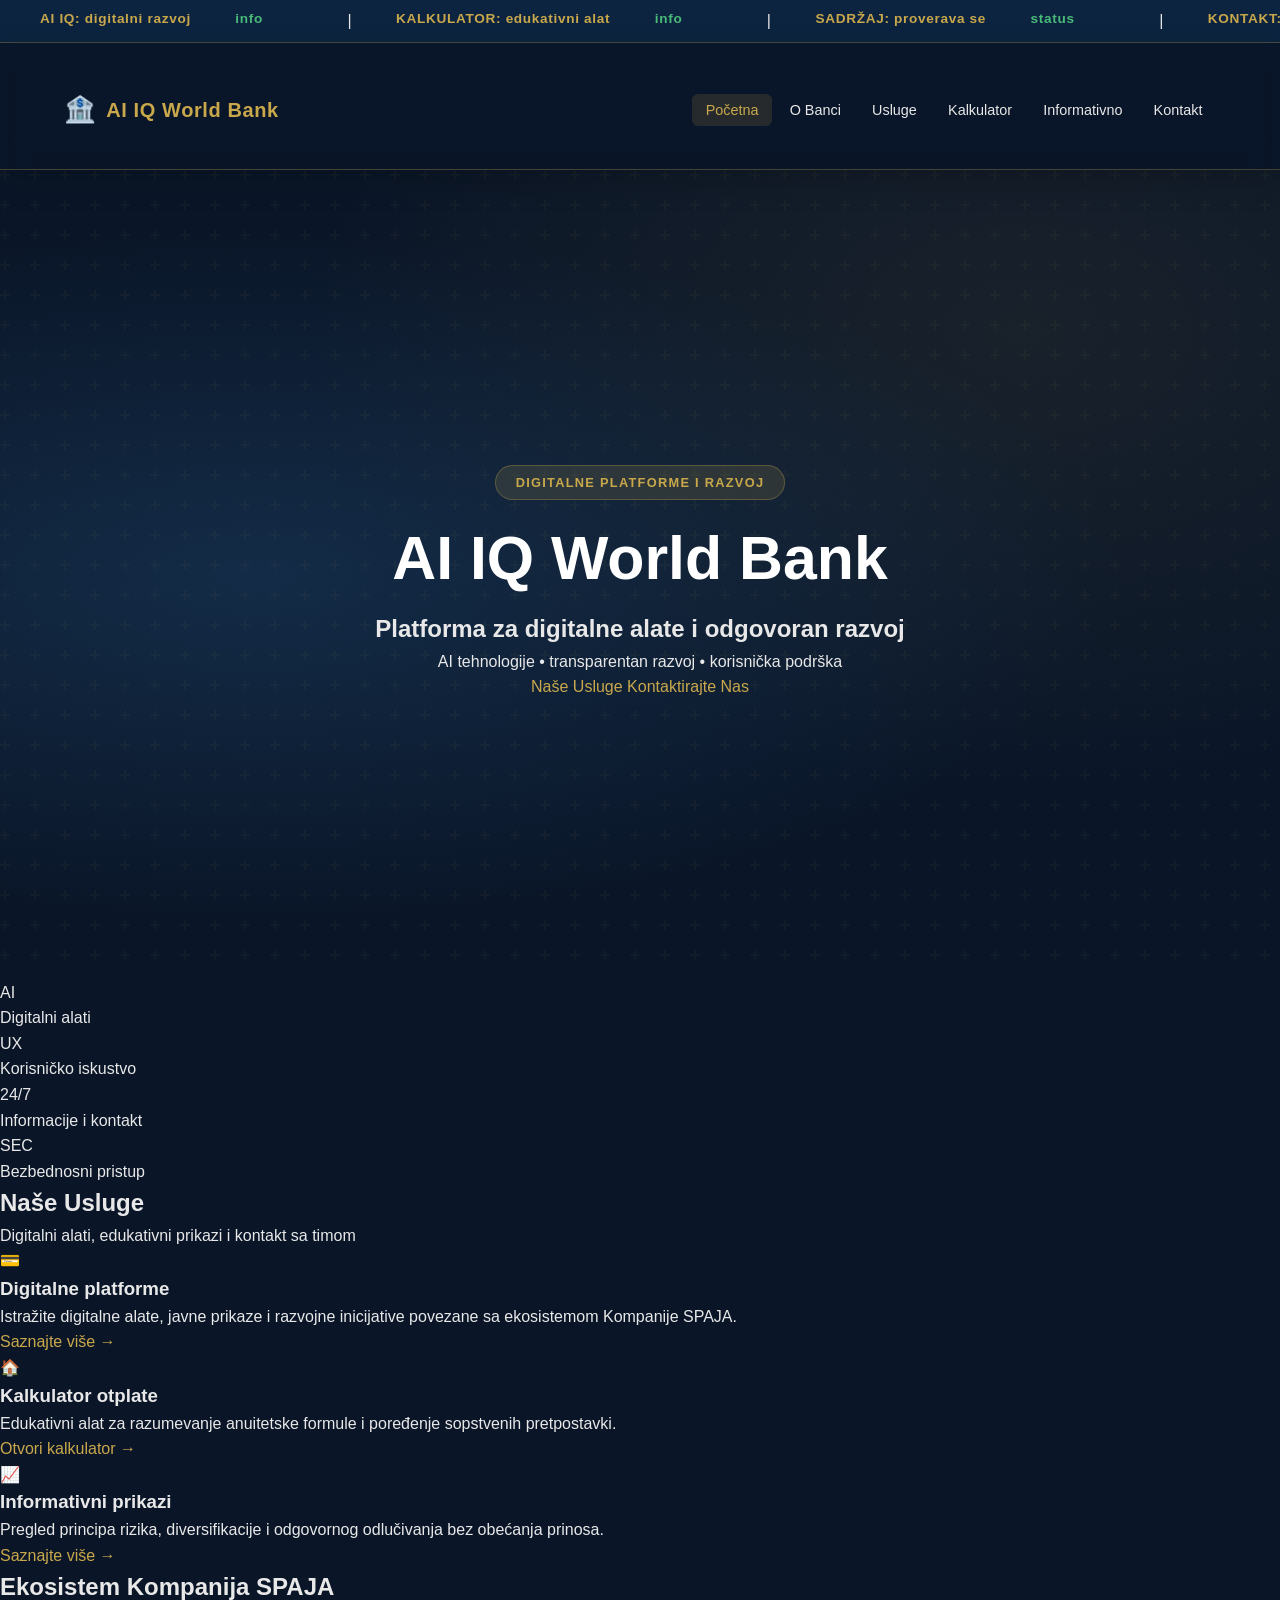
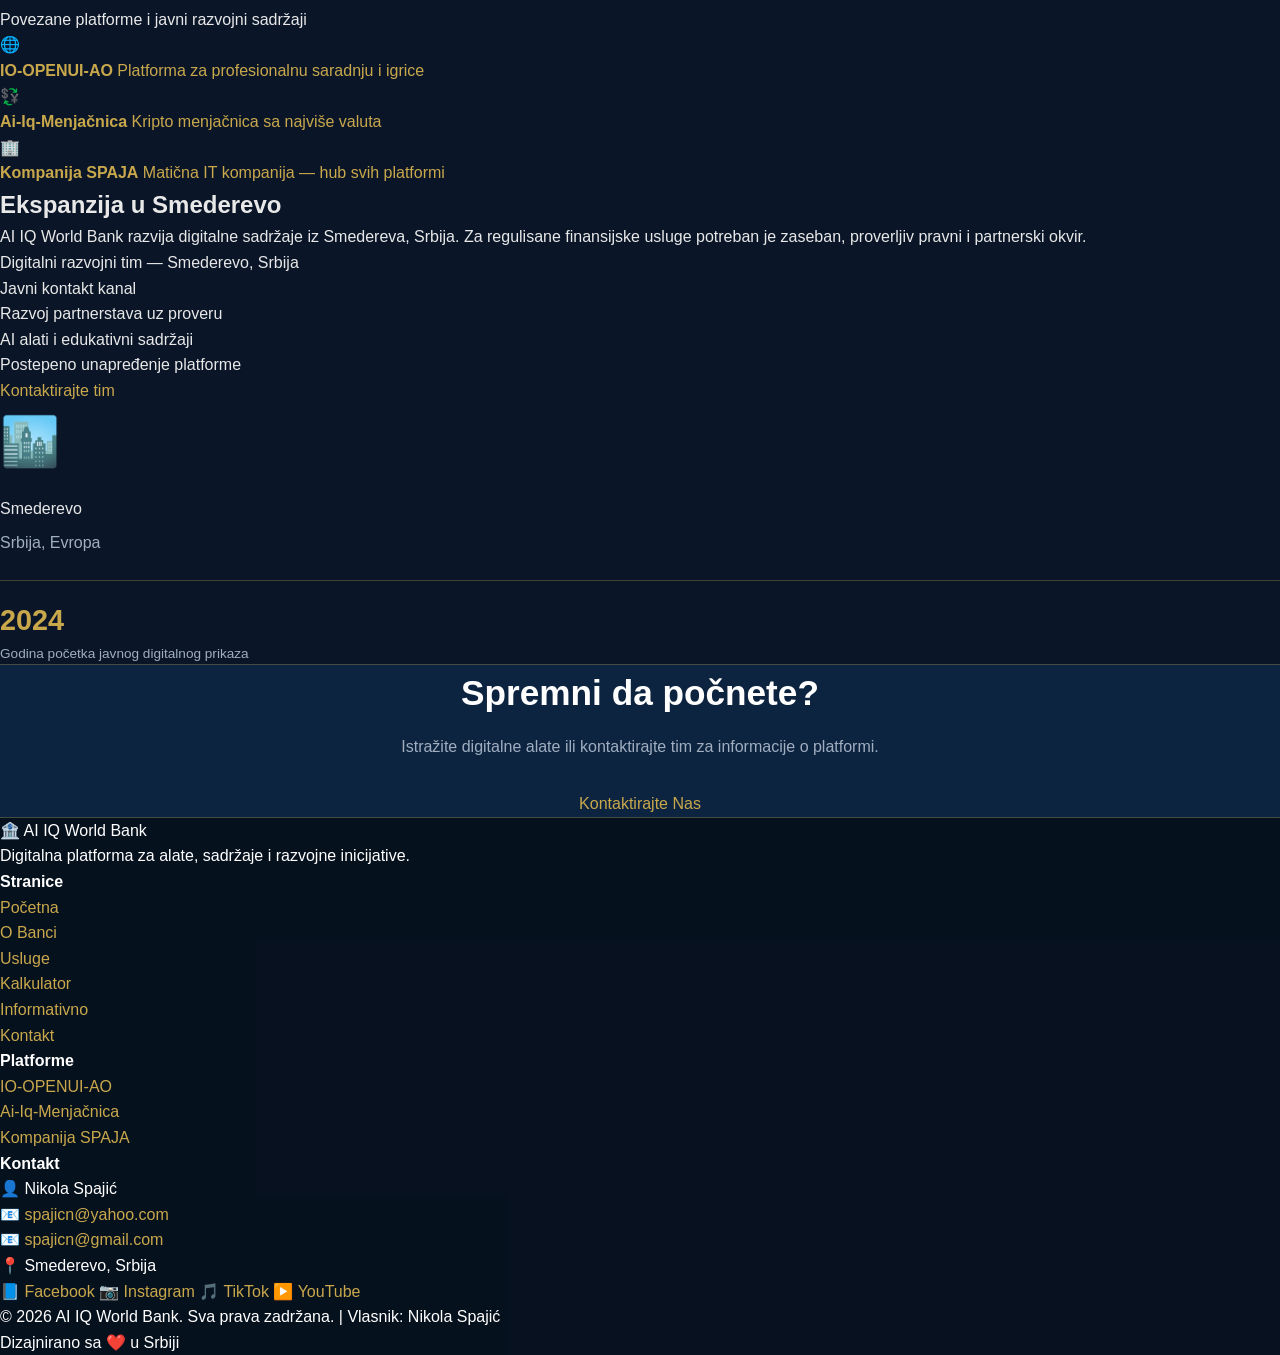
==== commit 564b9c33: "Replace unverified financial claims" ====
--- a/index.html
+++ b/index.html
@@ -1,326 +1,218 @@
 <!DOCTYPE html>
-<html lang="en">
+<html lang="sr">
 <head>
-    <meta charset="UTF-8">
-    <meta name="viewport" content="width=device-width, initial-scale=1.0">
-    <title>AI IQ World Bank</title>
-    <link rel="stylesheet" href="styles.css">
+  <meta charset="UTF-8" />
+  <meta name="viewport" content="width=device-width, initial-scale=1.0" />
+  <meta name="description" content="AI IQ World Bank — javni prikaz digitalnih platformi, alata i razvojnih inicijativa." />
+  <title>AI IQ World Bank — Naslovna</title>
+  <link rel="stylesheet" href="styles.css" />
 </head>
 <body>
-    <header class="site-header">
-        <div class="container">
-            <h1>AI IQ World Bank</h1>
-            <p class="hero-copy">One controlled repository for prototype modules, canonical standards, operational plans, and governance protection.</p>
-            <nav aria-label="Primary">
-                <ul class="nav-list">
-                    <li><a href="#overview">Overview</a></li>
-                    <li><a href="#portal">Korisnički portal</a></li>
-                    <li><a href="#architecture">Architecture</a></li>
-                    <li><a href="#operating-model">Operating Model</a></li>
-                    <li><a href="#control-map">Control Map</a></li>
-                    <li><a href="#indekurilanc">INDEKURILANC</a></li>
-                    <li><a href="#standards">Standards</a></li>
-                    <li><a href="#portfolio">Portfolio</a></li>
-                    <li><a href="#governance">Governance</a></li>
-                    <li><a href="#roadmap">Roadmap</a></li>
-                    <li><a href="#contact">Contact</a></li>
-                </ul>
-            </nav>
-        </div>
-    </header>
-    <main class="container">
-        <section id="overview" class="page-section card-stack">
-            <h2>Repository Overview</h2>
-            <p>
-                The repository is designed as one connected system. Standards and governance control how plans and
-                public prototype surfaces evolve, while the prototype makes the active model visible.
-            </p>
-            <div id="pillar-grid" class="pillar-grid"></div>
-        </section>
-
-        <section id="portal" class="page-section portal-section" aria-labelledby="portal-title">
-            <h2 id="portal-title">Korisnički portal</h2>
-            <p>
-                Registracija korisnika i pretplate na digitalne platforme vode se kroz odvojeni korisnički portal.
-                Podaci o platnim karticama se unose isključivo kod ovlašćenog procesora plaćanja, a ne na ovom sajtu.
-            </p>
-            <div class="portal-actions">
-                <a class="portal-action primary" href="https://ai-iq-super-platforma.vercel.app/registracija">Kreirajte korisnički nalog</a>
-                <a class="portal-action secondary" href="https://ai-iq-super-platforma.vercel.app/pretplata">Pogledajte pretplate</a>
-            </div>
-            <p class="supporting-copy">
-                Ponude pretplate odnose se na digitalne platforme. Ovaj javni prikaz ne predstavlja otvaranje bankovnog računa,
-                izdavanje kartice, depozit, kredit ili drugu regulisanu finansijsku uslugu.
-            </p>
-        </section>
-
-        <section id="architecture" class="page-section">
-            <h2>Controlled Architecture</h2>
-            <div class="module-grid architecture-grid">
-                <article class="card module-card">
-                    <h3>Source-of-Truth Hierarchy</h3>
-                    <ol id="source-hierarchy" class="ordered-card-list"></ol>
-                </article>
-                <article class="card module-card">
-                    <h3>Visibility Layers</h3>
-                    <div id="visibility-model" class="mini-card-grid"></div>
-                </article>
-                <article class="card module-card">
-                    <h3>Future Module Path</h3>
-                    <div id="future-modules" class="mini-card-grid"></div>
-                </article>
-                <article class="card module-card">
-                    <h3>Prototype Module Boundaries</h3>
-                    <div id="module-boundaries" class="mini-card-grid"></div>
-                </article>
-            </div>
-        </section>
-
-        <section id="operating-model" class="page-section">
-            <h2>Developer + Creator Operating Model</h2>
-            <p>
-                The repository separates canonical rules, working plans, public-safe outputs, and support communication
-                so the prototype can grow without bypassing governance while every non-trivial change stays tied to
-                controlling source, audience layer, visibility, shared-lane handoff, and release status.
-            </p>
-            <div class="module-grid">
-                <article class="card module-card">
-                    <h3>Execution Lanes</h3>
-                    <div id="narrative-lanes" class="mini-card-grid"></div>
-                </article>
-                <article class="card module-card">
-                    <h3>Repository Work Cycle</h3>
-                    <ol id="repository-work-cycle" class="ordered-card-list"></ol>
-                </article>
-                <article class="card module-card">
-                    <h3>Public-Safe Output Flow</h3>
-                    <ol id="public-output-flow" class="ordered-card-list"></ol>
-                </article>
-                <article class="card module-card">
-                    <h3>Approval Flow</h3>
-                    <ol id="approval-flow" class="ordered-card-list"></ol>
-                </article>
-                <article class="card module-card">
-                    <h3>Release Gates</h3>
-                    <div id="release-gates" class="mini-card-grid"></div>
-                </article>
-                <article class="card module-card">
-                    <h3>Shared Checkpoints</h3>
-                    <ol id="developer-creator-checkpoints" class="ordered-card-list"></ol>
-                </article>
-                <article class="card module-card">
-                    <h3>Change Classes</h3>
-                    <ol id="change-impact-matrix" class="ordered-card-list"></ol>
-                </article>
-                <article class="card module-card">
-                    <h3>Success Criteria</h3>
-                    <ol id="success-criteria" class="ordered-card-list"></ol>
-                </article>
-            </div>
-        </section>
-
-        <section id="control-map" class="page-section">
-            <h2>Controlled Surface Map</h2>
-            <p>
-                Reusable public-safe surfaces should stay mapped to a controlling source, ownership lane,
-                and release expectation before the repository expands into multilingual or dashboard layers.
-            </p>
-            <div class="module-grid">
-                <article class="card module-card">
-                    <h3>Concept Surface Inventory</h3>
-                    <div id="concept-surface-inventory" class="mini-card-grid"></div>
-                </article>
-                <article class="card module-card">
-                    <h3>Public-Safe Output Catalog</h3>
-                    <div id="public-output-catalog" class="mini-card-grid"></div>
-                </article>
-            </div>
-        </section>
-
-        <section id="indekurilanc" class="page-section" aria-labelledby="indekurilanc-title">
-            <h2 id="indekurilanc-title">INDEKURILANC</h2>
-            <p>
-                INDEKURILANC is the active repository scoring baseline for AI capability maturity.
-                The current standard keeps three weighted dimensions and requires an operational interpretation.
-            </p>
-            <div class="indekurilanc-grid">
-                <article class="card indekurilanc-card">
-                    <h3>Baseline Standard</h3>
-                    <ul id="indekurilanc-standard-list">
-                        <li>Infrastructure: 40%</li>
-                        <li>Skills: 35%</li>
-                        <li>Governance: 25%</li>
-                        <li>Active reference: INDEKURILANC-STD-V1</li>
-                    </ul>
-                    <p>
-                        Use the score as a structured readiness indicator, not as a substitute for a full business,
-                        governance, or licensing review.
-                    </p>
-                </article>
-                <article class="card indekurilanc-card" aria-labelledby="calculator-title">
-                    <h3 id="calculator-title">Readiness Calculator</h3>
-                    <form id="indekurilanc-form" novalidate>
-                        <label for="infrastructure-score">Infrastructure (0-100)</label>
-                        <input id="infrastructure-score" name="infrastructure" type="number" min="0" max="100" required>
-
-                        <label for="skills-score">Skills (0-100)</label>
-                        <input id="skills-score" name="skills" type="number" min="0" max="100" required>
-
-                        <label for="governance-score">Governance (0-100)</label>
-                        <input id="governance-score" name="governance" type="number" min="0" max="100" required>
-
-                        <div class="button-row">
-                            <button type="submit">Calculate INDEKURILANC</button>
-                            <button type="button" id="indekurilanc-reset">Reset</button>
-                        </div>
-                    </form>
-                    <p id="indekurilanc-feedback" class="indekurilanc-feedback" aria-live="polite"></p>
-                </article>
-                <article class="card indekurilanc-card">
-                    <h3>Result</h3>
-                    <dl id="indekurilanc-result" class="indekurilanc-result" aria-live="polite">
-                        <div>
-                            <dt>Index Score</dt>
-                            <dd id="indekurilanc-score">-</dd>
-                        </div>
-                        <div>
-                            <dt>Status</dt>
-                            <dd id="indekurilanc-status">Not Calculated</dd>
-                        </div>
-                        <div>
-                            <dt>Interpretation</dt>
-                            <dd id="indekurilanc-summary">Run the calculator to generate an operational interpretation.</dd>
-                        </div>
-                        <div>
-                            <dt>Priority Focus</dt>
-                            <dd id="indekurilanc-priority">Awaiting input</dd>
-                        </div>
-                        <div>
-                            <dt>Next Controlled Step</dt>
-                            <dd id="indekurilanc-next-step">Update the inputs to see the recommended next repository move.</dd>
-                        </div>
-                        <div>
-                            <dt>Standard</dt>
-                            <dd id="indekurilanc-standard">INDEKURILANC-STD-V1</dd>
-                        </div>
-                    </dl>
-                </article>
-                <article class="card indekurilanc-card">
-                    <h3>Weighted Contribution View</h3>
-                    <div id="indekurilanc-contributions" class="metric-list" aria-live="polite"></div>
-                </article>
-                <article class="card indekurilanc-card">
-                    <h3>Maturity Bands</h3>
-                    <div id="maturity-bands" class="mini-card-grid"></div>
-                </article>
-            </div>
-        </section>
-
-        <section id="standards" class="page-section">
-            <h2>Standards</h2>
-            <div class="reference-grid">
-                <article class="card reference-card">
-                    <h3>INDEKURILANC</h3>
-                    <p>Canonical score model, maturity bands, outputs, and change-control rules.</p>
-                    <p><code>standards/indekurilanc-standard.md</code></p>
-                </article>
-                <article class="card reference-card">
-                    <h3>Glossary</h3>
-                    <p>Controlled terminology for repository content, visibility, and future extensions.</p>
-                    <p><code>standards/glossary.md</code></p>
-                </article>
-                <article class="card reference-card">
-                    <h3>DINAR</h3>
-                    <p>Controlled internal/scenario unit with explicit status and usage rules.</p>
-                    <p><code>dinar-standard-plan.md</code></p>
-                </article>
-            </div>
-        </section>
-
-        <section id="portfolio" class="page-section">
-            <h2>Document Portfolio</h2>
-            <div class="portfolio-grid">
-                <article class="card portfolio-card">
-                    <h3>Business and KPI analysis</h3>
-                    <p><code>ai-iq-world-bank-poslovni-izvestaj.md</code></p>
-                </article>
-                <article class="card portfolio-card">
-                    <h3>Asset registry and sanitization</h3>
-                    <p><code>investiciona-i-operativna-imovina-registar-plan.md</code></p>
-                </article>
-                <article class="card portfolio-card">
-                    <h3>Public transparency and policy</h3>
-                    <p><code>javni-prikaz-emisija-i-kamatna-politika-plan.md</code></p>
-                </article>
-                <article class="card portfolio-card">
-                    <h3>Legal and external claim handling</h3>
-                    <p><code>eksterni-repozitorijum-pravni-navod-plan.md</code></p>
-                </article>
-                <article class="card portfolio-card">
-                    <h3>Licensing and activity expansion</h3>
-                    <p><code>globalni-licencni-okvir-i-delatnosti-plan.md</code></p>
-                </article>
-                <article class="card portfolio-card">
-                    <h3>Support communication</h3>
-                    <p><code>vercel-naplata-poruka-plan.md</code> and <code>github-naplata-poruka-plan.md</code></p>
-                </article>
-            </div>
-            <p class="supporting-copy">See <code>docs/document-portfolio.md</code> for status, dependencies, risk, and usage order.</p>
-        </section>
-
-        <section id="governance" class="page-section">
-            <h2>Governance</h2>
-            <div class="reference-grid">
-                <article class="card reference-card">
-                    <h3>Repository Charter</h3>
-                    <p>Defines purpose, pillars, structure lock, hierarchy, and approval expectations.</p>
-                    <p><code>governance/repo-charter.md</code></p>
-                </article>
-                <article class="card reference-card">
-                    <h3>Document Lifecycle</h3>
-                    <p>Defines control metadata, statuses, visibility, review checkpoints, and linking rules.</p>
-                    <p><code>governance/document-lifecycle.md</code></p>
-                </article>
-                <article class="card reference-card">
-                    <h3>Sensitive Content Review</h3>
-                    <p>Pre-commit checklist for sanitization, visibility, and publication safety.</p>
-                    <p><code>config/sensitive-content-review-checklist.md</code></p>
-                </article>
-            </div>
-        </section>
-
-        <section id="roadmap" class="page-section">
-            <h2>Roadmap</h2>
-            <ol id="roadmap-list" class="roadmap-list">
-                <li><strong>Foundation stabilization:</strong> structure, hierarchy, standards, and validation.</li>
-                <li><strong>Product strengthening:</strong> clearer prototype surfaces, score breakdowns, and standard-aligned outputs.</li>
-                <li><strong>Portfolio alignment:</strong> roadmap, operating model, ownership, and document metadata.</li>
-                <li><strong>Creator and support alignment:</strong> public-safe messaging plus structured support workflows.</li>
-                <li><strong>Lifecycle enforcement and platform growth:</strong> controlled modular expansion and release gates.</li>
-            </ol>
-            <p class="supporting-copy">Detailed sequencing lives in <code>docs/repository-roadmap.md</code>.</p>
-        </section>
-
-        <section id="contact" class="page-section">
-            <h2>Contact</h2>
-            <p>If you have questions about the repository, prototype direction, or document framework, use the listed owner channels.</p>
-            <ul class="contact-list">
-                <li>Email: <a href="mailto:spajicn@yahoo.com">spajicn@yahoo.com</a></li>
-                <li>Email: <a href="mailto:spajicn@gmail.com">spajicn@gmail.com</a></li>
-                <li><a href="https://www.facebook.com/Spaja86">Facebook Page 1</a></li>
-                <li><a href="https://www.facebook.com/profile.php?id=61583240952997">Facebook Page 2</a></li>
-                <li><a href="https://www.instagram.com/spaja.1986">Instagram</a></li>
-                <li><a href="https://www.tiktok.com/@spaja.1986">TikTok</a></li>
-                <li><a href="https://www.youtube.com/@spajanikopenevolution?si=9JIUkOKsxLcRn">YouTube</a></li>
-            </ul>
-        </section>
-    </main>
-    <footer class="site-footer">
-        <div class="container">
-            <p>&copy; 2026 AI IQ World Bank. All rights reserved.</p>
-            <p>Owner: Nikola Spajić</p>
-        </div>
-    </footer>
-    <script src="script.js"></script>
+
+<!-- ══ TICKER BAR ══════════════════════════════════════════════ -->
+<div class="ticker-wrapper" aria-label="Status platforme">
+  <div class="ticker-track"></div>
+</div>
+
+<!-- ══ HEADER ═════════════════════════════════════════════════ -->
+<header class="site-header">
+  <div class="nav-inner">
+    <a href="index.html" class="nav-logo" aria-label="AI IQ World Bank početna">
+      <span class="logo-icon">🏦</span>
+      <span>AI IQ World Bank</span>
+    </a>
+    <nav aria-label="Glavna navigacija">
+      <ul class="nav-links" id="navLinks">
+        <li><a href="index.html">Početna</a></li>
+        <li><a href="about.html">O Banci</a></li>
+        <li><a href="services.html">Usluge</a></li>
+        <li><a href="loans.html">Kalkulator</a></li>
+        <li><a href="investments.html">Informativno</a></li>
+        <li><a href="contact.html">Kontakt</a></li>
+      </ul>
+    </nav>
+    <button class="hamburger" id="hamburger" aria-label="Otvori meni" aria-expanded="false">
+      <span></span><span></span><span></span>
+    </button>
+  </div>
+</header>
+
+<!-- ══ HERO ════════════════════════════════════════════════════ -->
+<section class="hero">
+  <div class="hero-content">
+    <div class="hero-badge">Digitalne platforme i razvoj</div>
+    <h1>AI IQ <span>World Bank</span></h1>
+    <h2>Platforma za digitalne alate i odgovoran razvoj</h2>
+    <p>AI tehnologije &bull; transparentan razvoj &bull; korisnička podrška</p>
+    <div class="hero-buttons">
+      <a href="services.html" class="btn-primary">Naše Usluge</a>
+      <a href="contact.html" class="btn-secondary">Kontaktirajte Nas</a>
+    </div>
+  </div>
+</section>
+
+<!-- ══ PLATFORM PRINCIPLES ════════════════════════════════ -->
+<div class="stats-section">
+  <div class="stats-grid">
+    <div class="stat-item animate-hidden"><span class="stat-number">AI</span><div class="stat-label">Digitalni alati</div></div>
+    <div class="stat-item animate-hidden"><span class="stat-number">UX</span><div class="stat-label">Korisničko iskustvo</div></div>
+    <div class="stat-item animate-hidden"><span class="stat-number">24/7</span><div class="stat-label">Informacije i kontakt</div></div>
+    <div class="stat-item animate-hidden"><span class="stat-number">SEC</span><div class="stat-label">Bezbednosni pristup</div></div>
+  </div>
+</div>
+
+<!-- ══ SERVICES PREVIEW ════════════════════════════════════════ -->
+<section>
+  <div class="section-inner">
+    <div class="section-title animate-hidden">
+      <h2>Naše Usluge</h2>
+      <p>Digitalni alati, edukativni prikazi i kontakt sa timom</p>
+      <div class="gold-line"></div>
+    </div>
+    <div class="cards-grid">
+      <div class="card animate-hidden">
+        <div class="card-icon">💳</div>
+        <h3>Digitalne platforme</h3>
+        <p>Istražite digitalne alate, javne prikaze i razvojne inicijative povezane sa ekosistemom Kompanije SPAJA.</p>
+        <a href="services.html" class="card-link">Saznajte više →</a>
+      </div>
+      <div class="card animate-hidden">
+        <div class="card-icon">🏠</div>
+        <h3>Kalkulator otplate</h3>
+        <p>Edukativni alat za razumevanje anuitetske formule i poređenje sopstvenih pretpostavki.</p>
+        <a href="loans.html" class="card-link">Otvori kalkulator →</a>
+      </div>
+      <div class="card animate-hidden">
+        <div class="card-icon">📈</div>
+        <h3>Informativni prikazi</h3>
+        <p>Pregled principa rizika, diversifikacije i odgovornog odlučivanja bez obećanja prinosa.</p>
+        <a href="investments.html" class="card-link">Saznajte više →</a>
+      </div>
+    </div>
+  </div>
+</section>
+
+<!-- ══ PLATFORMS ═══════════════════════════════════════════════ -->
+<section class="platforms-section" id="platforms">
+  <div class="section-inner">
+    <div class="section-title animate-hidden">
+      <h2>Ekosistem Kompanija SPAJA</h2>
+      <p>Povezane platforme i javni razvojni sadržaji</p>
+      <div class="gold-line"></div>
+    </div>
+    <div class="platform-grid">
+      <a href="https://io-openui-ao.vercel.app" class="platform-card animate-hidden" target="_blank" rel="noopener">
+        <span class="platform-icon">🌐</span>
+        <div class="platform-card-text">
+          <strong>IO-OPENUI-AO</strong>
+          <span>Platforma za profesionalnu saradnju i igrice</span>
+        </div>
+      </a>
+      <a href="https://github.com/spaja86/Ai-Iq-Menja-nica" class="platform-card animate-hidden" target="_blank" rel="noopener">
+        <span class="platform-icon">💱</span>
+        <div class="platform-card-text">
+          <strong>Ai-Iq-Menjačnica</strong>
+          <span>Kripto menjačnica sa najviše valuta</span>
+        </div>
+      </a>
+      <a href="https://github.com/spaja86/Kompanija-SPAJA" class="platform-card animate-hidden" target="_blank" rel="noopener">
+        <span class="platform-icon">🏢</span>
+        <div class="platform-card-text">
+          <strong>Kompanija SPAJA</strong>
+          <span>Matična IT kompanija — hub svih platformi</span>
+        </div>
+      </a>
+    </div>
+  </div>
+</section>
+
+<!-- ══ SMEDEREVO EXPANSION ═════════════════════════════════════ -->
+<section class="smederevo-section">
+  <div class="section-inner">
+    <div class="smederevo-content">
+      <div class="animate-hidden">
+        <h2>Ekspanzija u Smederevo</h2>
+        <p>AI IQ World Bank razvija digitalne sadržaje iz Smedereva, Srbija. Za regulisane finansijske usluge potreban je zaseban, proverljiv pravni i partnerski okvir.</p>
+        <ul class="expansion-list">
+          <li>Digitalni razvojni tim — Smederevo, Srbija</li>
+          <li>Javni kontakt kanal</li>
+          <li>Razvoj partnerstava uz proveru</li>
+          <li>AI alati i edukativni sadržaji</li>
+          <li>Postepeno unapređenje platforme</li>
+        </ul>
+        <a href="contact.html" class="btn-primary">Kontaktirajte tim</a>
+      </div>
+      <div class="smederevo-visual animate-hidden">
+        <div style="font-size:3rem; margin-bottom:1rem;">🏙️</div>
+        <div class="city-name">Smederevo</div>
+        <p style="color:var(--bank-muted); margin-top:0.5rem;">Srbija, Evropa</p>
+        <div style="margin-top:1.5rem; padding-top:1rem; border-top:1px solid var(--glass-border);">
+          <div style="color:var(--bank-gold); font-size:1.8rem; font-weight:800;">2024</div>
+          <div style="color:var(--bank-muted); font-size:0.85rem;">Godina početka javnog digitalnog prikaza</div>
+        </div>
+      </div>
+    </div>
+  </div>
+</section>
+
+<!-- ══ CTA ══════════════════════════════════════════════════════ -->
+<section style="text-align:center; background:var(--bank-mid); border-top:1px solid var(--glass-border); border-bottom:1px solid var(--glass-border);">
+  <div class="section-inner">
+    <div class="animate-hidden">
+      <h2 style="font-size:clamp(1.5rem,3vw,2.2rem); color:#fff; margin-bottom:0.75rem;">Spremni da počnete?</h2>
+      <p style="color:var(--bank-muted); margin-bottom:2rem; max-width:500px; margin-left:auto; margin-right:auto;">Istražite digitalne alate ili kontaktirajte tim za informacije o platformi.</p>
+      <a href="contact.html" class="btn-primary">Kontaktirajte Nas</a>
+    </div>
+  </div>
+</section>
+
+<!-- ══ FOOTER ══════════════════════════════════════════════════ -->
+<footer class="site-footer">
+  <div class="footer-grid">
+    <div class="footer-brand">
+      <div class="logo-text">🏦 AI IQ World Bank</div>
+      <p>Digitalna platforma za alate, sadržaje i razvojne inicijative.</p>
+    </div>
+    <div class="footer-col">
+      <h4>Stranice</h4>
+      <ul>
+        <li><a href="index.html">Početna</a></li>
+        <li><a href="about.html">O Banci</a></li>
+        <li><a href="services.html">Usluge</a></li>
+        <li><a href="loans.html">Kalkulator</a></li>
+        <li><a href="investments.html">Informativno</a></li>
+        <li><a href="contact.html">Kontakt</a></li>
+      </ul>
+    </div>
+    <div class="footer-col">
+      <h4>Platforme</h4>
+      <ul>
+        <li><a href="https://io-openui-ao.vercel.app" target="_blank" rel="noopener">IO-OPENUI-AO</a></li>
+        <li><a href="https://github.com/spaja86/Ai-Iq-Menja-nica" target="_blank" rel="noopener">Ai-Iq-Menjačnica</a></li>
+        <li><a href="https://github.com/spaja86/Kompanija-SPAJA" target="_blank" rel="noopener">Kompanija SPAJA</a></li>
+      </ul>
+    </div>
+    <div class="footer-col footer-contact">
+      <h4>Kontakt</h4>
+      <p>👤 Nikola Spajić</p>
+      <p>📧 <a href="mailto:spajicn@yahoo.com">spajicn@yahoo.com</a></p>
+      <p>📧 <a href="mailto:spajicn@gmail.com">spajicn@gmail.com</a></p>
+      <p>📍 Smederevo, Srbija</p>
+      <div class="footer-social">
+        <a href="https://www.facebook.com/Spaja86" target="_blank" rel="noopener">📘 Facebook</a>
+        <a href="https://www.instagram.com/spaja.1986" target="_blank" rel="noopener">📷 Instagram</a>
+        <a href="https://www.tiktok.com/@spaja.1986" target="_blank" rel="noopener">🎵 TikTok</a>
+        <a href="https://www.youtube.com/@spajanikopenevolution" target="_blank" rel="noopener">▶️ YouTube</a>
+      </div>
+    </div>
+  </div>
+  <div class="footer-bottom">
+    <p>© <span id="footer-year">2026</span> AI IQ World Bank. Sva prava zadržana. | Vlasnik: Nikola Spajić</p>
+    <p>Dizajnirano sa ❤️ u Srbiji</p>
+  </div>
+</footer>
+
+<script src="js/ticker.js"></script>
+<script src="js/main.js"></script>
 </body>
 </html>
--- a/styles.css
+++ b/styles.css
@@ -1,3 +1,33 @@
+/* ============================================================
+   AI IQ World Bank — Professional Banking Theme
+   ============================================================ */
+
+/* Custom Properties */
+:root {
+  --bank-dark:    #0a1628;
+  --bank-blue:    #1a3a5c;
+  --bank-mid:     #0d2440;
+  --bank-gold:    #c9a84c;
+  --bank-gold-lt: #e6c870;
+  --bank-light:   #f8f9fa;
+  --bank-text:    #e8e8e8;
+  --bank-muted:   #a0aec0;
+  --glass-bg:     rgba(10, 22, 40, 0.85);
+  --glass-border: rgba(201, 168, 76, 0.3);
+  --transition:   0.3s ease;
+  --shadow:       0 8px 32px rgba(0,0,0,0.4);
+  --radius:       12px;
+}
+
+/* Reset */
+*, *::before, *::after { box-sizing: border-box; margin: 0; padding: 0; }
+html { scroll-behavior: smooth; font-size: 16px; }
+body {
+  font-family: 'Segoe UI', Arial, sans-serif;
+  background: var(--bank-dark);
+  color: var(--bank-text);
+  line-height: 1.6;
+  overflow-x: hidden;
 body {
     margin: 0;
     font-family: Arial, sans-serif;
@@ -33,7 +63,142 @@
     margin: 0 0 20px;
     color: #dce9f7;
 }
-
+a { color: var(--bank-gold); text-decoration: none; transition: color var(--transition); }
+a:hover { color: var(--bank-gold-lt); }
+img { max-width: 100%; display: block; }
+
+/* ===================== TICKER BAR ===================== */
+.ticker-wrapper {
+  background: var(--bank-mid);
+  border-bottom: 1px solid var(--glass-border);
+  overflow: hidden;
+  padding: 8px 0;
+  position: relative;
+  z-index: 999;
+}
+.ticker-track {
+  display: flex;
+  white-space: nowrap;
+  animation: tickerScroll 40s linear infinite;
+}
+.ticker-track span {
+  color: var(--bank-gold);
+  font-size: 0.85rem;
+  font-weight: 600;
+  letter-spacing: 0.05em;
+  padding: 0 2.5rem;
+}
+.ticker-track span.up   { color: #48bb78; }
+.ticker-track span.down { color: #fc8181; }
+@keyframes tickerScroll {
+  0%   { transform: translateX(0); }
+  100% { transform: translateX(-50%); }
+}
+
+/* ===================== HEADER / NAV ===================== */
+.site-header {
+  position: sticky;
+  top: 0;
+  z-index: 1000;
+  background: var(--glass-bg);
+  backdrop-filter: blur(12px);
+  -webkit-backdrop-filter: blur(12px);
+  border-bottom: 1px solid var(--glass-border);
+  transition: box-shadow var(--transition);
+}
+.site-header.scrolled { box-shadow: 0 4px 24px rgba(0,0,0,0.5); }
+.nav-inner {
+  max-width: 1200px;
+  margin: 0 auto;
+  padding: 0 1.5rem;
+  height: 70px;
+  display: flex;
+  align-items: center;
+  justify-content: space-between;
+}
+.nav-logo {
+  display: flex;
+  align-items: center;
+  gap: 0.6rem;
+  font-size: 1.25rem;
+  font-weight: 700;
+  color: var(--bank-gold);
+  letter-spacing: 0.03em;
+}
+.nav-logo .logo-icon { font-size: 1.6rem; }
+.nav-links { display: flex; list-style: none; gap: 0.25rem; }
+.nav-links a {
+  color: var(--bank-text);
+  padding: 0.5rem 0.85rem;
+  border-radius: 6px;
+  font-size: 0.9rem;
+  font-weight: 500;
+  transition: background var(--transition), color var(--transition);
+}
+.nav-links a:hover,
+.nav-links a.active {
+  background: rgba(201, 168, 76, 0.15);
+  color: var(--bank-gold);
+}
+.hamburger {
+  display: none;
+  flex-direction: column;
+  gap: 5px;
+  cursor: pointer;
+  background: none;
+  border: none;
+  padding: 4px;
+}
+.hamburger span {
+  display: block;
+  width: 24px;
+  height: 2px;
+  background: var(--bank-gold);
+  border-radius: 2px;
+  transition: var(--transition);
+}
+
+/* ===================== HERO ===================== */
+.hero {
+  min-height: 90vh;
+  display: flex;
+  align-items: center;
+  justify-content: center;
+  text-align: center;
+  padding: 4rem 1.5rem 3rem;
+  background:
+    radial-gradient(ellipse at 20% 50%, rgba(26,58,92,0.6) 0%, transparent 60%),
+    radial-gradient(ellipse at 80% 20%, rgba(201,168,76,0.08) 0%, transparent 50%),
+    var(--bank-dark);
+  position: relative;
+  overflow: hidden;
+}
+.hero::before {
+  content: '';
+  position: absolute;
+  inset: 0;
+  background: url("data:image/svg+xml,%3Csvg width='60' height='60' viewBox='0 0 60 60' xmlns='http://www.w3.org/2000/svg'%3E%3Cg fill='none' fill-rule='evenodd'%3E%3Cg fill='%23c9a84c' fill-opacity='0.04'%3E%3Cpath d='M36 34v-4h-2v4h-4v2h4v4h2v-4h4v-2h-4zm0-30V0h-2v4h-4v2h4v4h2V6h4V4h-4zM6 34v-4H4v4H0v2h4v4h2v-4h4v-2H6zM6 4V0H4v4H0v2h4v4h2V6h4V4H6z'/%3E%3C/g%3E%3C/g%3E%3C/svg%3E");
+}
+.hero-content { position: relative; z-index: 1; max-width: 800px; }
+.hero-badge {
+  display: inline-block;
+  background: rgba(201,168,76,0.15);
+  border: 1px solid var(--glass-border);
+  color: var(--bank-gold);
+  font-size: 0.8rem;
+  font-weight: 600;
+  letter-spacing: 0.1em;
+  text-transform: uppercase;
+  padding: 0.4rem 1.2rem;
+  border-radius: 999px;
+  margin-bottom: 1.5rem;
+}
+.hero h1 {
+  font-size: clamp(2.2rem, 5vw, 3.8rem);
+  font-weight: 800;
+  color: #fff;
+  line-height: 1.15;
+  margin-bottom: 1rem;
 .nav-list {
     display: flex;
     flex-wrap: wrap;
@@ -59,44 +224,6 @@
 
 main {
     padding: 28px 0 48px;
-}
-
-.portal-section {
-    border: 1px solid #aac4df;
-}
-
-.portal-actions {
-    display: flex;
-    flex-wrap: wrap;
-    gap: 12px;
-    margin: 20px 0;
-}
-
-.portal-action {
-    display: inline-flex;
-    align-items: center;
-    justify-content: center;
-    min-height: 44px;
-    padding: 10px 16px;
-    border-radius: 10px;
-    font-weight: 700;
-    text-decoration: none;
-}
-
-.portal-action.primary {
-    background: #0b63ce;
-    color: #fff;
-}
-
-.portal-action.secondary {
-    border: 1px solid #0b63ce;
-    color: #0b3f80;
-}
-
-.portal-action:hover,
-.portal-action:focus-visible {
-    outline: 3px solid #74aee8;
-    outline-offset: 3px;
 }
 
 .page-section {
@@ -182,7 +309,162 @@
 .mini-card-meta li + li {
     margin-top: 6px;
 }
-
+.hero h1 span { color: var(--bank-gold); }
+.hero h2 {
+  font-size: clamp(1rem, 2.5vw, 1.4rem);
+  font-weight: 400;
+  color: var(--bank-muted);
+  margin-bottom: 1.25rem;
+}
+.hero p { font-size: 1rem; color: var(--bank-muted); margin-bottom: 2.5rem; }
+.hero-buttons { display: flex; gap: 1rem; justify-content: center; flex-wrap: wrap; }
+
+/* ===================== BUTTONS ===================== */
+.btn-primary {
+  background: linear-gradient(135deg, var(--bank-gold), var(--bank-gold-lt));
+  color: var(--bank-dark);
+  font-weight: 700;
+  padding: 0.85rem 2rem;
+  border-radius: 8px;
+  border: none;
+  cursor: pointer;
+  font-size: 0.95rem;
+  transition: transform var(--transition), box-shadow var(--transition);
+  display: inline-block;
+}
+.btn-primary:hover {
+  transform: translateY(-2px);
+  box-shadow: 0 8px 24px rgba(201,168,76,0.4);
+  color: var(--bank-dark);
+}
+.btn-secondary {
+  background: transparent;
+  color: var(--bank-gold);
+  font-weight: 600;
+  padding: 0.85rem 2rem;
+  border-radius: 8px;
+  border: 1px solid var(--glass-border);
+  cursor: pointer;
+  font-size: 0.95rem;
+  transition: background var(--transition), border-color var(--transition);
+  display: inline-block;
+}
+.btn-secondary:hover {
+  background: rgba(201,168,76,0.1);
+  border-color: var(--bank-gold);
+  color: var(--bank-gold);
+}
+
+/* ===================== STATS ===================== */
+.stats-section {
+  background: var(--bank-mid);
+  border-top: 1px solid var(--glass-border);
+  border-bottom: 1px solid var(--glass-border);
+  padding: 3rem 1.5rem;
+}
+.stats-grid {
+  max-width: 1000px;
+  margin: 0 auto;
+  display: grid;
+  grid-template-columns: repeat(auto-fit, minmax(180px, 1fr));
+  gap: 2rem;
+  text-align: center;
+}
+.stat-item { padding: 1rem; }
+.stat-number {
+  font-size: clamp(2rem, 4vw, 2.8rem);
+  font-weight: 800;
+  color: var(--bank-gold);
+  display: block;
+  line-height: 1.1;
+}
+.stat-label { font-size: 0.9rem; color: var(--bank-muted); margin-top: 0.4rem; }
+
+/* ===================== SECTIONS ===================== */
+section { padding: 5rem 1.5rem; }
+.section-inner { max-width: 1200px; margin: 0 auto; }
+.section-title { text-align: center; margin-bottom: 3rem; }
+.section-title h2 {
+  font-size: clamp(1.6rem, 3.5vw, 2.4rem);
+  font-weight: 700;
+  color: #fff;
+  margin-bottom: 0.75rem;
+}
+.section-title p { color: var(--bank-muted); font-size: 1.05rem; max-width: 560px; margin: 0 auto; }
+.gold-line {
+  width: 60px; height: 3px;
+  background: var(--bank-gold);
+  margin: 0.8rem auto 0;
+  border-radius: 2px;
+}
+
+/* ===================== CARDS ===================== */
+.cards-grid { display: grid; grid-template-columns: repeat(auto-fit, minmax(280px, 1fr)); gap: 1.5rem; }
+.card {
+  background: var(--bank-mid);
+  border: 1px solid var(--glass-border);
+  border-radius: var(--radius);
+  padding: 2rem;
+  transition: transform var(--transition), box-shadow var(--transition), border-color var(--transition);
+  position: relative;
+  overflow: hidden;
+}
+.card::before {
+  content: '';
+  position: absolute;
+  top: 0; left: 0; right: 0;
+  height: 3px;
+  background: linear-gradient(90deg, var(--bank-gold), var(--bank-gold-lt));
+  transform: scaleX(0);
+  transform-origin: left;
+  transition: transform var(--transition);
+}
+.card:hover { transform: translateY(-6px); box-shadow: var(--shadow); border-color: var(--bank-gold); }
+.card:hover::before { transform: scaleX(1); }
+.card-icon { font-size: 2.5rem; margin-bottom: 1rem; }
+.card h3 { font-size: 1.15rem; font-weight: 700; color: #fff; margin-bottom: 0.6rem; }
+.card p { color: var(--bank-muted); font-size: 0.95rem; line-height: 1.6; }
+.card-link { display: inline-block; margin-top: 1.2rem; color: var(--bank-gold); font-size: 0.9rem; font-weight: 600; }
+
+/* ===================== PLATFORMS ===================== */
+.platforms-section { background: var(--bank-mid); }
+.platform-grid { display: grid; grid-template-columns: repeat(auto-fit, minmax(260px, 1fr)); gap: 1.25rem; }
+.platform-card {
+  background: var(--bank-dark);
+  border: 1px solid var(--glass-border);
+  border-radius: var(--radius);
+  padding: 1.5rem 1.75rem;
+  display: flex;
+  align-items: center;
+  gap: 1rem;
+  transition: transform var(--transition), box-shadow var(--transition);
+  color: var(--bank-text);
+}
+.platform-card:hover {
+  transform: translateY(-4px);
+  box-shadow: 0 8px 24px rgba(201,168,76,0.2);
+  border-color: var(--bank-gold);
+  color: var(--bank-gold-lt);
+}
+.platform-card .platform-icon { font-size: 2rem; flex-shrink: 0; }
+.platform-card-text strong { display: block; color: #fff; font-size: 1rem; }
+.platform-card-text span   { font-size: 0.85rem; color: var(--bank-muted); }
+
+/* ===================== SMEDEREVO ===================== */
+.smederevo-section {
+  background: linear-gradient(135deg, var(--bank-dark) 0%, var(--bank-mid) 100%);
+}
+.smederevo-content { display: grid; grid-template-columns: 1fr 1fr; gap: 3rem; align-items: center; }
+.smederevo-content h2 { font-size: clamp(1.5rem, 3vw, 2.2rem); font-weight: 700; color: #fff; margin-bottom: 1rem; }
+.smederevo-content p { color: var(--bank-muted); margin-bottom: 0.8rem; line-height: 1.7; }
+.expansion-list { list-style: none; margin: 1.5rem 0; }
+.expansion-list li {
+  color: var(--bank-text);
+  padding: 0.5rem 0;
+  border-bottom: 1px solid rgba(201,168,76,0.1);
+  display: flex;
+  align-items: center;
+  gap: 0.75rem;
 #indekurilanc-form {
     display: grid;
     gap: 10px;
@@ -214,17 +496,329 @@
     font-weight: 700;
     cursor: pointer;
 }
-
+.expansion-list li::before { content: '✦'; color: var(--bank-gold); font-size: 0.8rem; }
+.smederevo-visual {
+  background: var(--bank-mid);
+  border: 1px solid var(--glass-border);
+  border-radius: var(--radius);
+  padding: 2rem;
+  text-align: center;
+}
+.city-name { font-size: 2rem; font-weight: 800; color: var(--bank-gold); margin-bottom: 0.5rem; }
+
+/* ===================== CALCULATOR ===================== */
+.calculator-wrapper { display: grid; grid-template-columns: 1fr 1fr; gap: 2.5rem; align-items: start; }
+.calc-panel {
+  background: var(--bank-mid);
+  border: 1px solid var(--glass-border);
+  border-radius: var(--radius);
+  padding: 2rem;
+}
+.calc-panel h3 {
+  color: var(--bank-gold);
+  font-size: 1.2rem;
+  font-weight: 700;
+  margin-bottom: 1.5rem;
+  padding-bottom: 0.75rem;
+  border-bottom: 1px solid var(--glass-border);
+}
+.form-group { margin-bottom: 1.25rem; }
+.form-group label { display: block; font-size: 0.9rem; color: var(--bank-muted); margin-bottom: 0.5rem; font-weight: 500; }
+.form-group input[type="range"] { width: 100%; accent-color: var(--bank-gold); margin-bottom: 0.3rem; }
+.form-group input[type="number"],
+.form-group input[type="text"],
+.form-group input[type="email"],
+.form-group select,
+.form-group textarea {
+  width: 100%;
+  background: rgba(255,255,255,0.05);
+  border: 1px solid var(--glass-border);
+  border-radius: 8px;
+  padding: 0.75rem 1rem;
+  color: var(--bank-text);
+  font-size: 0.95rem;
+  transition: border-color var(--transition);
+  font-family: inherit;
+}
+.form-group input:focus,
+.form-group select:focus,
+.form-group textarea:focus {
+  outline: none;
+  border-color: var(--bank-gold);
+  box-shadow: 0 0 0 2px rgba(201,168,76,0.15);
+}
+.range-val { text-align: right; color: var(--bank-gold); font-weight: 700; font-size: 1.1rem; }
+.calc-results { margin-top: 1.5rem; }
+.result-row {
+  display: flex;
+  justify-content: space-between;
+  align-items: center;
+  padding: 0.85rem 0;
+  border-bottom: 1px solid rgba(201,168,76,0.1);
 #indekurilanc-form button[type="submit"] {
     background: #0b63ce;
     color: #fff;
 }
-
+.result-row:last-child { border-bottom: none; }
+.result-label { color: var(--bank-muted); font-size: 0.9rem; }
+.result-value { color: var(--bank-gold); font-weight: 700; font-size: 1.1rem; }
+.result-value.highlight { font-size: 1.4rem; color: var(--bank-gold-lt); }
+canvas#loanChart { margin-top: 1.5rem; max-height: 220px; }
+
+/* ===================== CONTACT ===================== */
+.contact-wrapper { display: grid; grid-template-columns: 1fr 1fr; gap: 2.5rem; }
+.contact-info { padding: 1rem 0; }
+.contact-info h3 { color: var(--bank-gold); font-size: 1.3rem; margin-bottom: 1.5rem; }
+.contact-item { display: flex; align-items: flex-start; gap: 1rem; margin-bottom: 1.25rem; }
+.contact-item .c-icon { font-size: 1.4rem; flex-shrink: 0; margin-top: 0.1rem; }
+.contact-item strong { display: block; color: #fff; margin-bottom: 0.2rem; }
+.contact-item span, .contact-item a { color: var(--bank-muted); font-size: 0.95rem; display: block; }
+.social-links { display: flex; gap: 0.75rem; flex-wrap: wrap; margin-top: 1.5rem; }
+.social-link {
+  background: var(--bank-mid);
+  border: 1px solid var(--glass-border);
+  border-radius: 8px;
+  padding: 0.6rem 1rem;
+  font-size: 0.85rem;
+  color: var(--bank-text);
+  font-weight: 500;
+  transition: background var(--transition), border-color var(--transition);
 #indekurilanc-form button[type="button"] {
     background: #edf4ff;
     color: #0b3f80;
 }
-
+.social-link:hover {
+  background: rgba(201,168,76,0.15);
+  border-color: var(--bank-gold);
+  color: var(--bank-gold);
+}
+.contact-form-panel {
+  background: var(--bank-mid);
+  border: 1px solid var(--glass-border);
+  border-radius: var(--radius);
+  padding: 2rem;
+}
+.contact-form-panel h3 { color: var(--bank-gold); font-size: 1.2rem; margin-bottom: 1.5rem; }
+.form-message {
+  display: none;
+  padding: 1rem;
+  border-radius: 8px;
+  margin-top: 1rem;
+  font-weight: 600;
+  text-align: center;
+}
+.form-message.success { background: rgba(72,187,120,0.15); color: #48bb78; border: 1px solid rgba(72,187,120,0.3); }
+.form-message.error   { background: rgba(252,129,129,0.15); color: #fc8181; border: 1px solid rgba(252,129,129,0.3); }
+
+.form-note {
+  margin: 0 0 1rem;
+  color: var(--bank-muted);
+  font-size: 0.85rem;
+  line-height: 1.5;
+}
+
+/* ===================== INVESTMENTS ===================== */
+.chart-container {
+  background: var(--bank-mid);
+  border: 1px solid var(--glass-border);
+  border-radius: var(--radius);
+  padding: 2rem;
+  position: relative;
+}
+.chart-container h3 { color: var(--bank-gold); font-size: 1.1rem; margin-bottom: 1.5rem; }
+canvas#assetsChart, canvas#returnsChart { max-height: 320px; width: 100% !important; }
+.investment-cards { display: grid; grid-template-columns: repeat(auto-fit, minmax(220px, 1fr)); gap: 1.25rem; margin-bottom: 2.5rem; }
+.inv-card {
+  background: var(--bank-mid);
+  border: 1px solid var(--glass-border);
+  border-radius: var(--radius);
+  padding: 1.5rem;
+  text-align: center;
+}
+.inv-card .inv-icon { font-size: 2rem; margin-bottom: 0.5rem; }
+.inv-card h4 { color: #fff; margin-bottom: 0.3rem; }
+.inv-card .inv-rate { color: var(--bank-gold); font-size: 1.4rem; font-weight: 800; }
+.inv-card p { color: var(--bank-muted); font-size: 0.85rem; margin-top: 0.4rem; }
+
+/* ===================== PAGE HERO ===================== */
+.page-hero {
+  padding: 5rem 1.5rem 3rem;
+  text-align: center;
+  background:
+    radial-gradient(ellipse at 50% 0%, rgba(26,58,92,0.8) 0%, transparent 70%),
+    var(--bank-dark);
+  border-bottom: 1px solid var(--glass-border);
+}
+.page-hero h1 { font-size: clamp(1.8rem, 4vw, 3rem); font-weight: 800; color: #fff; margin-bottom: 0.75rem; }
+.page-hero h1 span { color: var(--bank-gold); }
+.page-hero p { color: var(--bank-muted); font-size: 1.05rem; max-width: 560px; margin: 0 auto; }
+.breadcrumb { font-size: 0.85rem; color: var(--bank-muted); margin-bottom: 1rem; }
+.breadcrumb a { color: var(--bank-gold); }
+.breadcrumb span { color: var(--bank-muted); margin: 0 0.4rem; }
+
+/* ===================== ABOUT ===================== */
+.about-grid { display: grid; grid-template-columns: 1fr 1fr; gap: 3rem; align-items: center; }
+.about-visual {
+  background: var(--bank-mid);
+  border: 1px solid var(--glass-border);
+  border-radius: var(--radius);
+  padding: 3rem 2rem;
+  text-align: center;
+}
+.about-visual .bank-emblem { font-size: 5rem; margin-bottom: 1rem; }
+.about-visual h3 { color: var(--bank-gold); font-size: 1.5rem; margin-bottom: 0.5rem; }
+.about-visual p  { color: var(--bank-muted); }
+.values-grid { display: grid; grid-template-columns: 1fr 1fr; gap: 1rem; margin-top: 1.5rem; }
+.value-item {
+  background: rgba(201,168,76,0.06);
+  border: 1px solid rgba(201,168,76,0.15);
+  border-radius: 8px;
+  padding: 1rem;
+  text-align: center;
+}
+.value-item .v-icon { font-size: 1.8rem; margin-bottom: 0.4rem; }
+.value-item strong { display: block; color: #fff; font-size: 0.9rem; }
+.value-item span   { color: var(--bank-muted); font-size: 0.8rem; }
+
+/* ===================== FOOTER ===================== */
+.site-footer {
+  background: #06101e;
+  border-top: 1px solid var(--glass-border);
+  padding: 3.5rem 1.5rem 1.5rem;
+}
+.footer-grid {
+  max-width: 1200px;
+  margin: 0 auto;
+  display: grid;
+  grid-template-columns: 2fr 1fr 1fr 1.5fr;
+  gap: 2.5rem;
+  padding-bottom: 2.5rem;
+  border-bottom: 1px solid rgba(255,255,255,0.06);
+}
+.footer-brand .logo-text {
+  font-size: 1.2rem;
+  font-weight: 700;
+  color: var(--bank-gold);
+  margin-bottom: 0.75rem;
+  display: flex;
+  align-items: center;
+  gap: 0.5rem;
+}
+.footer-brand p { color: var(--bank-muted); font-size: 0.9rem; line-height: 1.7; }
+.footer-col h4 {
+  color: #fff;
+  font-size: 0.95rem;
+  font-weight: 600;
+  margin-bottom: 1rem;
+  padding-bottom: 0.5rem;
+  border-bottom: 1px solid rgba(201,168,76,0.2);
+}
+.footer-col ul { list-style: none; }
+.footer-col ul li { margin-bottom: 0.5rem; }
+.footer-col ul li a { color: var(--bank-muted); font-size: 0.9rem; transition: color var(--transition); }
+.footer-col ul li a:hover { color: var(--bank-gold); }
+.footer-contact p { color: var(--bank-muted); font-size: 0.9rem; margin-bottom: 0.4rem; }
+.footer-social { display: flex; gap: 0.6rem; flex-wrap: wrap; margin-top: 1rem; }
+.footer-social a {
+  background: rgba(255,255,255,0.05);
+  border: 1px solid rgba(255,255,255,0.1);
+  border-radius: 6px;
+  padding: 0.4rem 0.75rem;
+  color: var(--bank-muted);
+  font-size: 0.8rem;
+  transition: background var(--transition), color var(--transition);
+}
+.footer-social a:hover { background: rgba(201,168,76,0.15); color: var(--bank-gold); border-color: var(--glass-border); }
+.footer-bottom {
+  max-width: 1200px;
+  margin: 1.5rem auto 0;
+  display: flex;
+  justify-content: space-between;
+  align-items: center;
+  flex-wrap: wrap;
+  gap: 0.75rem;
+}
+.footer-bottom p { color: var(--bank-muted); font-size: 0.85rem; }
+
+/* ===================== SERVICES ===================== */
+.feature-list { display: grid; grid-template-columns: 1fr 1fr; gap: 1rem; margin-top: 1.5rem; }
+.feature-item {
+  display: flex;
+  align-items: flex-start;
+  gap: 0.75rem;
+  padding: 0.75rem;
+  background: rgba(255,255,255,0.03);
+  border-radius: 8px;
+}
+.feature-item .f-icon { font-size: 1.4rem; flex-shrink: 0; }
+.feature-item strong  { display: block; color: #fff; font-size: 0.9rem; }
+.feature-item span    { color: var(--bank-muted); font-size: 0.8rem; }
+
+/* ===================== TABLE ===================== */
+.rate-table { width: 100%; border-collapse: collapse; margin-top: 1.5rem; }
+.rate-table th,
+.rate-table td {
+  padding: 0.85rem 1.2rem;
+  text-align: left;
+  border-bottom: 1px solid rgba(255,255,255,0.06);
+  font-size: 0.9rem;
+}
+.rate-table th { background: rgba(201,168,76,0.1); color: var(--bank-gold); font-weight: 600; }
+.rate-table td { color: var(--bank-text); }
+.rate-table tr:hover td { background: rgba(255,255,255,0.03); }
+
+/* ===================== MAP ===================== */
+.map-placeholder {
+  background: var(--bank-mid);
+  border: 1px solid var(--glass-border);
+  border-radius: var(--radius);
+  height: 280px;
+  display: flex;
+  flex-direction: column;
+  align-items: center;
+  justify-content: center;
+  text-align: center;
+  gap: 0.75rem;
+  color: var(--bank-muted);
+}
+.map-placeholder .map-pin { font-size: 3rem; color: var(--bank-gold); }
+.map-placeholder strong   { color: #fff; font-size: 1.1rem; }
+
+/* ===================== ANIMATIONS ===================== */
+@keyframes fadeIn  { from { opacity: 0; } to { opacity: 1; } }
+@keyframes slideUp { from { opacity: 0; transform: translateY(30px); } to { opacity: 1; transform: translateY(0); } }
+.animate-hidden  { opacity: 0; transform: translateY(30px); transition: opacity 0.7s ease, transform 0.7s ease; }
+.animate-visible { opacity: 1; transform: translateY(0); }
+
+/* ===================== RESPONSIVE ===================== */
+@media (max-width: 900px) {
+  .calculator-wrapper,
+  .contact-wrapper,
+  .about-grid,
+  .smederevo-content { grid-template-columns: 1fr; }
+  .footer-grid { grid-template-columns: 1fr 1fr; }
+}
+@media (max-width: 768px) {
+  .nav-links {
+    display: none;
+    position: fixed;
+    top: 70px; left: 0; right: 0;
+    background: var(--glass-bg);
+    backdrop-filter: blur(12px);
+    flex-direction: column;
+    padding: 1.5rem;
+    gap: 0.25rem;
+    border-bottom: 1px solid var(--glass-border);
+  }
+  .nav-links.open { display: flex; }
+  .hamburger { display: flex; }
+  .feature-list { grid-template-columns: 1fr; }
+  .values-grid  { grid-template-columns: 1fr 1fr; }
+}
+@media (max-width: 560px) {
+  .footer-grid { grid-template-columns: 1fr; }
+  .hero-buttons { flex-direction: column; align-items: center; }
+  .values-grid { grid-template-columns: 1fr; }
 .indekurilanc-feedback {
     min-height: 24px;
     margin: 12px 0 0;
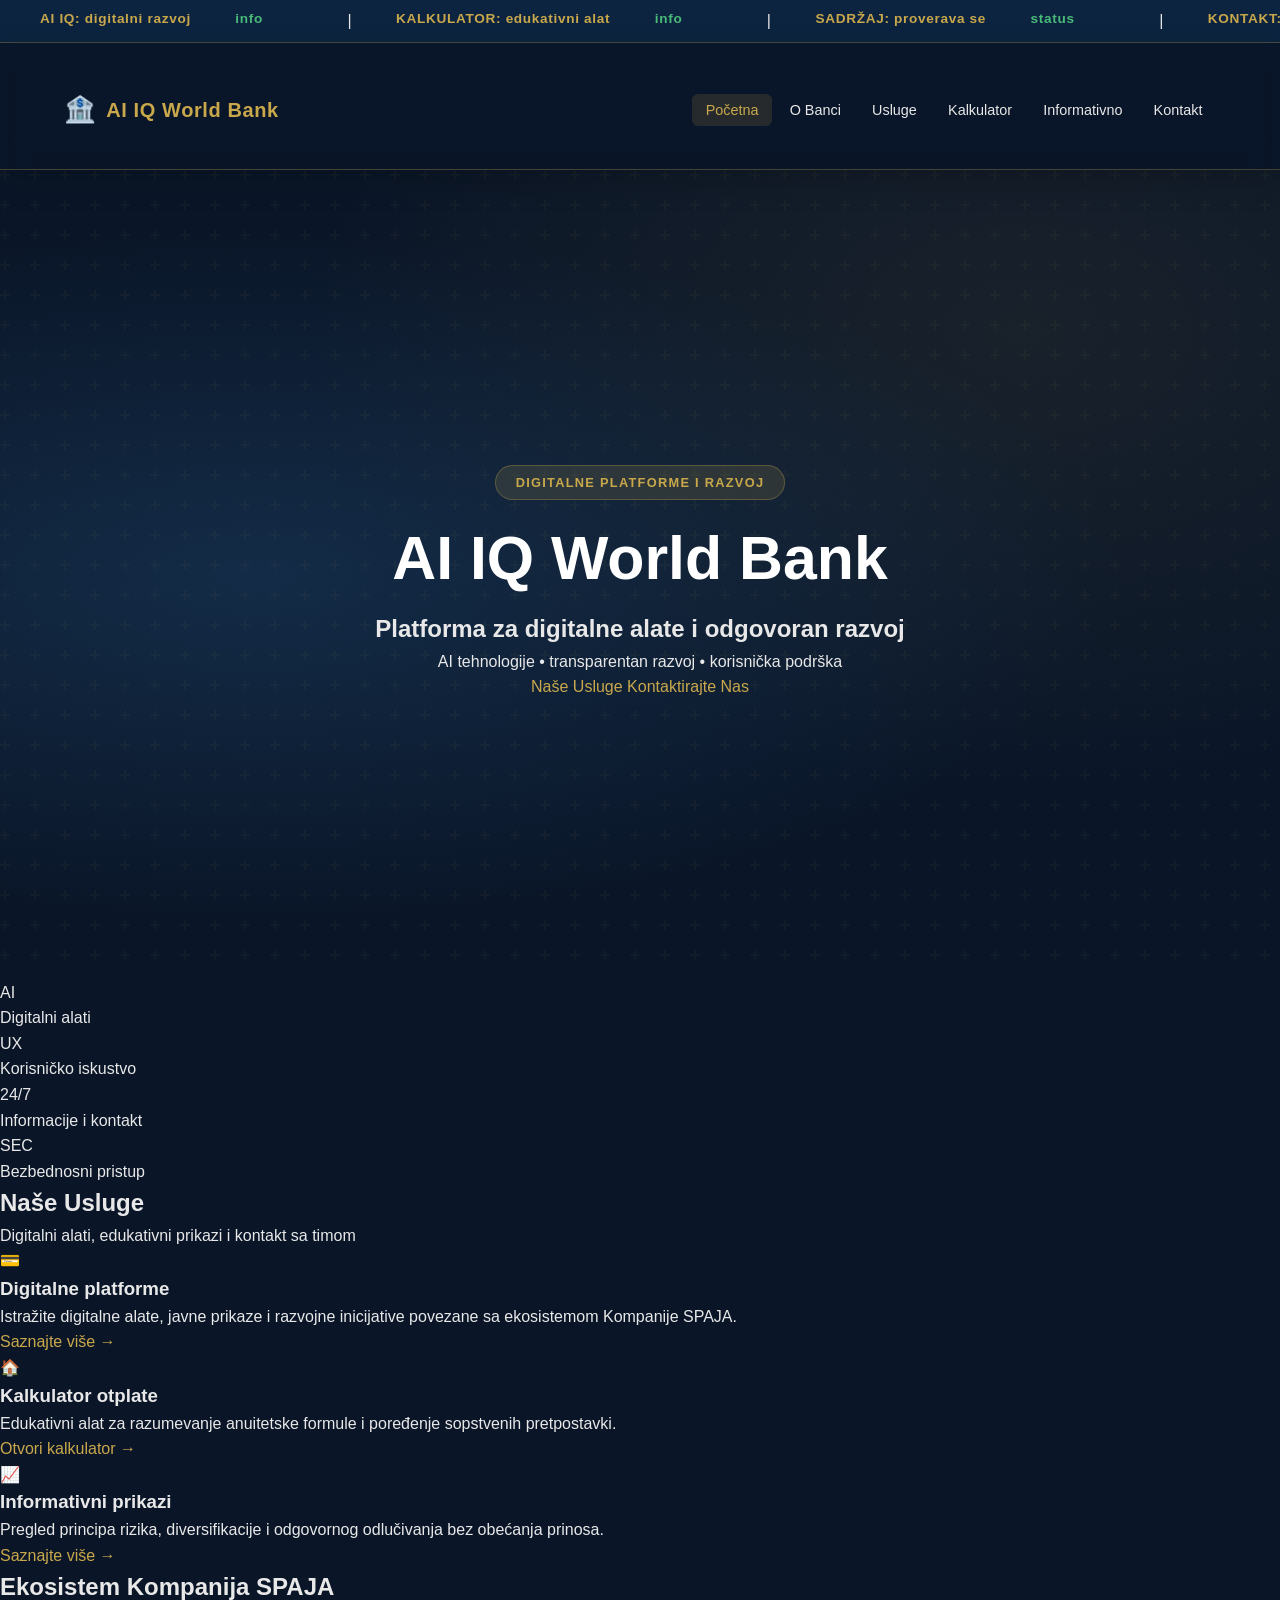
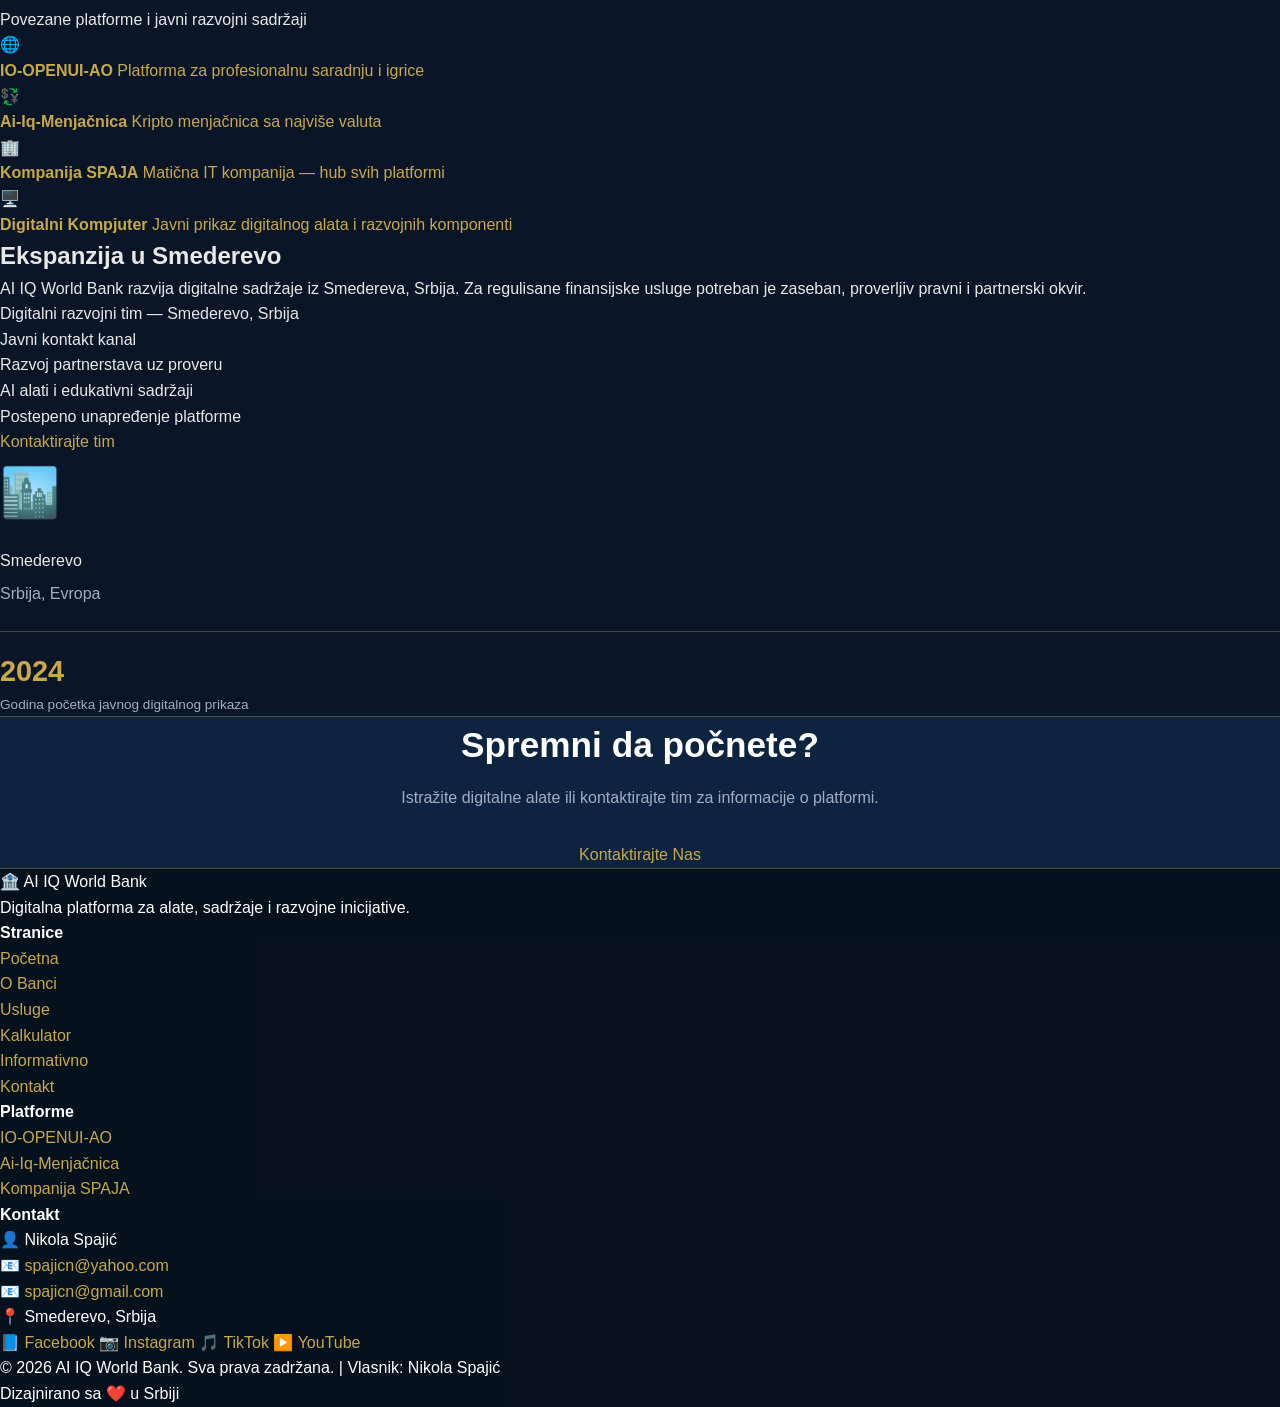
==== commit d81f0be3: "Link Digitalni Kompjuter platform" ====
--- a/index.html
+++ b/index.html
@@ -122,6 +122,13 @@
           <span>Matična IT kompanija — hub svih platformi</span>
         </div>
       </a>
+      <a href="https://ai-iq-super-platforma.vercel.app/spaja-digitalni-kompjuter" class="platform-card animate-hidden" target="_blank" rel="noopener">
+        <span class="platform-icon">🖥️</span>
+        <div class="platform-card-text">
+          <strong>Digitalni Kompjuter</strong>
+          <span>Javni prikaz digitalnog alata i razvojnih komponenti</span>
+        </div>
+      </a>
     </div>
   </div>
 </section>
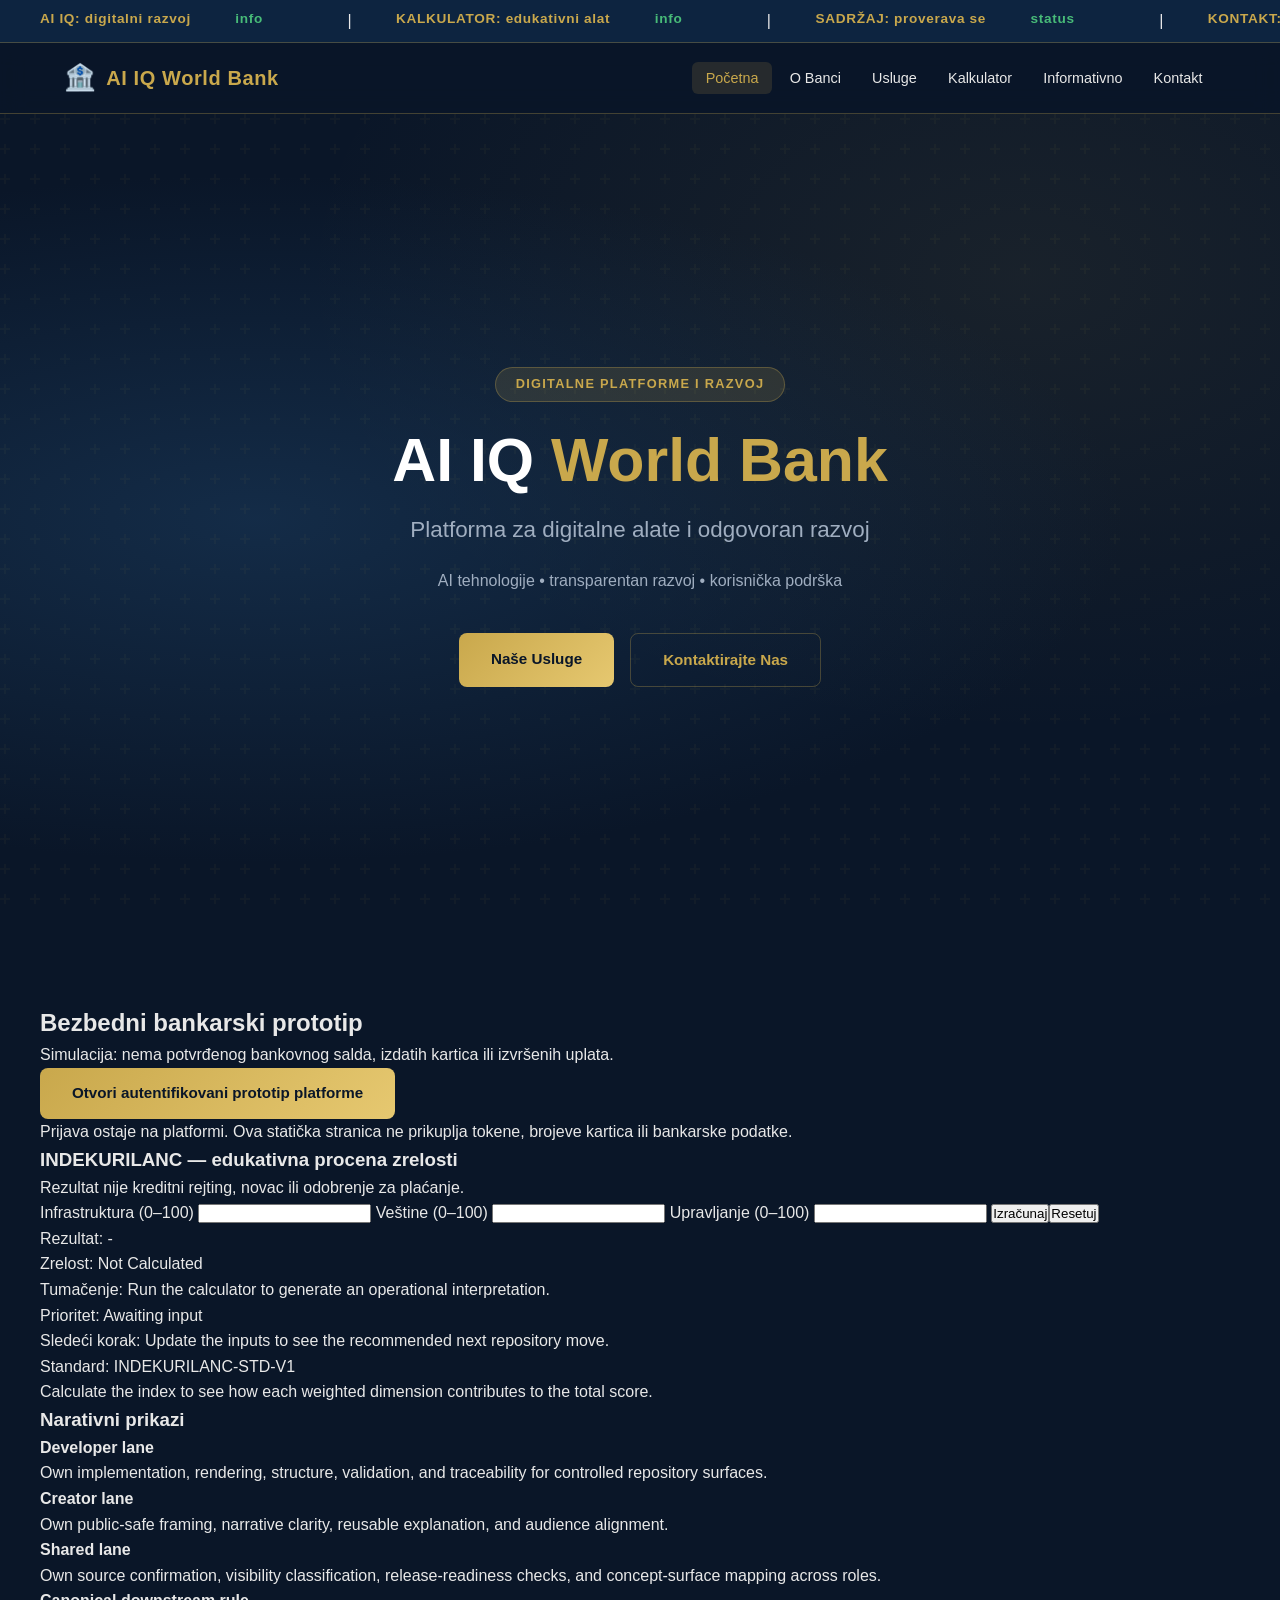
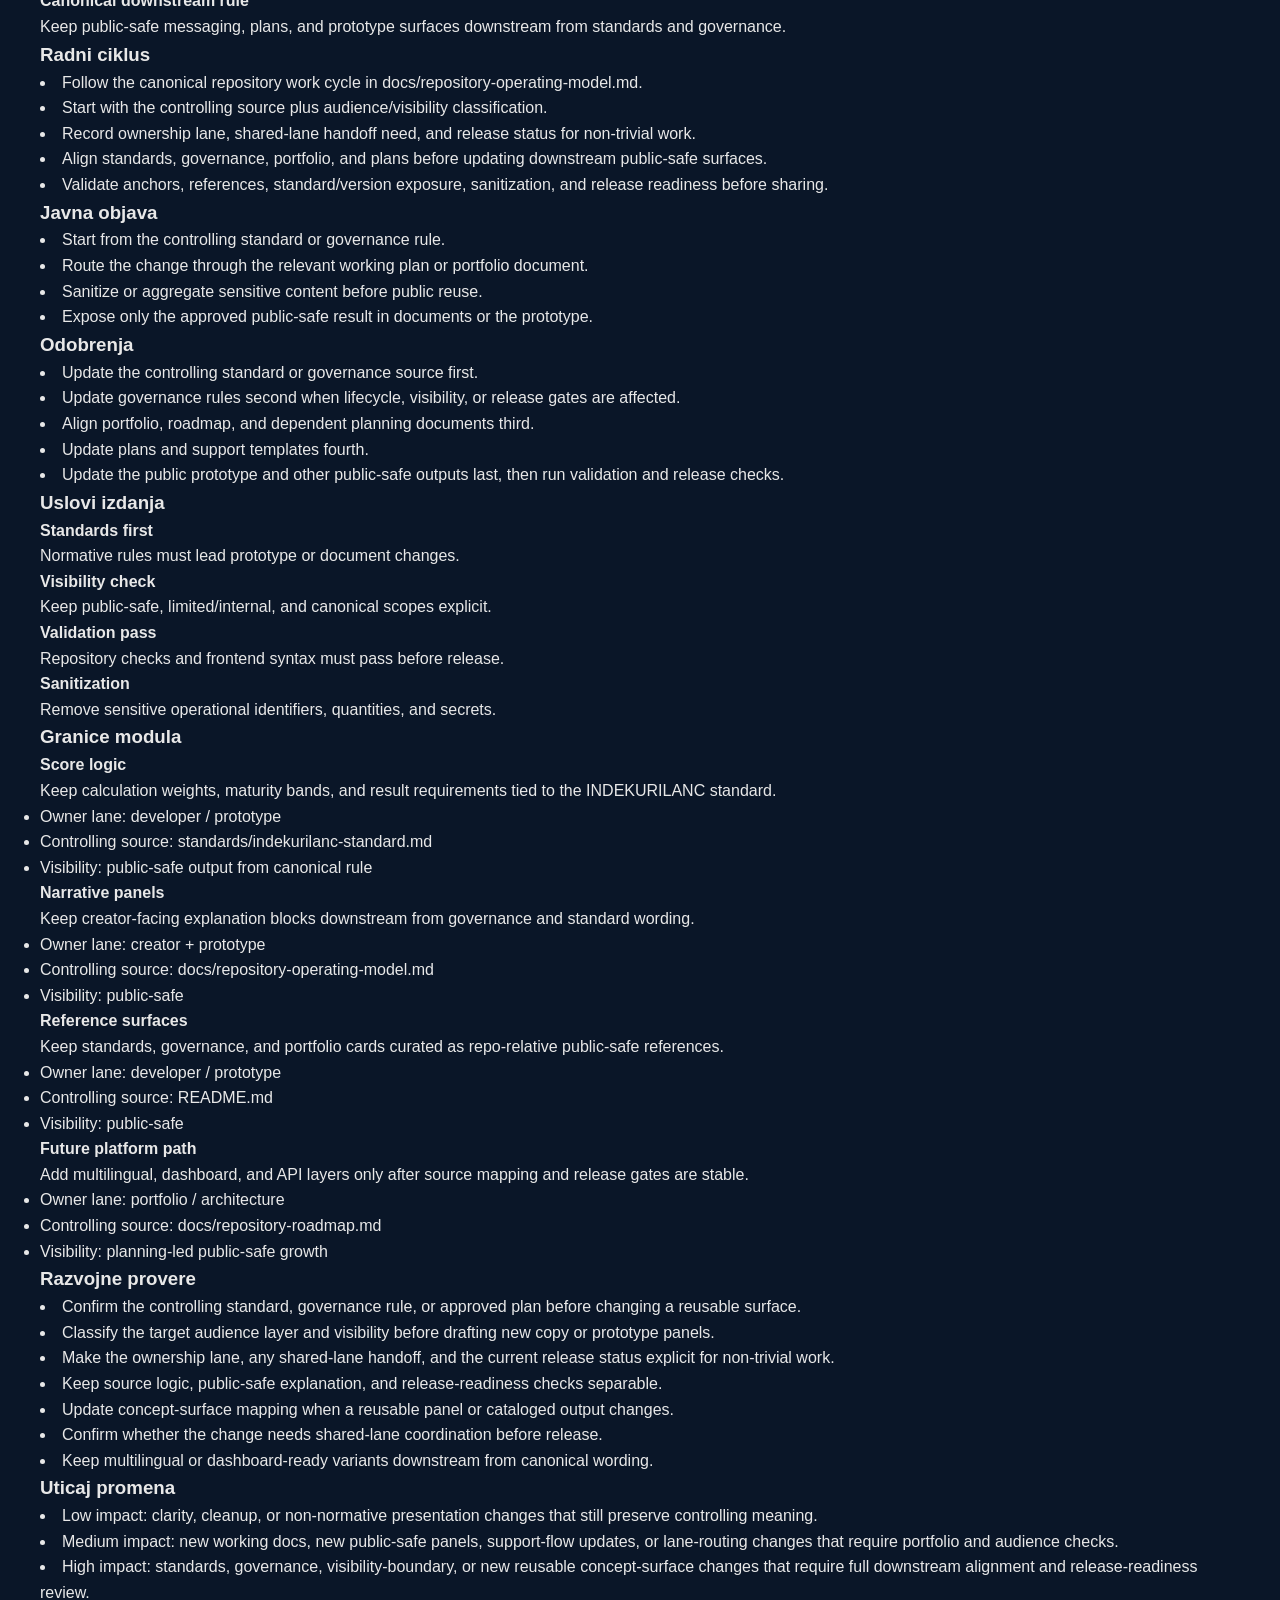
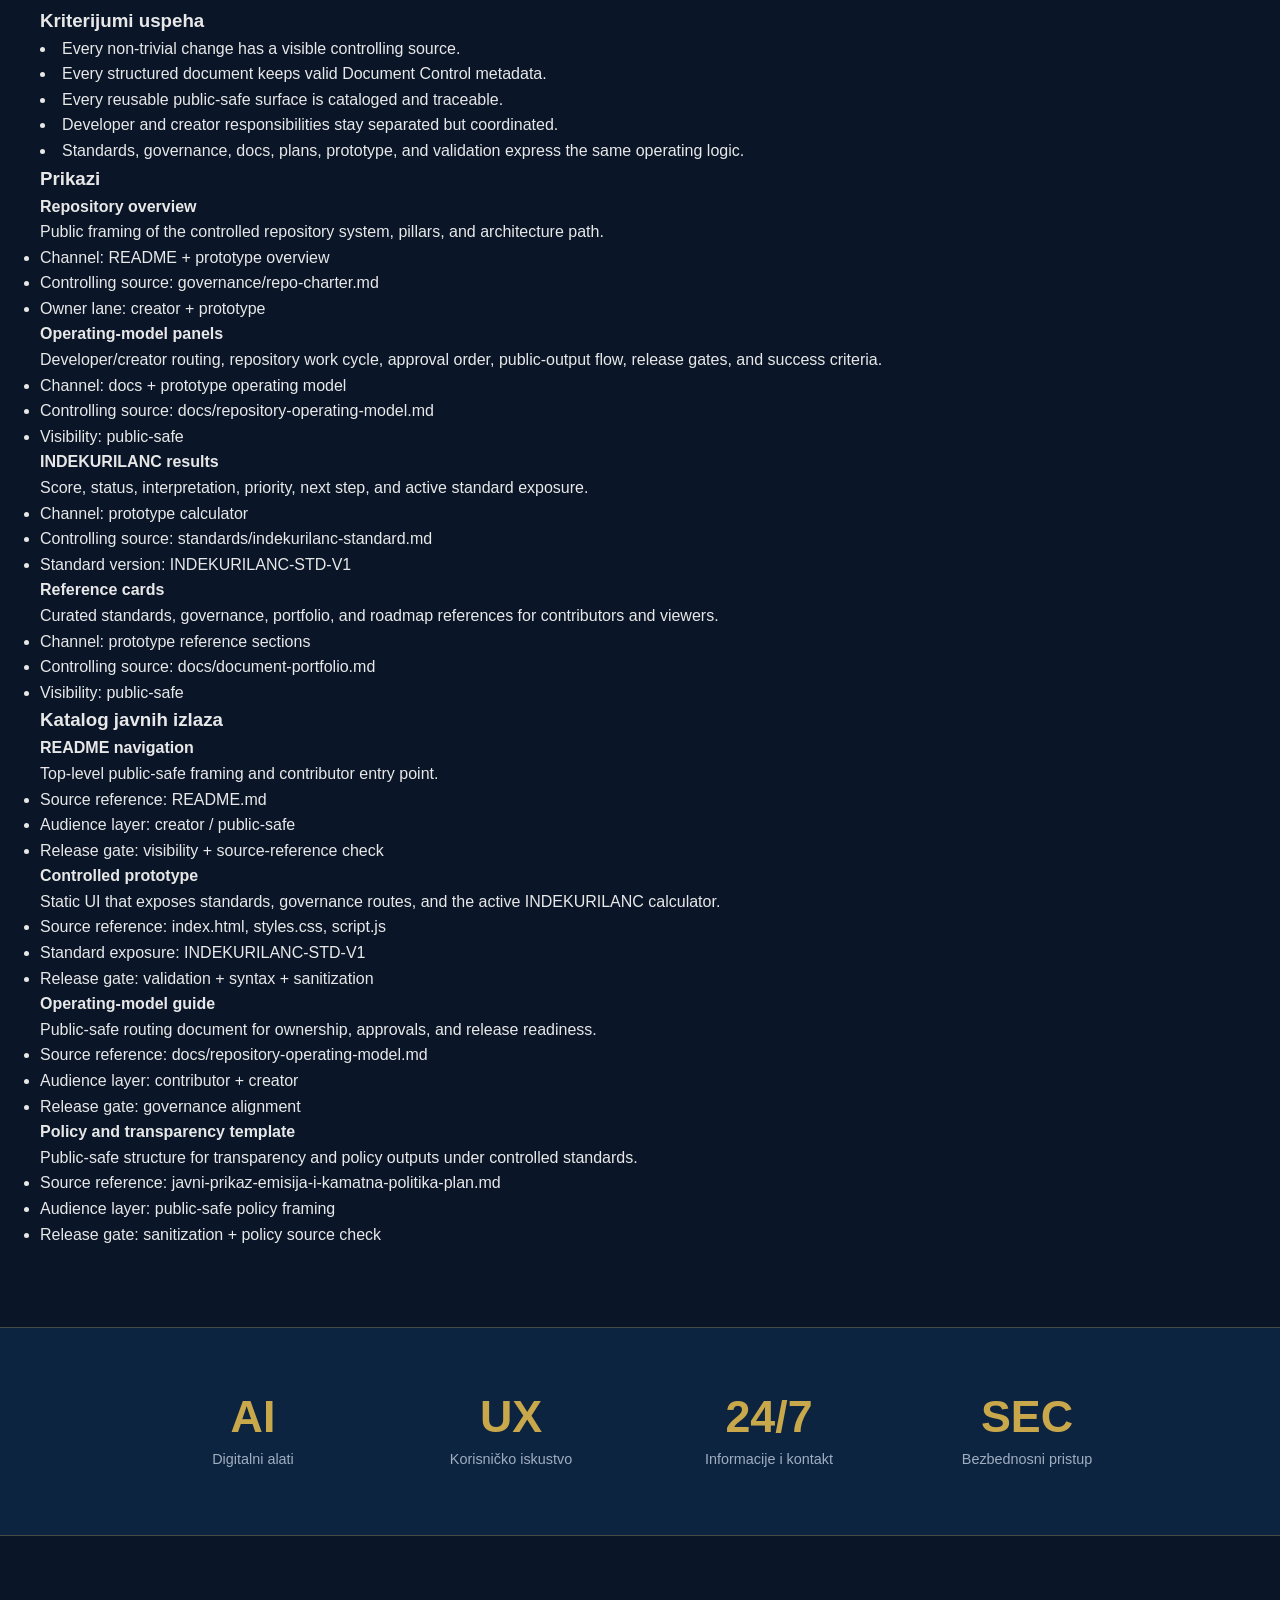
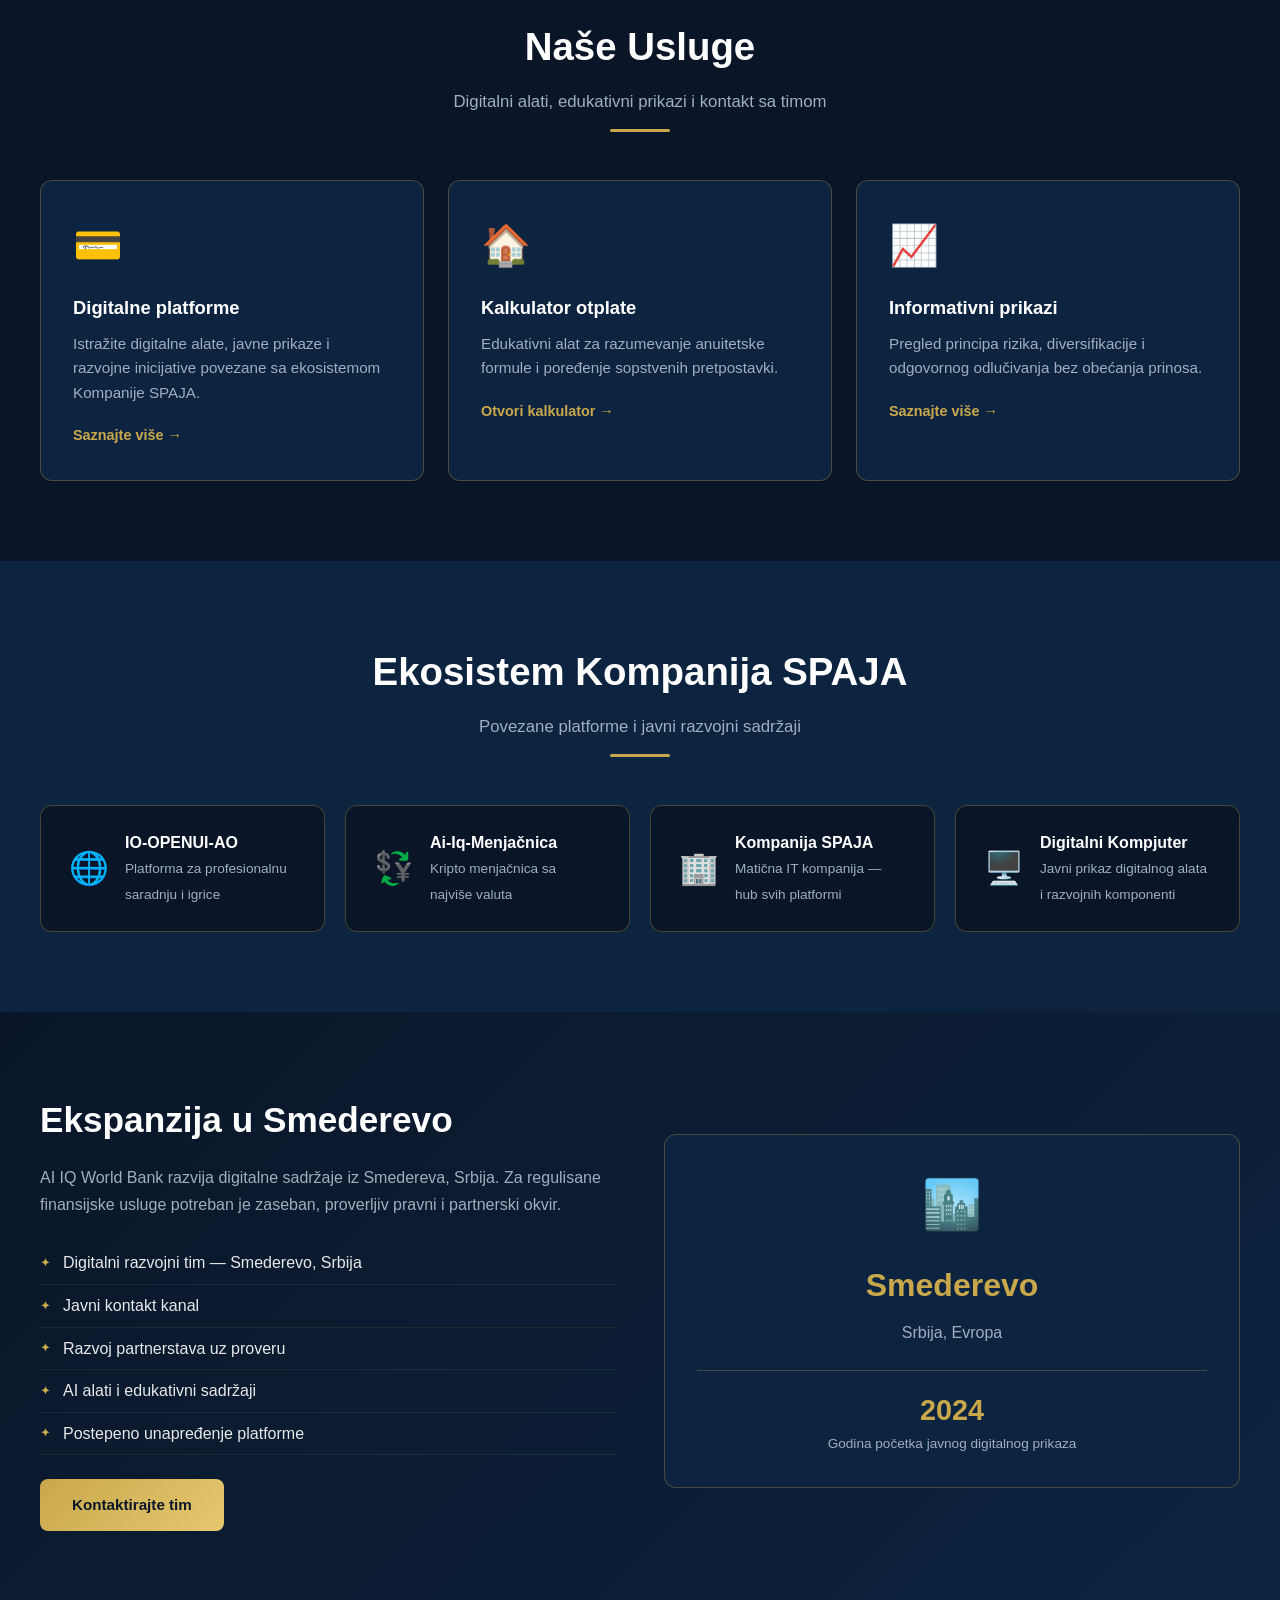
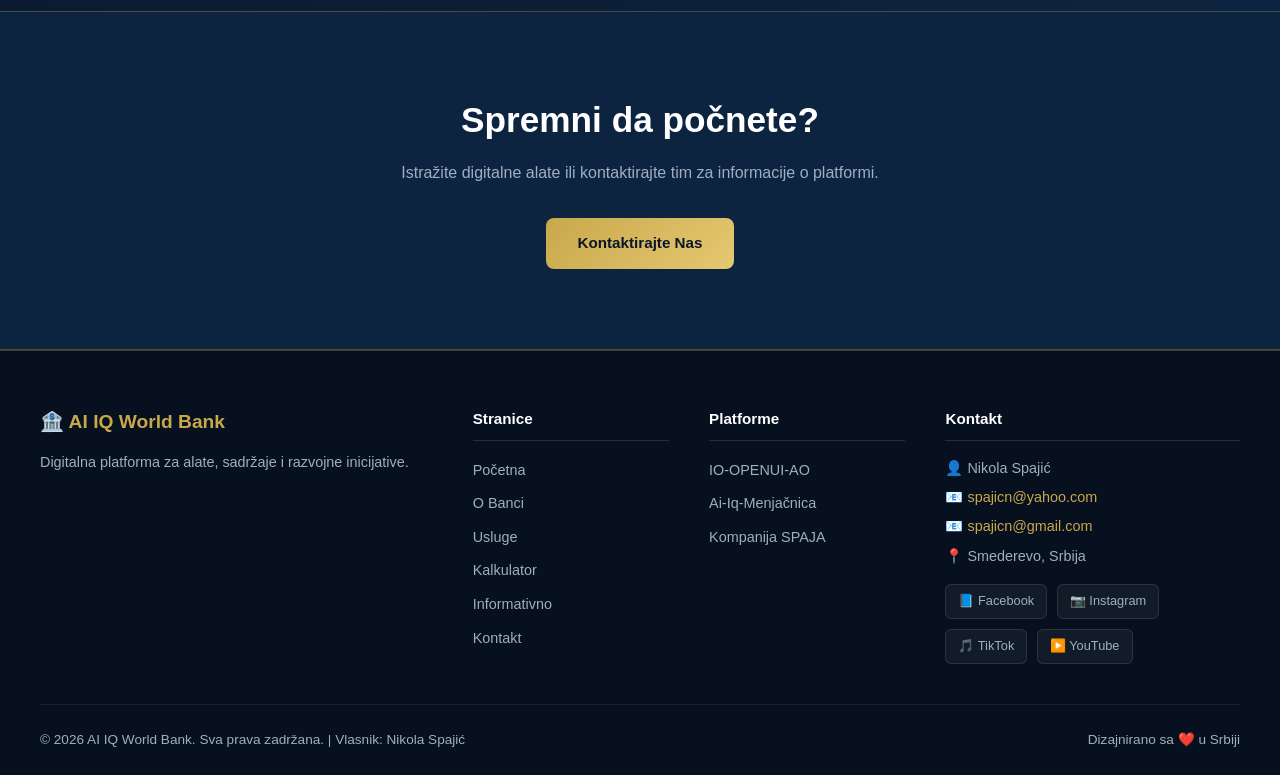
==== commit 735426f7: "Restore tested governance UI and link to safe authenticated bank prototype" ====
--- a/index.html
+++ b/index.html
@@ -51,6 +51,39 @@
   </div>
 </section>
 
+<section aria-labelledby="prototype-heading"><div class="section-inner">
+<h2 id="prototype-heading">Bezbedni bankarski prototip</h2>
+<p>Simulacija: nema potvrđenog bankovnog salda, izdatih kartica ili izvršenih uplata.</p>
+<p><a class="btn-primary" href="https://ai-iq-super-platforma.com/bank-prototype" rel="noopener">Otvori autentifikovani prototip platforme</a></p>
+<p>Prijava ostaje na platformi. Ova statička stranica ne prikuplja tokene, brojeve kartica ili bankarske podatke.</p>
+<h3>INDEKURILANC — edukativna procena zrelosti</h3>
+<p>Rezultat nije kreditni rejting, novac ili odobrenje za plaćanje.</p>
+<form id="indekurilanc-form">
+<label>Infrastruktura (0–100) <input name="infrastructure" type="number" min="0" max="100" step="any" required></label>
+<label>Veštine (0–100) <input name="skills" type="number" min="0" max="100" step="any" required></label>
+<label>Upravljanje (0–100) <input name="governance" type="number" min="0" max="100" step="any" required></label>
+<button type="submit">Izračunaj</button><button type="button" id="indekurilanc-reset">Resetuj</button>
+</form><p id="indekurilanc-feedback" role="status" aria-live="polite"></p>
+<p>Rezultat: <span id="indekurilanc-score"></span></p>
+<p>Zrelost: <span id="indekurilanc-status"></span></p>
+<p>Tumačenje: <span id="indekurilanc-summary"></span></p>
+<p>Prioritet: <span id="indekurilanc-priority"></span></p>
+<p>Sledeći korak: <span id="indekurilanc-next-step"></span></p>
+<p>Standard: <span id="indekurilanc-standard"></span></p>
+<div id="indekurilanc-contributions"></div>
+<h3>Narativni prikazi</h3><div id="narrative-lanes"></div>
+<h3>Radni ciklus</h3><div id="repository-work-cycle"></div>
+<h3>Javna objava</h3><div id="public-output-flow"></div>
+<h3>Odobrenja</h3><div id="approval-flow"></div>
+<h3>Uslovi izdanja</h3><div id="release-gates"></div>
+<h3>Granice modula</h3><div id="module-boundaries"></div>
+<h3>Razvojne provere</h3><div id="developer-creator-checkpoints"></div>
+<h3>Uticaj promena</h3><div id="change-impact-matrix"></div>
+<h3>Kriterijumi uspeha</h3><div id="success-criteria"></div>
+<h3>Prikazi</h3><div id="concept-surface-inventory"></div>
+<h3>Katalog javnih izlaza</h3><div id="public-output-catalog"></div>
+</div></section>
+
 <!-- ══ PLATFORM PRINCIPLES ════════════════════════════════ -->
 <div class="stats-section">
   <div class="stats-grid">
@@ -219,6 +252,7 @@
   </div>
 </footer>
 
+<script src="script.js"></script>
 <script src="js/ticker.js"></script>
 <script src="js/main.js"></script>
 </body>
--- a/styles.css
+++ b/styles.css
@@ -28,40 +28,6 @@
   color: var(--bank-text);
   line-height: 1.6;
   overflow-x: hidden;
-body {
-    margin: 0;
-    font-family: Arial, sans-serif;
-    line-height: 1.6;
-    background: linear-gradient(135deg, #0d1b2a, #1b3a5b 45%, #2a6f97);
-    color: #102033;
-}
-
-.container {
-    width: min(1120px, calc(100% - 32px));
-    margin: 0 auto;
-}
-
-.site-header,
-.site-footer {
-    color: #fff;
-    background: rgba(6, 16, 29, 0.82);
-}
-
-.site-header {
-    padding: 32px 0 24px;
-    box-shadow: 0 10px 30px rgba(0, 0, 0, 0.2);
-}
-
-.site-header h1,
-.page-section h2,
-.card h3 {
-    margin-top: 0;
-}
-
-.hero-copy {
-    max-width: 820px;
-    margin: 0 0 20px;
-    color: #dce9f7;
 }
 a { color: var(--bank-gold); text-decoration: none; transition: color var(--transition); }
 a:hover { color: var(--bank-gold-lt); }
@@ -199,115 +165,6 @@
   color: #fff;
   line-height: 1.15;
   margin-bottom: 1rem;
-.nav-list {
-    display: flex;
-    flex-wrap: wrap;
-    gap: 12px;
-    list-style: none;
-    padding: 0;
-    margin: 0;
-}
-
-.nav-list a {
-    display: inline-block;
-    padding: 8px 12px;
-    border-radius: 999px;
-    color: #fff;
-    text-decoration: none;
-    background: rgba(255, 255, 255, 0.12);
-}
-
-.nav-list a:hover,
-.nav-list a:focus-visible {
-    background: rgba(255, 255, 255, 0.22);
-}
-
-main {
-    padding: 28px 0 48px;
-}
-
-.page-section {
-    margin-bottom: 28px;
-    padding: 28px;
-    border-radius: 18px;
-    background: rgba(255, 255, 255, 0.94);
-    box-shadow: 0 16px 40px rgba(6, 16, 29, 0.12);
-}
-
-.card,
-.module-card,
-.portfolio-card,
-.reference-card,
-.info-card,
-.indekurilanc-card,
-.mini-card {
-    background: #fff;
-    border: 1px solid #d8e3ef;
-    border-radius: 16px;
-    padding: 20px;
-    box-shadow: 0 8px 18px rgba(16, 32, 51, 0.08);
-}
-
-.pillar-grid,
-.module-grid,
-.reference-grid,
-.portfolio-grid,
-.indekurilanc-grid,
-.architecture-grid,
-.mini-card-grid {
-    display: grid;
-    gap: 18px;
-}
-
-.pillar-grid,
-.module-grid,
-.reference-grid,
-.portfolio-grid,
-.architecture-grid {
-    grid-template-columns: repeat(auto-fit, minmax(220px, 1fr));
-}
-
-.indekurilanc-grid {
-    grid-template-columns: repeat(auto-fit, minmax(260px, 1fr));
-    align-items: start;
-}
-
-.mini-card-grid {
-    grid-template-columns: repeat(auto-fit, minmax(180px, 1fr));
-}
-
-.ordered-card-list {
-    margin: 0;
-    padding-left: 20px;
-}
-
-.ordered-card-list li {
-    padding-left: 2px;
-}
-
-.ordered-card-list li + li,
-.roadmap-list li + li {
-    margin-top: 8px;
-}
-
-.mini-card h4 {
-    margin: 0 0 8px;
-}
-
-.mini-card p,
-.card p,
-.card li {
-    margin-top: 0;
-}
-
-.mini-card-meta {
-    margin: 12px 0 0;
-    padding-left: 18px;
-    color: #36506b;
-}
-
-.mini-card-meta li + li {
-    margin-top: 6px;
 }
 .hero h1 span { color: var(--bank-gold); }
 .hero h2 {
@@ -465,36 +322,6 @@
   display: flex;
   align-items: center;
   gap: 0.75rem;
-#indekurilanc-form {
-    display: grid;
-    gap: 10px;
-}
-
-#indekurilanc-form label {
-    font-weight: 700;
-}
-
-#indekurilanc-form input {
-    border: 1px solid #b8c7d9;
-    border-radius: 8px;
-    padding: 10px 12px;
-    font: inherit;
-}
-
-.button-row {
-    display: flex;
-    flex-wrap: wrap;
-    gap: 10px;
-    margin-top: 6px;
-}
-
-#indekurilanc-form button {
-    border: none;
-    border-radius: 10px;
-    padding: 10px 14px;
-    font: inherit;
-    font-weight: 700;
-    cursor: pointer;
 }
 .expansion-list li::before { content: '✦'; color: var(--bank-gold); font-size: 0.8rem; }
 .smederevo-visual {
@@ -555,9 +382,6 @@
   align-items: center;
   padding: 0.85rem 0;
   border-bottom: 1px solid rgba(201,168,76,0.1);
-#indekurilanc-form button[type="submit"] {
-    background: #0b63ce;
-    color: #fff;
 }
 .result-row:last-child { border-bottom: none; }
 .result-label { color: var(--bank-muted); font-size: 0.9rem; }
@@ -583,9 +407,6 @@
   color: var(--bank-text);
   font-weight: 500;
   transition: background var(--transition), border-color var(--transition);
-#indekurilanc-form button[type="button"] {
-    background: #edf4ff;
-    color: #0b3f80;
 }
 .social-link:hover {
   background: rgba(201,168,76,0.15);
@@ -819,92 +640,4 @@
   .footer-grid { grid-template-columns: 1fr; }
   .hero-buttons { flex-direction: column; align-items: center; }
   .values-grid { grid-template-columns: 1fr; }
-.indekurilanc-feedback {
-    min-height: 24px;
-    margin: 12px 0 0;
-    font-weight: 700;
-}
-
-.indekurilanc-feedback.error {
-    color: #9f1239;
-}
-
-.indekurilanc-feedback.success {
-    color: #166534;
-}
-
-.indekurilanc-result div {
-    display: grid;
-    grid-template-columns: minmax(120px, 160px) 1fr;
-    gap: 10px;
-    padding: 10px 0;
-    border-bottom: 1px solid #ebf0f5;
-}
-
-.indekurilanc-result div:last-child {
-    border-bottom: none;
-}
-
-.indekurilanc-result dt {
-    font-weight: 700;
-}
-
-.indekurilanc-result dd {
-    margin: 0;
-}
-
-.metric-list {
-    display: grid;
-    gap: 12px;
-}
-
-.metric-item {
-    padding: 14px 16px;
-    border: 1px solid #d8e3ef;
-    border-radius: 14px;
-    background: linear-gradient(180deg, #f7fbff, #eef5fd);
-}
-
-.metric-item h4,
-.metric-item p {
-    margin: 0;
-}
-
-.metric-item p + p {
-    margin-top: 6px;
-}
-
-.metric-value {
-    font-size: 1.1rem;
-    font-weight: 700;
-    color: #0b3f80;
-}
-
-.roadmap-list,
-.contact-list {
-    margin: 0;
-    padding-left: 20px;
-}
-
-.supporting-copy,
-code {
-    word-break: break-word;
-}
-
-.site-footer {
-    padding: 20px 0;
-}
-
-.site-footer p {
-    margin: 4px 0;
-}
-
-@media (max-width: 720px) {
-    .page-section {
-        padding: 20px;
-    }
-
-    .indekurilanc-result div {
-        grid-template-columns: 1fr;
-    }
-}
+}
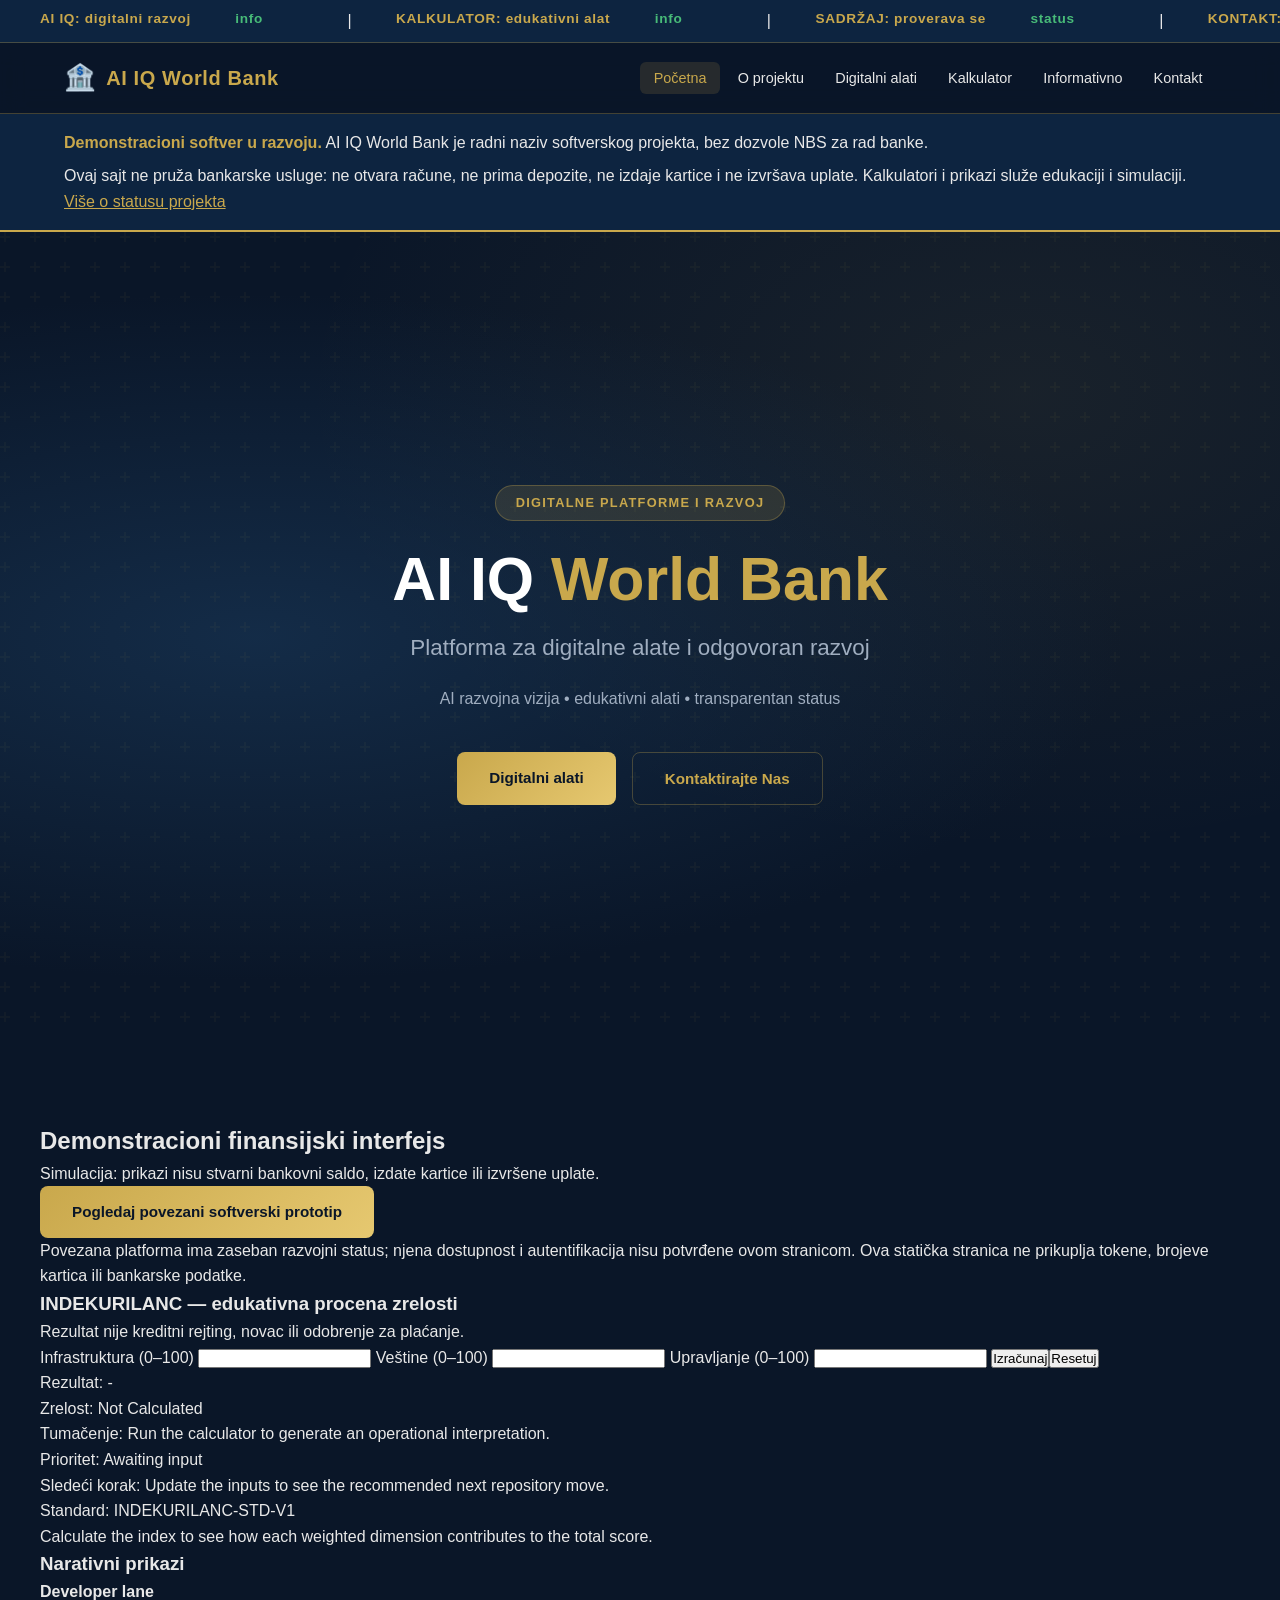
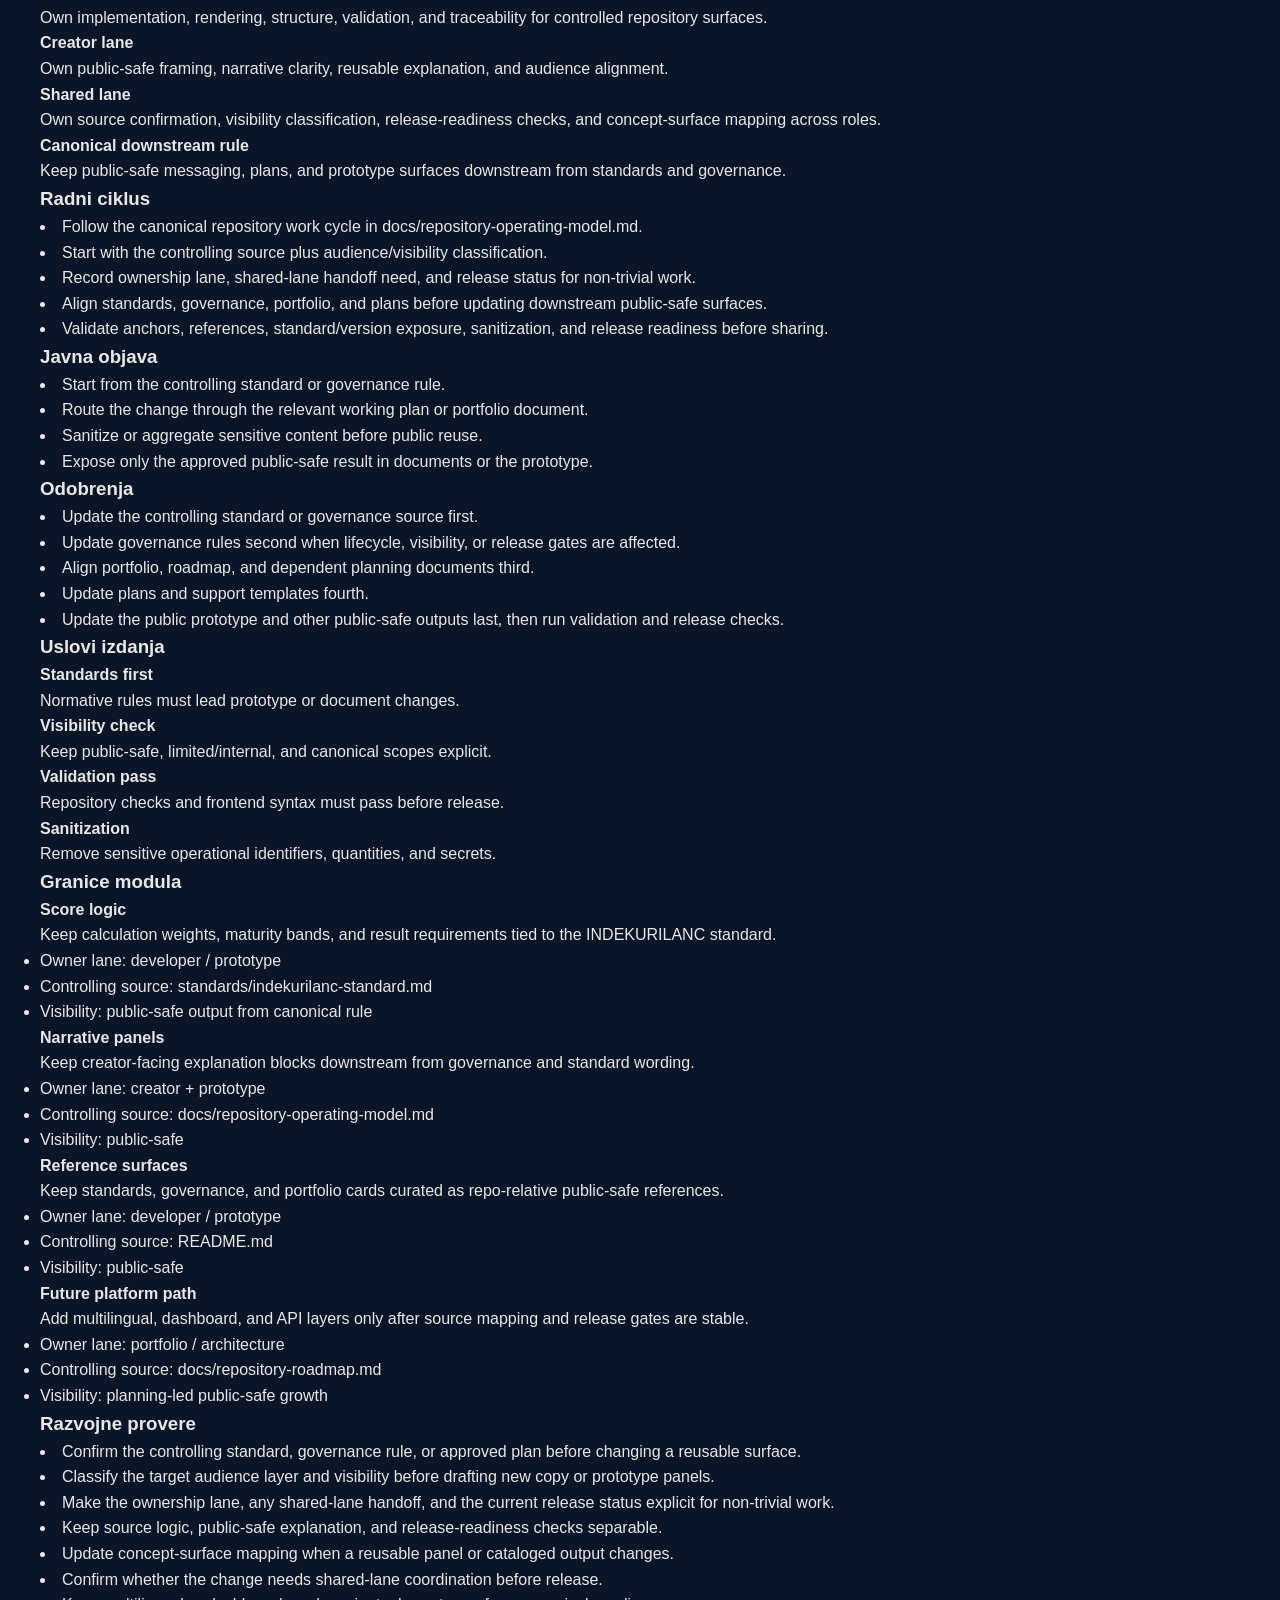
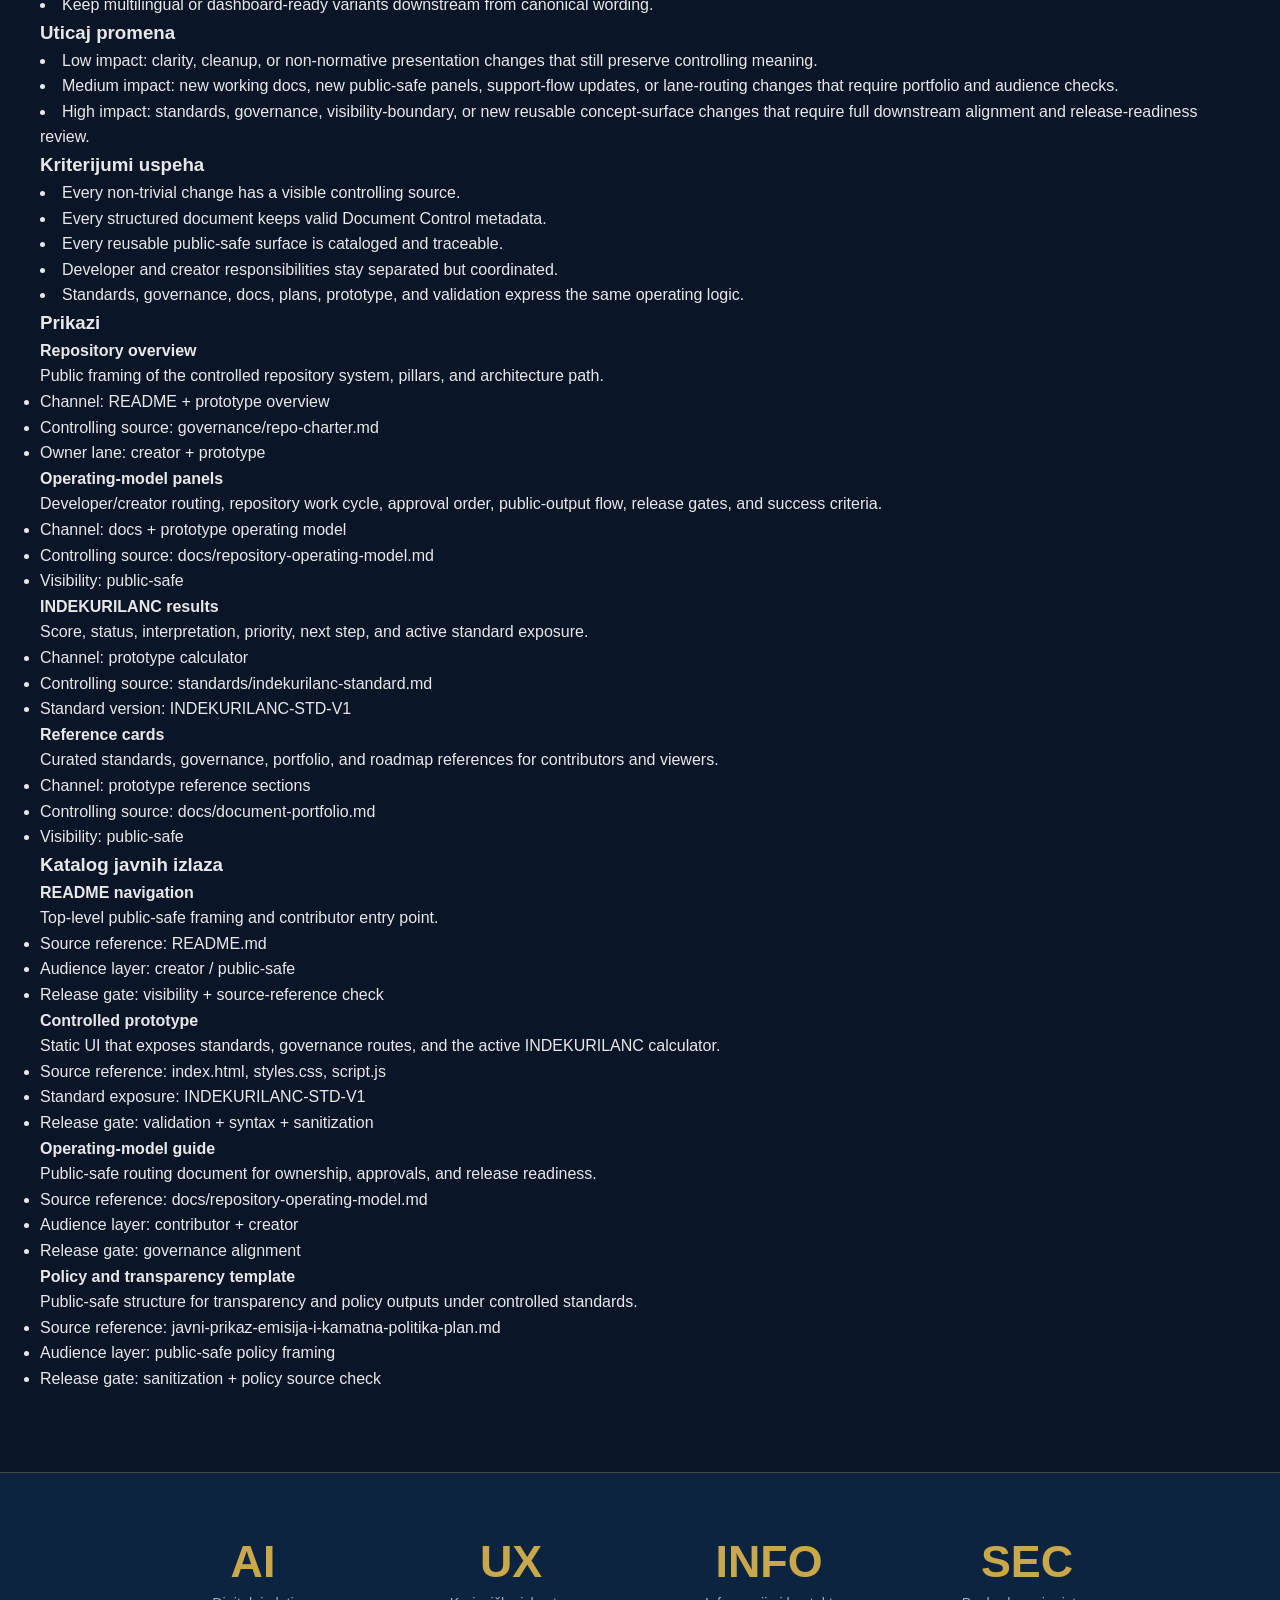
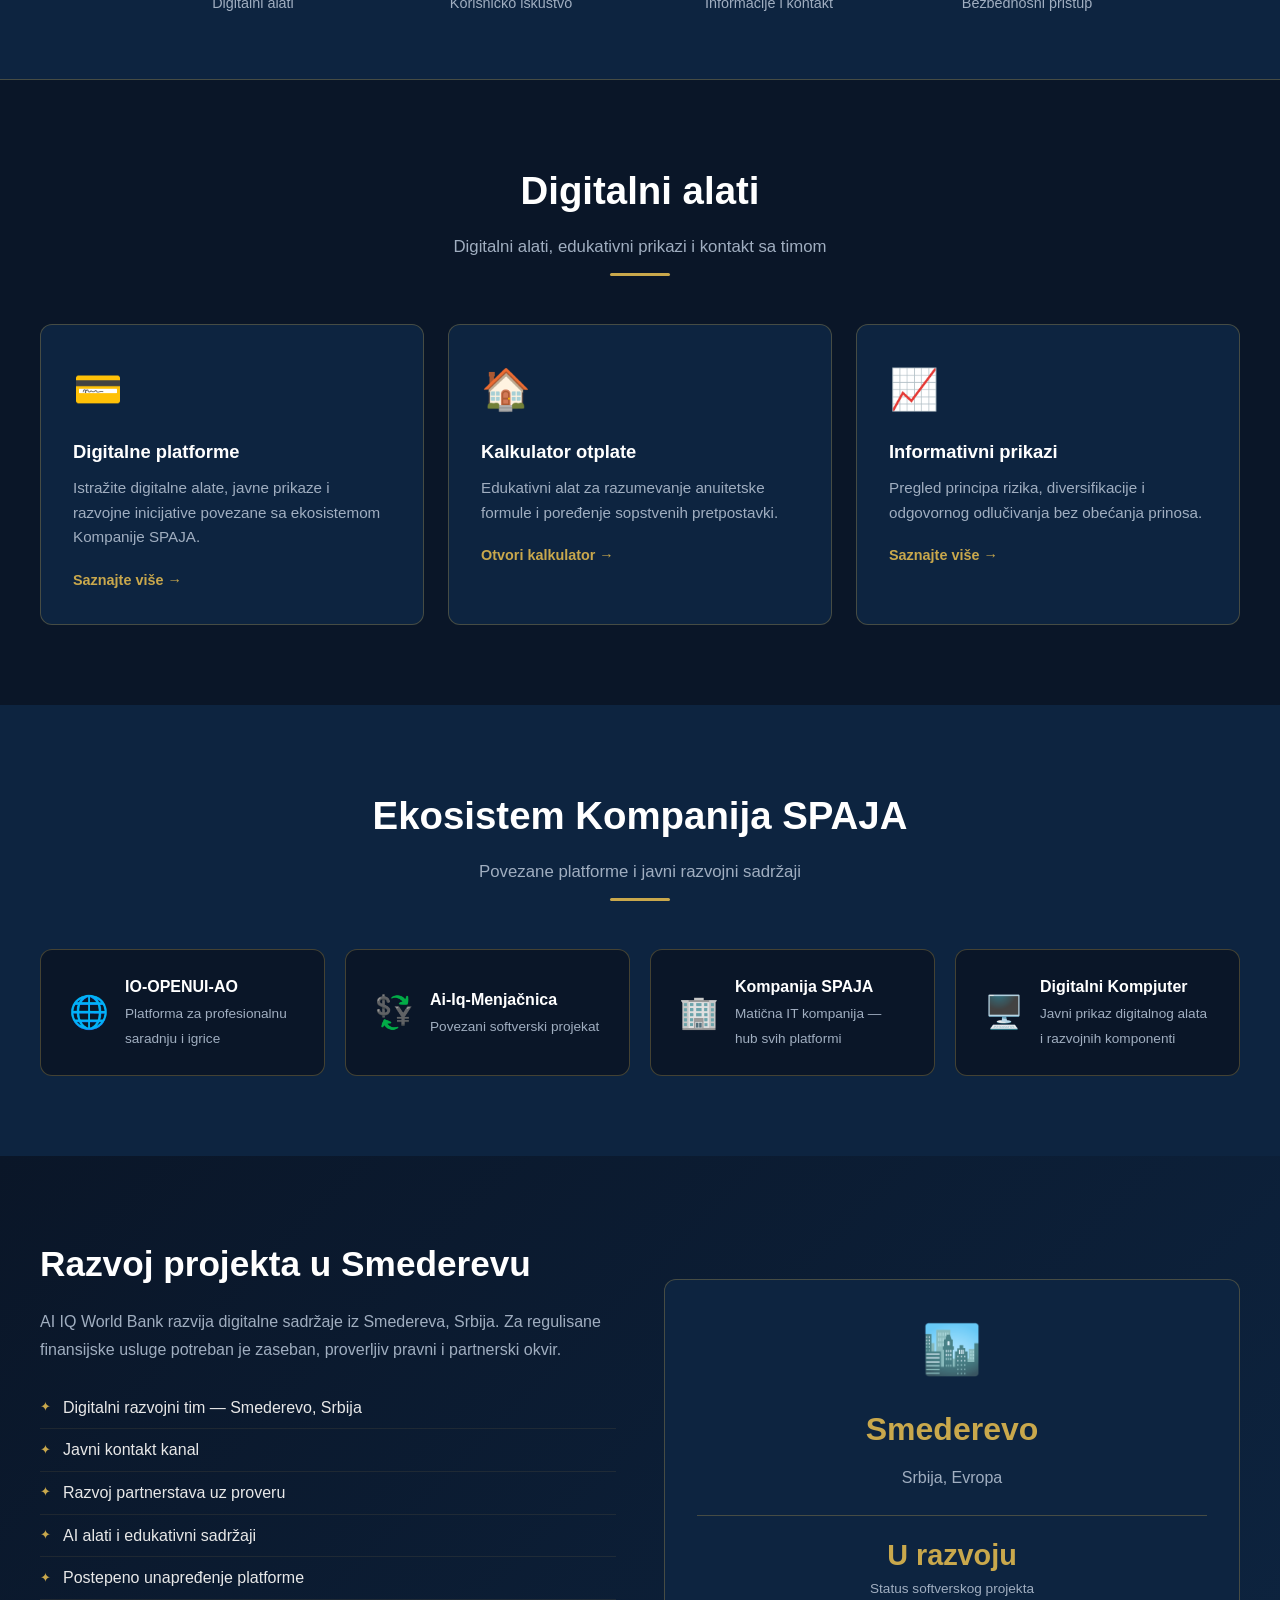
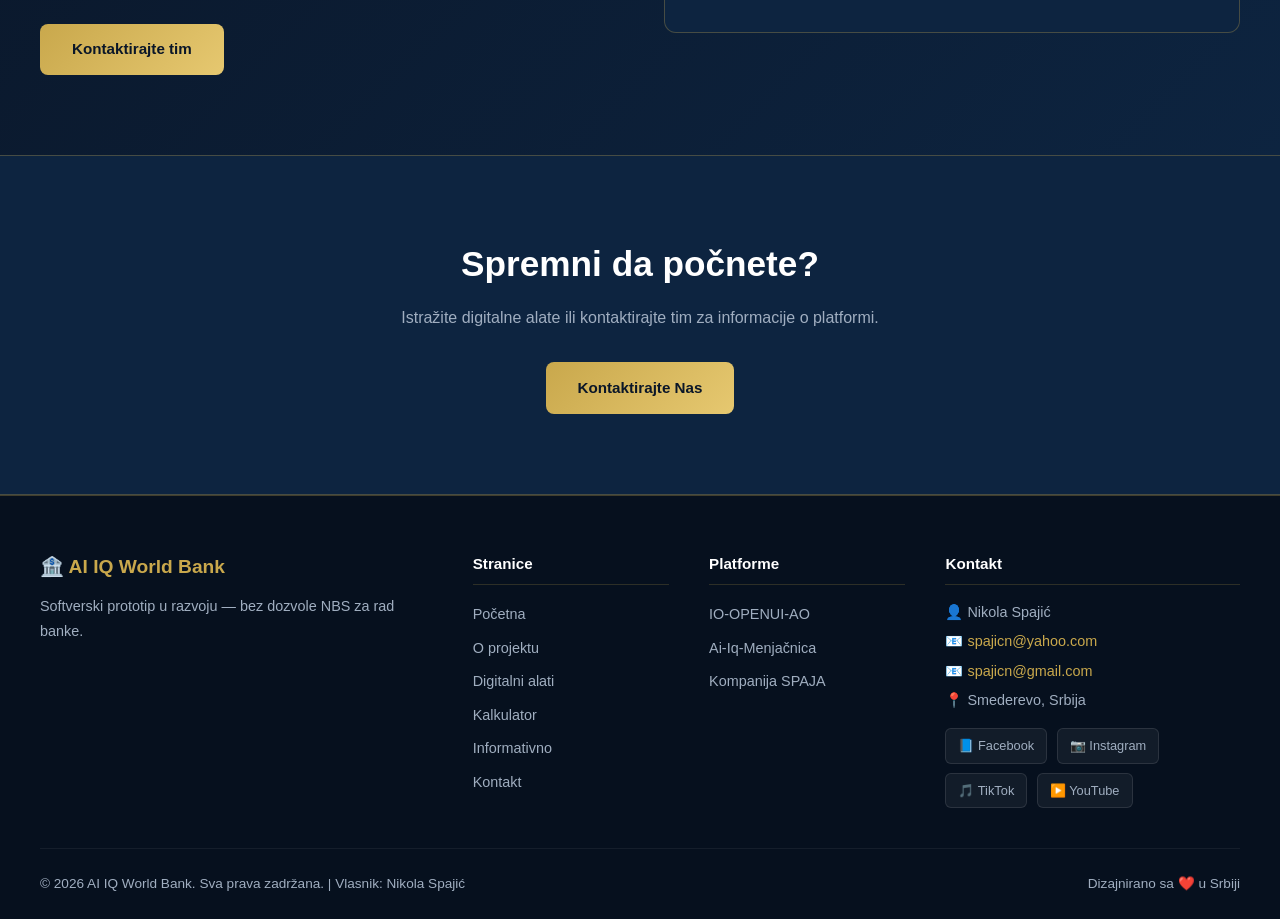
==== commit cf9a3c1e: "Clarify World Bank software demo and regulatory status Audit: review README, six public pages, metad" ====
--- a/index.html
+++ b/index.html
@@ -3,8 +3,9 @@
 <head>
   <meta charset="UTF-8" />
   <meta name="viewport" content="width=device-width, initial-scale=1.0" />
-  <meta name="description" content="AI IQ World Bank — javni prikaz digitalnih platformi, alata i razvojnih inicijativa." />
-  <title>AI IQ World Bank — Naslovna</title>
+  <meta name="description" content="AI IQ World Bank — demonstracioni softver u razvoju, bez dozvole NBS za rad banke. Edukativni alati i probni prikazi." />
+  <meta property="og:description" content="AI IQ World Bank — demonstracioni softver u razvoju, bez dozvole NBS za rad banke. Edukativni alati i probni prikazi." />
+  <title>AI IQ World Bank — Naslovna — softverski prototip</title>
   <link rel="stylesheet" href="styles.css" />
 </head>
 <body>
@@ -24,8 +25,8 @@
     <nav aria-label="Glavna navigacija">
       <ul class="nav-links" id="navLinks">
         <li><a href="index.html">Početna</a></li>
-        <li><a href="about.html">O Banci</a></li>
-        <li><a href="services.html">Usluge</a></li>
+        <li><a href="about.html">O projektu</a></li>
+        <li><a href="services.html">Digitalni alati</a></li>
         <li><a href="loans.html">Kalkulator</a></li>
         <li><a href="investments.html">Informativno</a></li>
         <li><a href="contact.html">Kontakt</a></li>
@@ -37,25 +38,33 @@
   </div>
 </header>
 
+<aside class="project-status" id="project-status" aria-label="Status softverskog projekta">
+  <div class="section-inner">
+    <p><strong>Demonstracioni softver u razvoju.</strong> AI IQ World Bank je radni naziv softverskog projekta, bez dozvole NBS za rad banke.</p>
+    <p>Ovaj sajt ne pruža bankarske usluge: ne otvara račune, ne prima depozite, ne izdaje kartice i ne izvršava uplate. Kalkulatori i prikazi služe edukaciji i simulaciji. <a href="about.html#regulatorni-status">Više o statusu projekta</a></p>
+  </div>
+</aside>
+
+
 <!-- ══ HERO ════════════════════════════════════════════════════ -->
 <section class="hero">
   <div class="hero-content">
     <div class="hero-badge">Digitalne platforme i razvoj</div>
     <h1>AI IQ <span>World Bank</span></h1>
     <h2>Platforma za digitalne alate i odgovoran razvoj</h2>
-    <p>AI tehnologije &bull; transparentan razvoj &bull; korisnička podrška</p>
+    <p>AI razvojna vizija &bull; edukativni alati &bull; transparentan status</p>
     <div class="hero-buttons">
-      <a href="services.html" class="btn-primary">Naše Usluge</a>
+      <a href="services.html" class="btn-primary">Digitalni alati</a>
       <a href="contact.html" class="btn-secondary">Kontaktirajte Nas</a>
     </div>
   </div>
 </section>
 
 <section aria-labelledby="prototype-heading"><div class="section-inner">
-<h2 id="prototype-heading">Bezbedni bankarski prototip</h2>
-<p>Simulacija: nema potvrđenog bankovnog salda, izdatih kartica ili izvršenih uplata.</p>
-<p><a class="btn-primary" href="https://ai-iq-super-platforma.com/bank-prototype" rel="noopener">Otvori autentifikovani prototip platforme</a></p>
-<p>Prijava ostaje na platformi. Ova statička stranica ne prikuplja tokene, brojeve kartica ili bankarske podatke.</p>
+<h2 id="prototype-heading">Demonstracioni finansijski interfejs</h2>
+<p>Simulacija: prikazi nisu stvarni bankovni saldo, izdate kartice ili izvršene uplate.</p>
+<p><a class="btn-primary" href="https://ai-iq-super-platforma.com/bank-prototype" rel="noopener">Pogledaj povezani softverski prototip</a></p>
+<p>Povezana platforma ima zaseban razvojni status; njena dostupnost i autentifikacija nisu potvrđene ovom stranicom. Ova statička stranica ne prikuplja tokene, brojeve kartica ili bankarske podatke.</p>
 <h3>INDEKURILANC — edukativna procena zrelosti</h3>
 <p>Rezultat nije kreditni rejting, novac ili odobrenje za plaćanje.</p>
 <form id="indekurilanc-form">
@@ -89,7 +98,7 @@
   <div class="stats-grid">
     <div class="stat-item animate-hidden"><span class="stat-number">AI</span><div class="stat-label">Digitalni alati</div></div>
     <div class="stat-item animate-hidden"><span class="stat-number">UX</span><div class="stat-label">Korisničko iskustvo</div></div>
-    <div class="stat-item animate-hidden"><span class="stat-number">24/7</span><div class="stat-label">Informacije i kontakt</div></div>
+    <div class="stat-item animate-hidden"><span class="stat-number">INFO</span><div class="stat-label">Informacije i kontakt</div></div>
     <div class="stat-item animate-hidden"><span class="stat-number">SEC</span><div class="stat-label">Bezbednosni pristup</div></div>
   </div>
 </div>
@@ -98,7 +107,7 @@
 <section>
   <div class="section-inner">
     <div class="section-title animate-hidden">
-      <h2>Naše Usluge</h2>
+      <h2>Digitalni alati</h2>
       <p>Digitalni alati, edukativni prikazi i kontakt sa timom</p>
       <div class="gold-line"></div>
     </div>
@@ -145,7 +154,7 @@
         <span class="platform-icon">💱</span>
         <div class="platform-card-text">
           <strong>Ai-Iq-Menjačnica</strong>
-          <span>Kripto menjačnica sa najviše valuta</span>
+          <span>Povezani softverski projekat</span>
         </div>
       </a>
       <a href="https://github.com/spaja86/Kompanija-SPAJA" class="platform-card animate-hidden" target="_blank" rel="noopener">
@@ -171,7 +180,7 @@
   <div class="section-inner">
     <div class="smederevo-content">
       <div class="animate-hidden">
-        <h2>Ekspanzija u Smederevo</h2>
+        <h2>Razvoj projekta u Smederevu</h2>
         <p>AI IQ World Bank razvija digitalne sadržaje iz Smedereva, Srbija. Za regulisane finansijske usluge potreban je zaseban, proverljiv pravni i partnerski okvir.</p>
         <ul class="expansion-list">
           <li>Digitalni razvojni tim — Smederevo, Srbija</li>
@@ -187,8 +196,8 @@
         <div class="city-name">Smederevo</div>
         <p style="color:var(--bank-muted); margin-top:0.5rem;">Srbija, Evropa</p>
         <div style="margin-top:1.5rem; padding-top:1rem; border-top:1px solid var(--glass-border);">
-          <div style="color:var(--bank-gold); font-size:1.8rem; font-weight:800;">2024</div>
-          <div style="color:var(--bank-muted); font-size:0.85rem;">Godina početka javnog digitalnog prikaza</div>
+          <div style="color:var(--bank-gold); font-size:1.8rem; font-weight:800;">U razvoju</div>
+          <div style="color:var(--bank-muted); font-size:0.85rem;">Status softverskog projekta</div>
         </div>
       </div>
     </div>
@@ -211,14 +220,14 @@
   <div class="footer-grid">
     <div class="footer-brand">
       <div class="logo-text">🏦 AI IQ World Bank</div>
-      <p>Digitalna platforma za alate, sadržaje i razvojne inicijative.</p>
+      <p>Softverski prototip u razvoju — bez dozvole NBS za rad banke.</p>
     </div>
     <div class="footer-col">
       <h4>Stranice</h4>
       <ul>
         <li><a href="index.html">Početna</a></li>
-        <li><a href="about.html">O Banci</a></li>
-        <li><a href="services.html">Usluge</a></li>
+        <li><a href="about.html">O projektu</a></li>
+        <li><a href="services.html">Digitalni alati</a></li>
         <li><a href="loans.html">Kalkulator</a></li>
         <li><a href="investments.html">Informativno</a></li>
         <li><a href="contact.html">Kontakt</a></li>
--- a/styles.css
+++ b/styles.css
@@ -73,6 +73,21 @@
   transition: box-shadow var(--transition);
 }
 .site-header.scrolled { box-shadow: 0 4px 24px rgba(0,0,0,0.5); }
+
+/* Project status is static, readable without JavaScript, and never animated away. */
+.project-status {
+  padding: 1rem 5%;
+  background: var(--bank-mid);
+  border-bottom: 2px solid var(--bank-gold);
+  color: var(--bank-text);
+  line-height: 1.6;
+}
+.project-status p { margin: 0; }
+.project-status p + p { margin-top: 0.5rem; }
+.project-status strong { color: var(--bank-gold); }
+.project-status a { text-decoration: underline; }
+#regulatorni-status { scroll-margin-top: 6rem; }
+#regulatorni-status p { margin-top: 1rem; line-height: 1.7; }
 .nav-inner {
   max-width: 1200px;
   margin: 0 auto;
